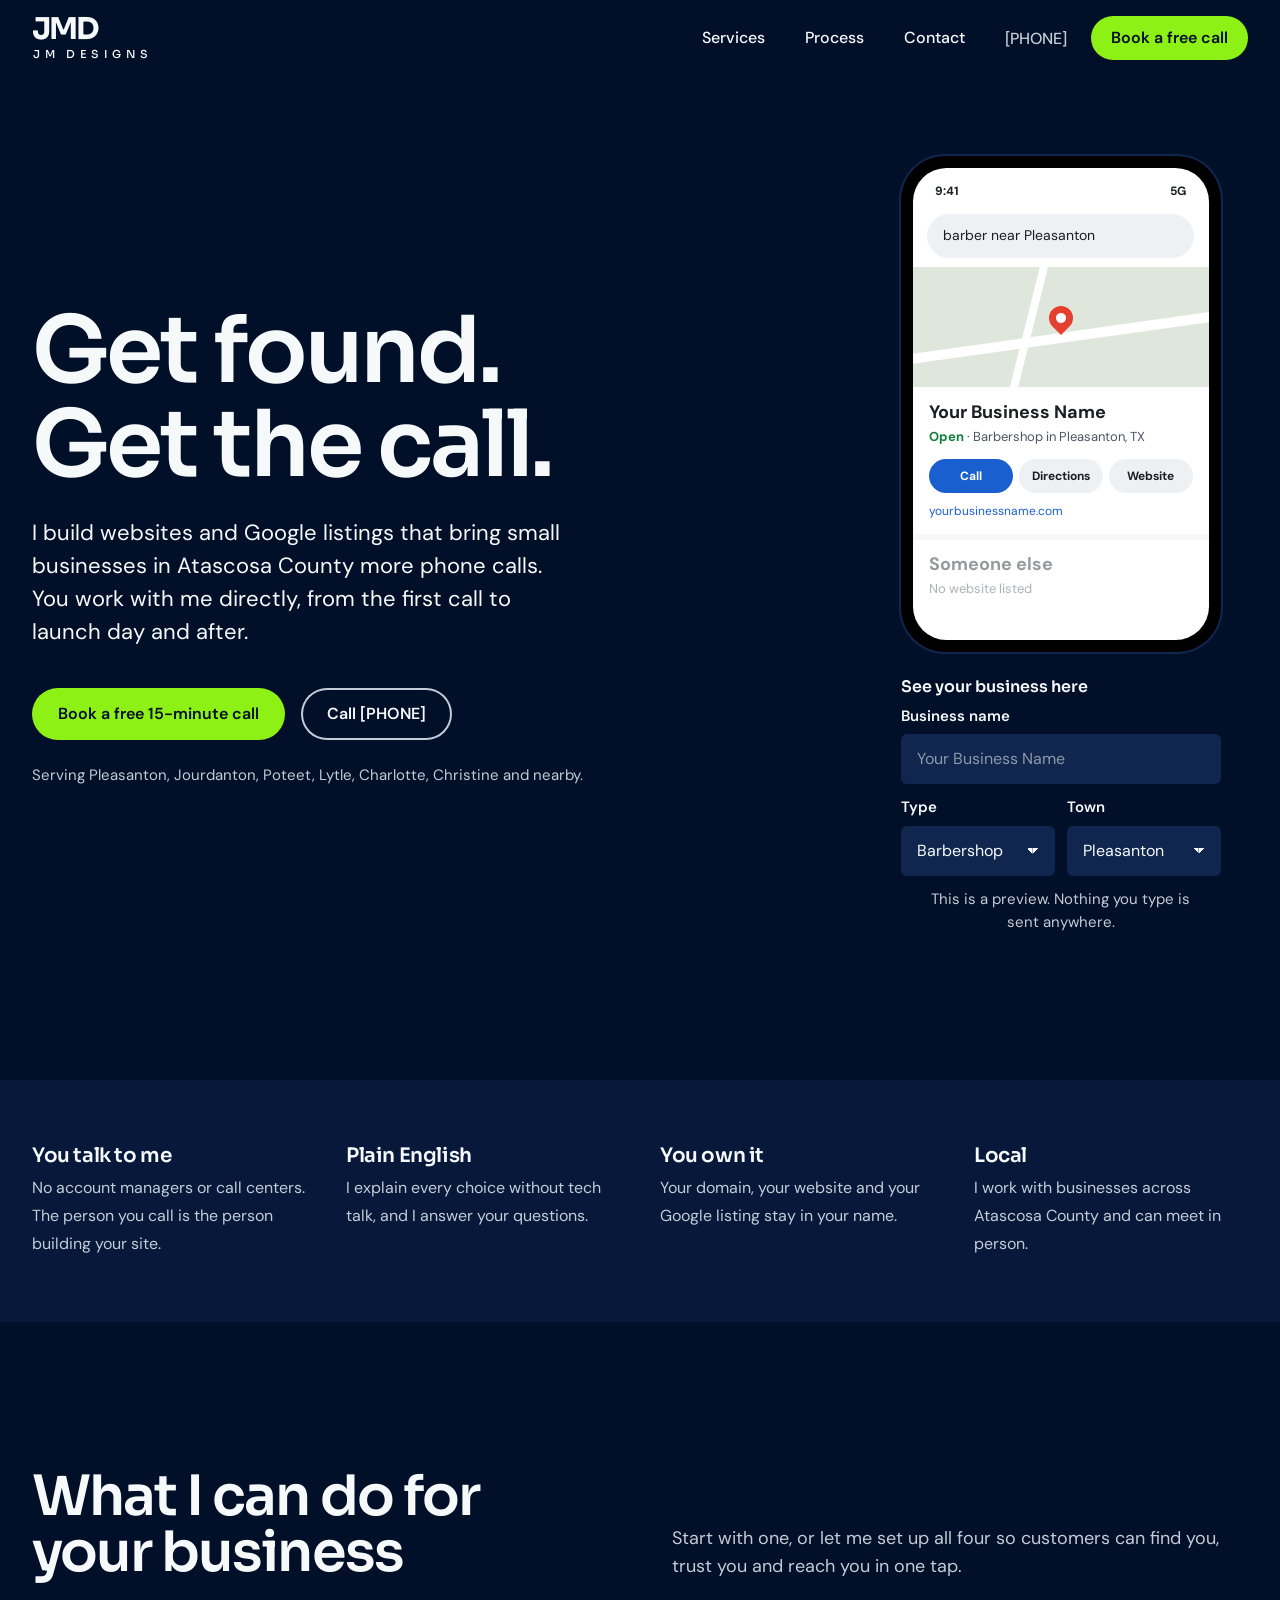
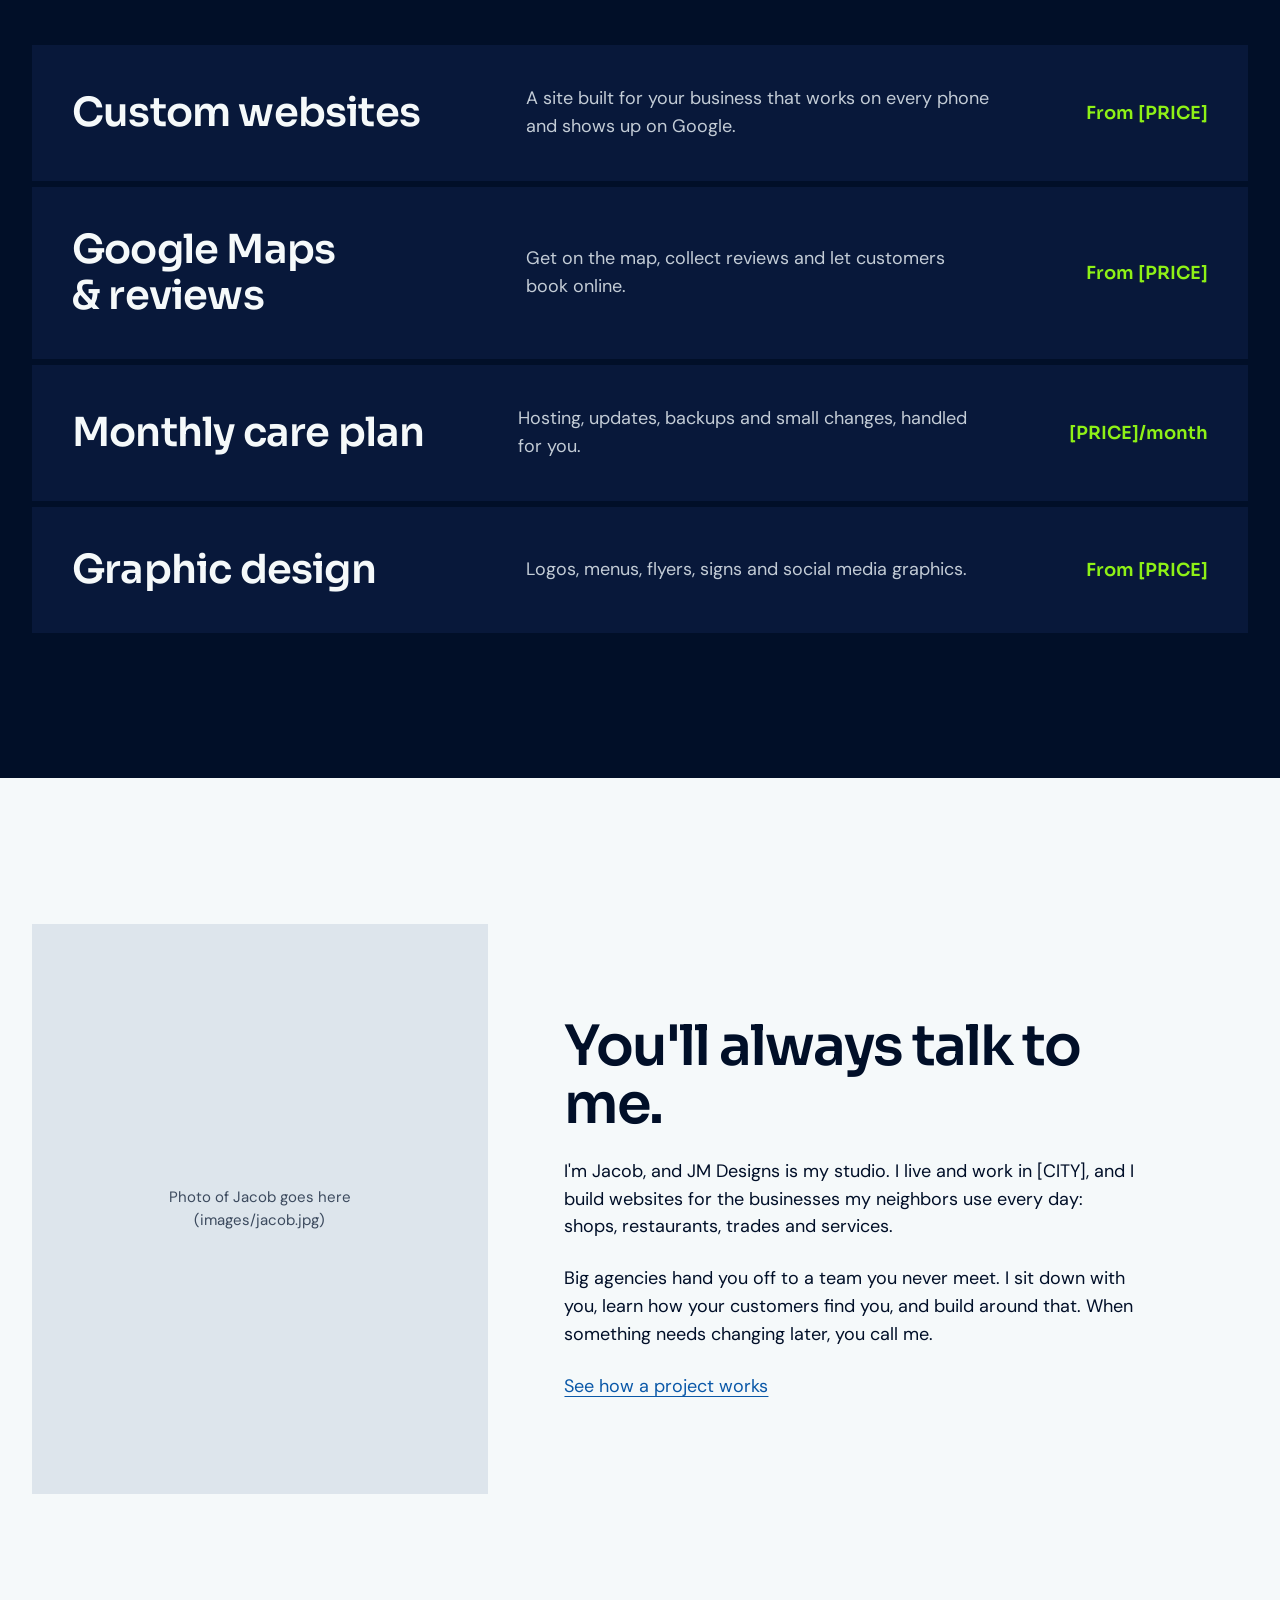
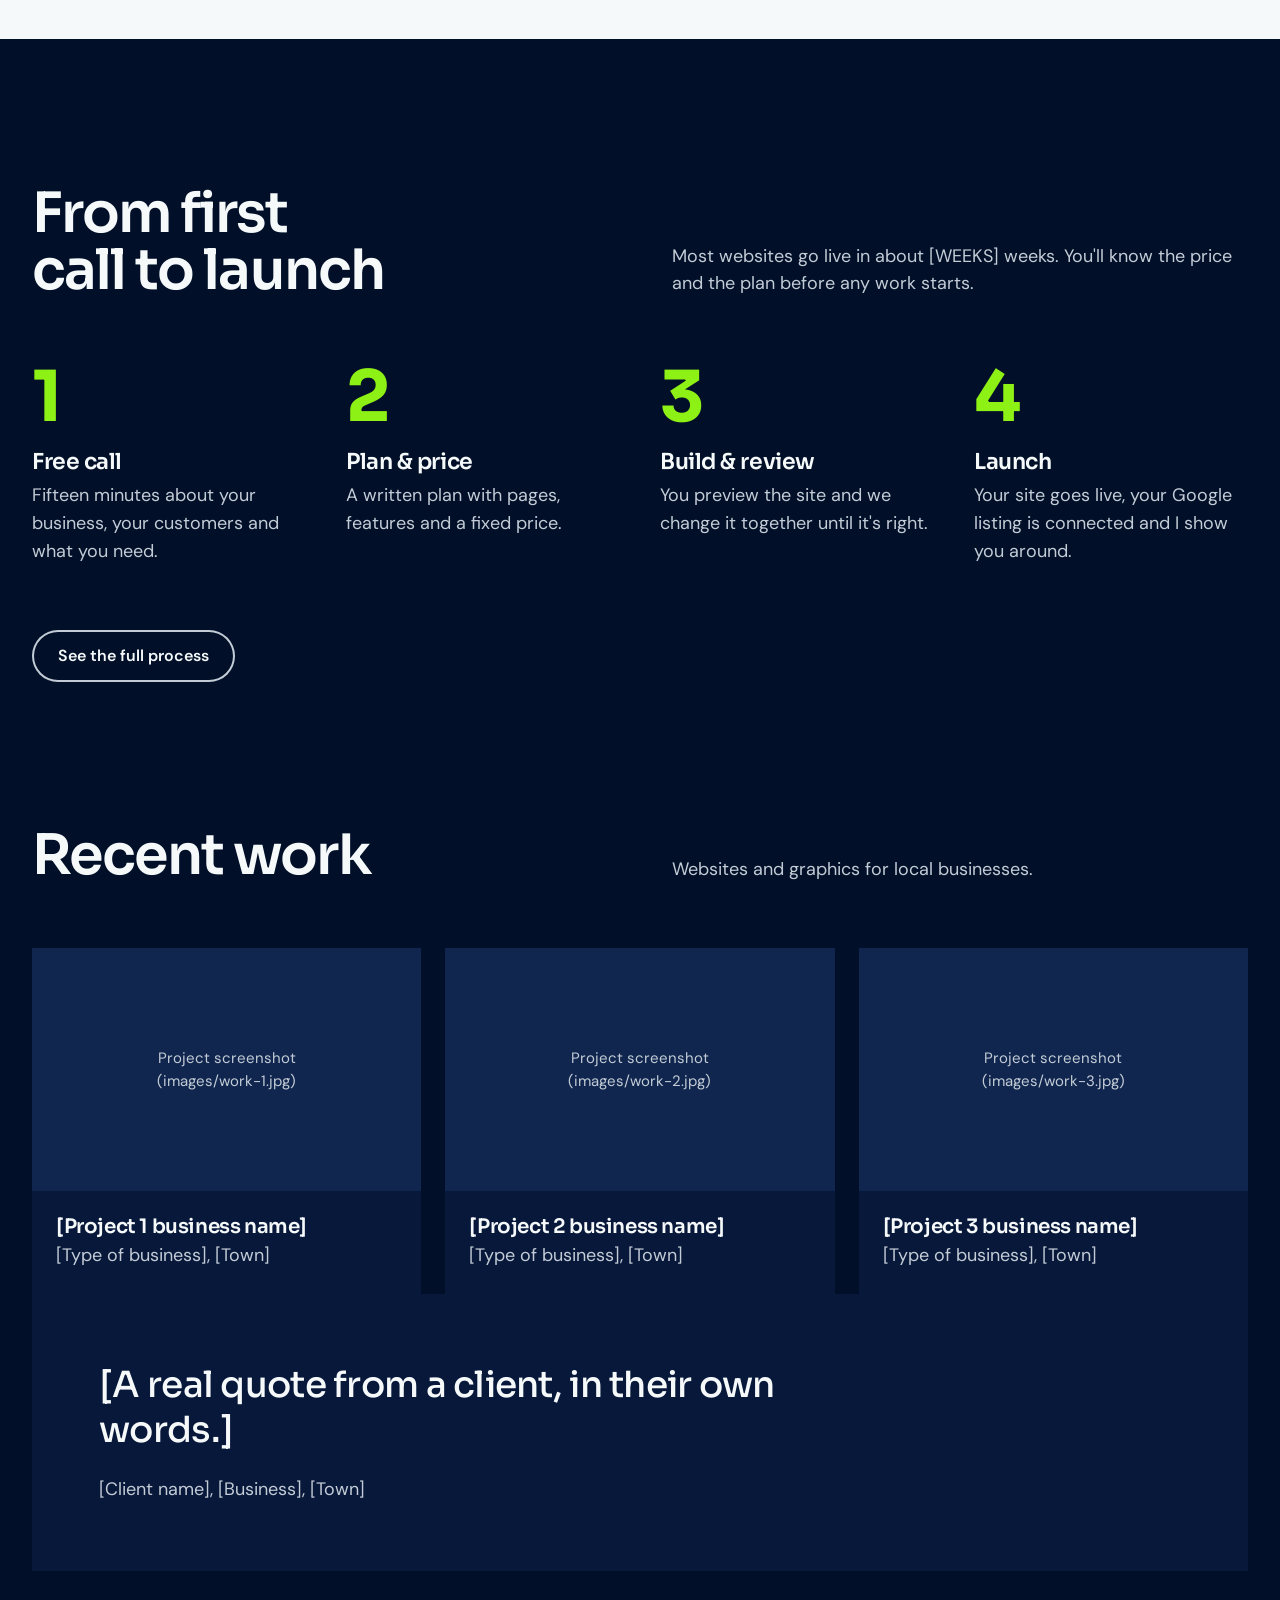
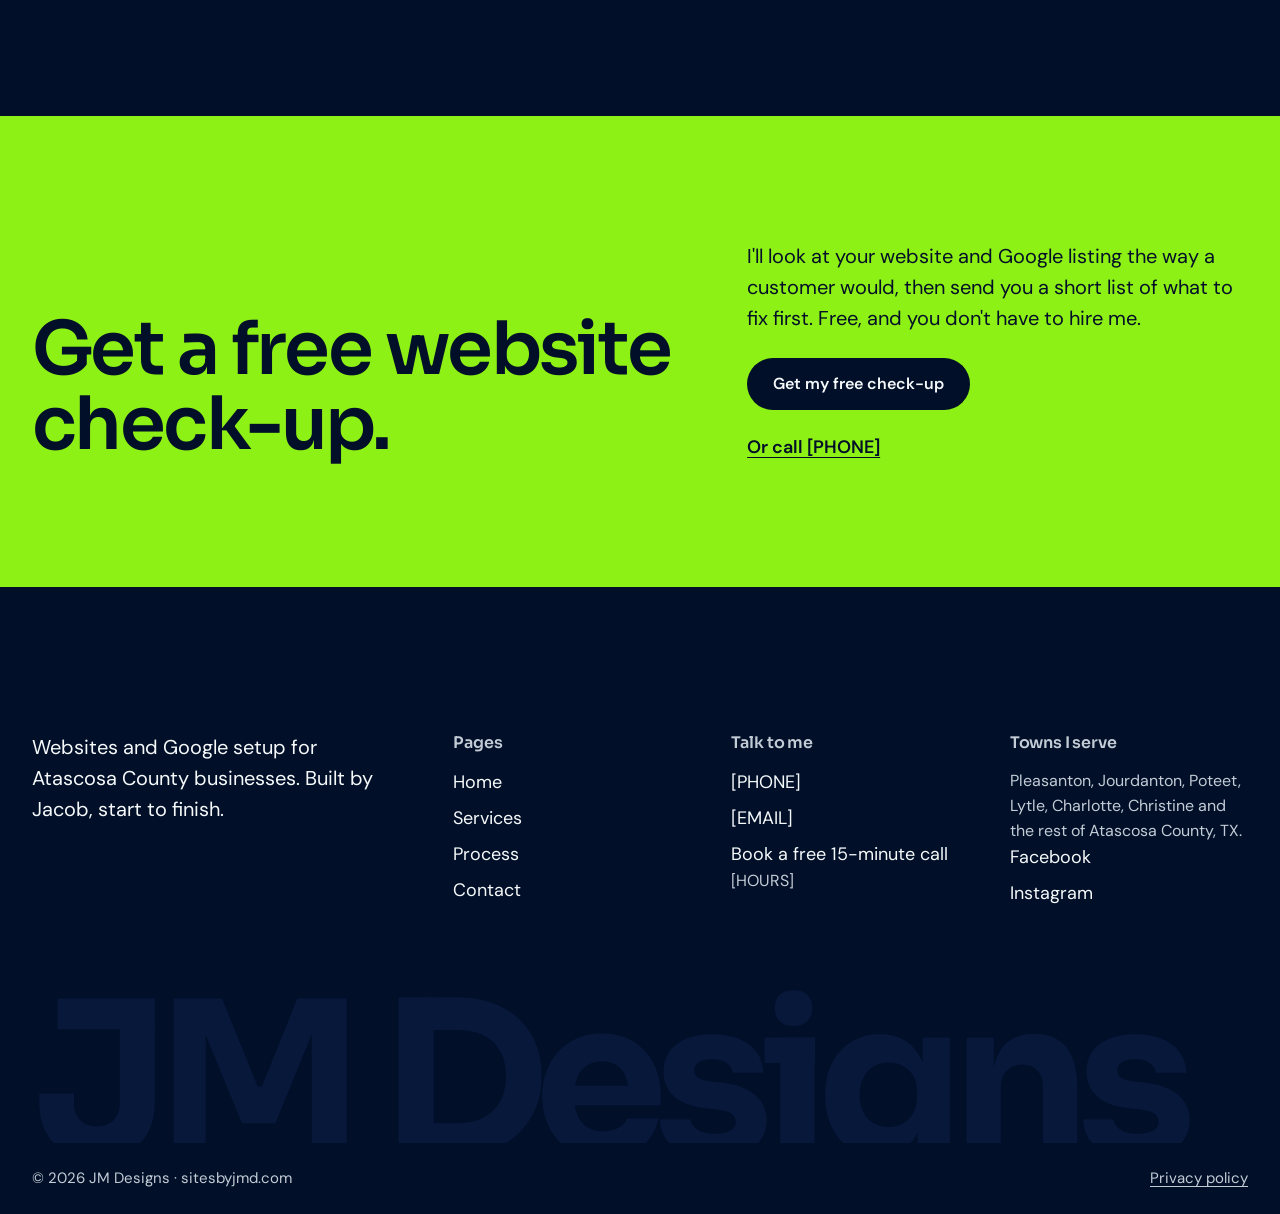
==== index.html @ 2d3099fa "Rebuild sitesbyjmd.com as a static HTML site New Home, Services, Process, Contact, Privacy and 404 p" ====
<!doctype html>
<html lang="en">
<head>
  <meta charset="utf-8">
  <meta name="viewport" content="width=device-width, initial-scale=1">
  <title>Website Design in Atascosa County, TX | JM Designs</title>
  <meta name="description" content="Custom websites and Google listings for small businesses in Pleasanton, Jourdanton, Poteet and all of Atascosa County. Book a free 15-minute call.">
  <link rel="canonical" href="https://sitesbyjmd.com/">
  <meta property="og:type" content="website">
  <meta property="og:site_name" content="JM Designs">
  <meta property="og:title" content="Website Design in Atascosa County, TX | JM Designs">
  <meta property="og:description" content="Custom websites and Google listings for small businesses in Pleasanton, Jourdanton, Poteet and all of Atascosa County. Book a free 15-minute call.">
  <meta property="og:url" content="https://sitesbyjmd.com/">
  <meta property="og:image" content="https://sitesbyjmd.com/images/og-image.png">
  <meta property="og:image:width" content="1200">
  <meta property="og:image:height" content="630">
  <meta property="og:image:alt" content="JM Designs: websites for Atascosa County businesses">
  <meta name="twitter:card" content="summary_large_image">
  <meta name="theme-color" content="#010f28">
  <link rel="icon" href="favicon.ico" sizes="32x32">
  <link rel="icon" href="favicon.svg" type="image/svg+xml">
  <link rel="apple-touch-icon" href="apple-touch-icon.png">
  <link rel="preconnect" href="https://fonts.googleapis.com">
  <link rel="preconnect" href="https://fonts.gstatic.com" crossorigin>
  <link rel="stylesheet" href="https://fonts.googleapis.com/css2?family=DM+Sans:opsz,wght@9..40,400;9..40,500;9..40,600;9..40,700&amp;family=Sora:wght@500;600;700&amp;display=swap">
  <link rel="stylesheet" href="css/styles.css">
  <script type="application/ld+json">
{
  "@context": "https://schema.org",
  "@type": "ProfessionalService",
  "name": "JM Designs",
  "url": "https://sitesbyjmd.com/",
  "image": "https://sitesbyjmd.com/images/og-image.png",
  "description": "Custom websites, graphic design and Google Business Profile setup for small businesses in Atascosa County, Texas.",
  "telephone": "+1PHONE_DIGITS",
  "email": "EMAIL_ADDRESS",
  "founder": {
    "@type": "Person",
    "name": "Jacob"
  },
  "address": {
    "@type": "PostalAddress",
    "addressLocality": "[CITY]",
    "addressRegion": "TX",
    "addressCountry": "US"
  },
  "areaServed": [
    {
      "@type": "City",
      "name": "Pleasanton, TX"
    },
    {
      "@type": "City",
      "name": "Jourdanton, TX"
    },
    {
      "@type": "City",
      "name": "Poteet, TX"
    },
    {
      "@type": "City",
      "name": "Lytle, TX"
    },
    {
      "@type": "City",
      "name": "Charlotte, TX"
    },
    {
      "@type": "City",
      "name": "Christine, TX"
    },
    {
      "@type": "AdministrativeArea",
      "name": "Atascosa County, TX"
    }
  ]
}
  </script>
</head>
<body>
  <a class="skip-link" href="#main">Skip to content</a>
  <header class="site-header">
    <div class="wrap">
      <a class="brand" href="index.html" aria-label="JM Designs, home">
        <span class="brand-mark" aria-hidden="true">JMD</span>
        <span class="brand-name" aria-hidden="true">JM DESIGNS</span>
      </a>
      <button class="nav-toggle" type="button" aria-expanded="false" aria-controls="site-nav">
        <span class="nav-toggle-bars" aria-hidden="true"></span> Menu
      </button>
      <nav id="site-nav" class="site-nav" aria-label="Main">
        <ul>
          <li><a href="services.html">Services</a></li>
          <li><a href="process.html">Process</a></li>
          <li><a href="contact.html">Contact</a></li>
        </ul>
        <div class="nav-cta">
          <a class="nav-phone" href="tel:+1PHONE_DIGITS">[PHONE]</a>
          <a class="btn btn-primary" href="contact.html#book">Book a free call</a>
        </div>
      </nav>
    </div>
  </header>

  <main id="main">
    <section class="hero" aria-labelledby="hero-title">
      <div class="wrap hero-grid">
        <div data-reveal>
          <h1 id="hero-title">Get found. Get the call.</h1>
          <p class="lede">I build websites and Google listings that bring small businesses in Atascosa County more phone calls. You work with me directly, from the first call to launch day and after.</p>
          <div class="btn-row">
            <a class="btn btn-primary" href="contact.html#book">Book a free 15-minute call</a>
            <a class="btn btn-ghost" href="tel:+1PHONE_DIGITS">Call [PHONE]</a>
          </div>
          <p class="hero-towns">Serving Pleasanton, Jourdanton, Poteet, Lytle, Charlotte, Christine and nearby.</p>
        </div>

        <div class="preview">
          <div class="phone" role="img" aria-label="A phone showing a local search result for your business, with Call, Directions and Website buttons">
            <div class="phone-screen" aria-hidden="true">
              <div class="phone-bar"><span>9:41</span><span>5G</span></div>
              <div class="phone-search" id="pv-out-search">barber near Pleasanton</div>
              <div class="phone-map"><span class="phone-pin"></span></div>
              <div class="listing" id="pv-listing">
                <p class="listing-name" id="pv-out-name">Your Business Name</p>
                <p class="listing-meta" id="pv-out-meta"><span class="open">Open</span> &middot; Barbershop in Pleasanton, TX</p>
                <div class="listing-actions"><span class="call">Call</span><span>Directions</span><span>Website</span></div>
                <p class="listing-site" id="pv-out-site">yourbusinessname.com</p>
              </div>
              <div class="listing">
                <p class="listing-name">Someone else</p>
                <p class="listing-meta">No website listed</p>
              </div>
            </div>
          </div>
          <form class="preview-form" id="preview-form" aria-describedby="pv-note">
            <fieldset>
              <legend>See your business here</legend>
              <div class="field">
                <label for="pv-name">Business name</label>
                <input class="input" id="pv-name" name="name" type="text" placeholder="Your Business Name" autocomplete="organization" maxlength="40">
              </div>
              <div class="row">
                <div class="field">
                  <label for="pv-trade">Type</label>
                  <select class="select" id="pv-trade" name="trade">
                  <option value="barber">Barbershop</option>
                  <option value="mechanic">Auto repair</option>
                  <option value="restaurant">Restaurant</option>
                  <option value="plumber">Plumbing</option>
                  <option value="hair salon">Hair salon</option>
                  <option value="feed store">Feed store</option>
                  <option value="landscaper">Landscaping</option>
                  </select>
                </div>
                <div class="field">
                  <label for="pv-town">Town</label>
                  <select class="select" id="pv-town" name="town">
                  <option selected>Pleasanton</option>
                  <option>Jourdanton</option>
                  <option>Poteet</option>
                  <option>Lytle</option>
                  <option>Charlotte</option>
                  <option>Christine</option>
                  </select>
                </div>
              </div>
            </fieldset>
            <p class="preview-note" id="pv-note">This is a preview. Nothing you type is sent anywhere.</p>
          </form>
        </div>
      </div>
    </section>

    <section class="promises" aria-labelledby="promises-title">
      <h2 id="promises-title" class="visually-hidden">What working with me is like</h2>
      <div class="wrap">
        <ul data-reveal>
          <li><strong>You talk to me</strong><span>No account managers or call centers. The person you call is the person building your site.</span></li>
          <li><strong>Plain English</strong><span>I explain every choice without tech talk, and I answer your questions.</span></li>
          <li><strong>You own it</strong><span>Your domain, your website and your Google listing stay in your name.</span></li>
          <li><strong>Local</strong><span>I work with businesses across Atascosa County and can meet in person.</span></li>
        </ul>
      </div>
    </section>

    <section class="section" aria-labelledby="services-title">
      <div class="wrap">
        <div class="section-head split" data-reveal>
          <h2 id="services-title">What I can do for your business</h2>
          <p>Start with one, or let me set up all four so customers can find you, trust you and reach you in one tap.</p>
        </div>
        <ul class="service-index" data-reveal>
          <li><a href="services.html#websites"><h3>Custom websites</h3><p>A site built for your business that works on every phone and shows up on Google.</p><span class="price">From [PRICE]</span></a></li>
          <li><a href="services.html#google"><h3>Google Maps &amp; reviews</h3><p>Get on the map, collect reviews and let customers book online.</p><span class="price">From [PRICE]</span></a></li>
          <li><a href="services.html#care"><h3>Monthly care plan</h3><p>Hosting, updates, backups and small changes, handled for you.</p><span class="price">[PRICE]/month</span></a></li>
          <li><a href="services.html#graphics"><h3>Graphic design</h3><p>Logos, menus, flyers, signs and social media graphics.</p><span class="price">From [PRICE]</span></a></li>
        </ul>
      </div>
    </section>

    <section class="section field-paper" aria-labelledby="jacob-title">
      <div class="wrap jacob">
        <div class="photo-slot">
          <!-- PLACEHOLDER: replace with <img src="images/jacob.jpg" alt="Jacob, owner of JM Designs" width="800" height="1000" loading="lazy"> -->
          <p>Photo of Jacob goes here<br>(images/jacob.jpg)</p>
        </div>
        <div class="stack" data-reveal>
          <h2 id="jacob-title" class="visually-hidden">Meet Jacob</h2>
          <blockquote>You'll always talk to me.</blockquote>
          <p>I'm Jacob, and JM Designs is my studio. I live and work in [CITY], and I build websites for the businesses my neighbors use every day: shops, restaurants, trades and services.</p>
          <p>Big agencies hand you off to a team you never meet. I sit down with you, learn how your customers find you, and build around that. When something needs changing later, you call me.</p>
          <p><a href="process.html">See how a project works</a></p>
        </div>
      </div>
    </section>

    <section class="section" aria-labelledby="how-title">
      <div class="wrap">
        <div class="section-head split" data-reveal>
          <h2 id="how-title">From first call to launch</h2>
          <p>Most websites go live in about [WEEKS] weeks. You'll know the price and the plan before any work starts.</p>
        </div>
        <ol class="steps four" data-reveal>
          <li><h3>Free call</h3><p>Fifteen minutes about your business, your customers and what you need.</p></li>
          <li><h3>Plan &amp; price</h3><p>A written plan with pages, features and a fixed price.</p></li>
          <li><h3>Build &amp; review</h3><p>You preview the site and we change it together until it's right.</p></li>
          <li><h3>Launch</h3><p>Your site goes live, your Google listing is connected and I show you around.</p></li>
        </ol>
        <p class="section-foot"><a class="btn btn-ghost" href="process.html">See the full process</a></p>
      </div>
    </section>

    <section class="section" aria-labelledby="work-title">
      <div class="wrap">
        <div class="section-head split" data-reveal>
          <h2 id="work-title">Recent work</h2>
          <p>Websites and graphics for local businesses.</p>
        </div>
        <!-- PLACEHOLDER: add real projects. Remove this section before launch if you have none yet. -->
        <div class="work-grid" data-reveal>
          <article class="work-slot"><div class="shot">Project screenshot<br>(images/work-1.jpg)</div><div class="meta"><h3>[Project 1 business name]</h3><p class="muted">[Type of business], [Town]</p></div></article>
          <article class="work-slot"><div class="shot">Project screenshot<br>(images/work-2.jpg)</div><div class="meta"><h3>[Project 2 business name]</h3><p class="muted">[Type of business], [Town]</p></div></article>
          <article class="work-slot"><div class="shot">Project screenshot<br>(images/work-3.jpg)</div><div class="meta"><h3>[Project 3 business name]</h3><p class="muted">[Type of business], [Town]</p></div></article>
        </div>
        <!-- PLACEHOLDER: real testimonial only -->
        <figure class="quote-slot section-foot" data-reveal>
          <blockquote>[A real quote from a client, in their own words.]</blockquote>
          <figcaption><cite>[Client name], [Business], [Town]</cite></figcaption>
        </figure>
      </div>
    </section>

    <section class="cta-band" aria-labelledby="cta-title">
      <div class="wrap" data-reveal>
        <h2 id="cta-title">Get a free website check-up.</h2>
        <div class="cta-side">
          <p>I'll look at your website and Google listing the way a customer would, then send you a short list of what to fix first. Free, and you don't have to hire me.</p>
          <a class="btn btn-navy" href="contact.html#book">Get my free check-up</a>
          <a href="tel:+1PHONE_DIGITS">Or call [PHONE]</a>
        </div>
      </div>
    </section>
  </main>

  <footer class="site-footer">
    <div class="wrap">
      <div class="footer-grid">
        <div class="footer-lead">
          <p>Websites and Google setup for Atascosa County businesses. Built by Jacob, start to finish.</p>
        </div>
        <div>
          <h2>Pages</h2>
          <ul>
            <li><a href="index.html">Home</a></li>
            <li><a href="services.html">Services</a></li>
            <li><a href="process.html">Process</a></li>
            <li><a href="contact.html">Contact</a></li>
          </ul>
        </div>
        <div>
          <h2>Talk to me</h2>
          <ul>
            <li><a href="tel:+1PHONE_DIGITS">[PHONE]</a></li>
            <li><a href="mailto:EMAIL_ADDRESS">[EMAIL]</a></li>
            <li><a href="contact.html#book">Book a free 15-minute call</a></li>
          </ul>
          <p>[HOURS]</p>
        </div>
        <div>
          <h2>Towns I serve</h2>
          <p>Pleasanton, Jourdanton, Poteet, Lytle, Charlotte, Christine and the rest of Atascosa County, TX.</p>
          <ul>
            <li><a href="FACEBOOK_URL">Facebook</a></li>
            <li><a href="INSTAGRAM_URL">Instagram</a></li>
          </ul>
        </div>
      </div>
      <p class="footer-word" aria-hidden="true">JM Designs</p>
    </div>
    <div class="footer-base-band">
      <div class="wrap footer-base">
        <span>&copy; 2026 JM Designs &middot; sitesbyjmd.com</span>
        <a href="privacy.html">Privacy policy</a>
      </div>
    </div>
  </footer>
  <script src="js/main.js" defer></script>
</body>
</html>
---- css/styles.css ----
/* =========================================================
   JM Designs — sitesbyjmd.com
   Mobile-first. Tokens on :root; no inline styles.
   Vocabulary: type scale (display / title / body / small),
   vertical rhythm (--space-*), measure (--measure),
   tonal steps (--navy → --navy-2 → --navy-3).
   ========================================================= */

:root {
  /* Brand colour (taken from the existing JM Designs site) */
  --navy: #010f28;        /* ground */
  --navy-2: #08183a;      /* tone step 1: bands, surfaces */
  --navy-3: #10264f;      /* tone step 2: inputs, hover */
  --ink: #f5f9fa;         /* text on navy */
  --ink-soft: #c3ccd6;    /* secondary text on navy (AA on all navy steps) */
  --lime: #8ef116;        /* action colour */
  --lime-press: #7ad60f;
  --cyan: #07bef6;        /* links, focus */
  --paper: #f5f9fa;       /* light field */
  --paper-ink: #010f28;
  --paper-soft: #3c4a5e;

  /* Type */
  --font-display: "Sora", "Segoe UI", system-ui, sans-serif;
  --font-body: "DM Sans", "Segoe UI", system-ui, sans-serif;
  --step-display: clamp(2.75rem, 1.6rem + 5.2vw, 6rem);
  --step-title: clamp(2rem, 1.4rem + 2.6vw, 3.5rem);
  --step-sub: clamp(1.375rem, 1.15rem + 0.9vw, 1.875rem);
  --step-body: 1.125rem;
  --step-small: 0.9375rem;
  --measure: 62ch;

  /* Space */
  --gutter: clamp(1.25rem, 0.8rem + 2vw, 2rem);
  --max: 82rem;
  --section: clamp(5rem, 3.5rem + 7vw, 10rem);
  --space-1: 0.5rem;
  --space-2: 1rem;
  --space-3: 1.5rem;
  --space-4: 2.5rem;
  --space-5: 4rem;

  /* Motion */
  --ease-out: cubic-bezier(0.23, 1, 0.32, 1);
  --ease-in-out: cubic-bezier(0.77, 0, 0.175, 1);
  --press: 140ms;

  color-scheme: dark;
}

/* ---------- Base ---------- */
*, *::before, *::after { box-sizing: border-box; }
html { -webkit-text-size-adjust: 100%; scroll-padding-top: 6rem; }
body {
  margin: 0;
  background: var(--navy);
  color: var(--ink);
  font-family: var(--font-body);
  font-size: var(--step-body);
  line-height: 1.55;
  -webkit-font-smoothing: antialiased;
  text-rendering: optimizeLegibility;
}
img { display: block; max-width: 100%; height: auto; }
h1, h2, h3 {
  font-family: var(--font-display);
  font-weight: 600;
  line-height: 1.02;
  letter-spacing: -0.035em;
  margin: 0;
  text-wrap: balance;
}
h1 { font-size: var(--step-display); }
h2 { font-size: var(--step-title); }
h3 { font-size: var(--step-sub); letter-spacing: -0.02em; line-height: 1.15; }
p { margin: 0; max-width: var(--measure); text-wrap: pretty; }
ul, ol { margin: 0; padding: 0; }
a { color: var(--cyan); text-underline-offset: 0.2em; text-decoration-thickness: 1px; }
a:hover { text-decoration-thickness: 2px; }
::selection { background: var(--lime); color: var(--navy); }
html { scrollbar-color: var(--navy-3) var(--navy); accent-color: var(--lime); }
.input, .textarea { caret-color: var(--lime); }
.btn:disabled { opacity: 0.6; cursor: progress; transform: none; }
:focus-visible { outline: 3px solid var(--cyan); outline-offset: 3px; border-radius: 2px; }

.wrap { width: min(100% - 2 * var(--gutter), var(--max)); margin-inline: auto; }
.section { padding-block: var(--section); }
/* Page head flows straight into its first section */
.page-head + .section:not(.field-paper) { padding-top: 0; }
/* Two plain navy sections in a row share one gap, not two */
.section:not(.field-paper):not(.promises) + .section:not(.field-paper):not(.promises) { padding-top: 0; }
.lede { font-size: clamp(1.125rem, 1rem + 0.5vw, 1.375rem); line-height: 1.5; color: var(--ink); }
.muted { color: var(--ink-soft); }
.stack > * + * { margin-top: var(--space-3); }
.visually-hidden {
  position: absolute !important; width: 1px; height: 1px; overflow: hidden;
  clip: rect(0 0 0 0); clip-path: inset(50%); white-space: nowrap;
}
.skip-link {
  position: absolute; left: var(--gutter); top: -4rem; z-index: 100;
  background: var(--lime); color: var(--navy); padding: 0.75rem 1rem;
  font-weight: 700; text-decoration: none;
}
.skip-link:focus { top: 1rem; }

/* ---------- Buttons ---------- */
.btn {
  display: inline-flex; align-items: center; justify-content: center; gap: 0.5rem;
  min-height: 3.25rem; padding: 0.875rem 1.625rem;
  border: 0; border-radius: 999px;
  font: 600 1rem/1 var(--font-body);
  text-decoration: none; cursor: pointer;
  transition: transform var(--press) var(--ease-out), background-color 160ms ease;
}
.btn:active { transform: scale(0.97); }
.btn-primary { background: var(--lime); color: var(--navy); }
.btn-primary:hover { background: var(--lime-press); }
.btn-ghost { background: transparent; color: var(--ink); box-shadow: inset 0 0 0 2px var(--ink-soft); }
.btn-ghost:hover { box-shadow: inset 0 0 0 2px var(--ink); }
.btn-navy { background: var(--navy); color: var(--ink); }
.btn-navy:hover { background: var(--navy-3); }
.btn-row { display: flex; flex-wrap: wrap; gap: var(--space-2); }

/* ---------- Header ---------- */
.site-header { position: sticky; top: 0; z-index: 50; background: var(--navy); }
.site-header .wrap { display: flex; align-items: center; justify-content: space-between; gap: var(--space-3); min-height: 4.75rem; }
.brand { display: inline-flex; flex-direction: column; color: var(--ink); text-decoration: none; line-height: 1; }
.brand-mark { font: 700 1.875rem/0.9 var(--font-display); letter-spacing: -0.06em; }
.brand-name { font: 500 0.6875rem/1 var(--font-display); letter-spacing: 0.42em; margin-top: 0.35rem; padding-left: 0.1em; }
.nav-toggle {
  display: inline-flex; align-items: center; gap: 0.5rem;
  background: transparent; color: var(--ink); border: 0; padding: 0.75rem 0.25rem;
  font: 600 1rem var(--font-body); cursor: pointer;
}
.nav-toggle-bars { width: 1.25rem; height: 0.75rem; position: relative; }
.nav-toggle-bars::before, .nav-toggle-bars::after {
  content: ""; position: absolute; left: 0; right: 0; height: 2px; background: currentColor;
  transition: transform 200ms var(--ease-out);
}
.nav-toggle-bars::before { top: 0; }
.nav-toggle-bars::after { bottom: 0; }
.nav-toggle[aria-expanded="true"] .nav-toggle-bars::before { transform: translateY(5px) rotate(45deg); }
.nav-toggle[aria-expanded="true"] .nav-toggle-bars::after { transform: translateY(-5px) rotate(-45deg); }
.site-nav { display: none; }
.site-nav.is-open {
  display: block; position: absolute; left: 0; right: 0; top: 100%;
  background: var(--navy-2); padding: var(--space-3) var(--gutter) var(--space-4);
}
.site-nav ul { list-style: none; display: grid; gap: var(--space-1); }
.site-nav a:not(.btn) {
  display: block; color: var(--ink); text-decoration: none;
  font: 600 1.5rem/1.2 var(--font-display); letter-spacing: -0.02em; padding: 0.5rem 0;
}
.site-nav a[aria-current="page"] { color: var(--lime); }
.nav-cta { margin-top: var(--space-2); display: grid; gap: var(--space-2); }
.nav-phone { color: var(--ink-soft) !important; font: 500 1.125rem var(--font-body) !important; }

@media (min-width: 60em) {
  .nav-toggle { display: none; }
  .site-nav, .site-nav.is-open { display: flex; position: static; background: none; padding: 0; align-items: center; gap: var(--space-4); }
  .site-nav ul { display: flex; gap: var(--space-4); }
  .site-nav a:not(.btn) { font: 500 1rem/1 var(--font-body); letter-spacing: 0; padding: 0.5rem 0; position: relative; }
  .site-nav a[aria-current="page"] { color: var(--ink); }
  .site-nav ul a::after {
    content: ""; position: absolute; left: 0; right: 0; bottom: -2px; height: 2px; background: var(--lime);
    transform: scaleX(0); transform-origin: left; transition: transform 220ms var(--ease-out);
  }
  .site-nav ul a:hover::after, .site-nav ul a[aria-current="page"]::after { transform: scaleX(1); }
  .nav-cta { margin: 0; display: flex; align-items: center; gap: var(--space-3); }
  .nav-phone { font-size: 1rem !important; }
  .site-nav .btn { min-height: 2.75rem; padding: 0.75rem 1.25rem; }
}

/* ---------- Hero (home) ---------- */
.hero { padding-block: clamp(2.5rem, 1rem + 5vw, 5.5rem) var(--section); }
.hero-grid { display: grid; gap: var(--space-5); align-items: center; }
.hero h1 { max-width: 12ch; }
.hero .lede { margin-top: var(--space-3); max-width: 34rem; }
.hero .btn-row { margin-top: var(--space-4); }
.hero-towns { margin-top: var(--space-3); font-size: var(--step-small); color: var(--ink-soft); }
@media (min-width: 60em) {
  .hero-grid { grid-template-columns: 1.35fr 0.65fr; gap: var(--space-5); }
}

/* Live preview: phone + controls */
.preview { display: grid; gap: var(--space-3); justify-items: center; }
.phone {
  width: min(100%, 20rem);
  background: #000; border-radius: 2.75rem; padding: 0.75rem;
  box-shadow: 0 0 0 2px var(--navy-3);
}
.phone-screen {
  border-radius: 2.1rem; overflow: hidden; padding-bottom: 1.75rem;
  background: #fff; color: #1b1f24; font-family: var(--font-body);
  display: flex; flex-direction: column;
}
.phone-bar { display: flex; justify-content: space-between; padding: 0.9rem 1.4rem 0.4rem; font-size: 0.75rem; font-weight: 700; }
.phone-search {
  margin: 0.4rem 0.9rem 0.6rem; padding: 0.7rem 1rem; border-radius: 999px;
  background: #eef1f4; font-size: 0.875rem; color: #1b1f24;
  overflow: hidden; white-space: nowrap; text-overflow: ellipsis;
}
.phone-map { height: 7.5rem; background: #dfe7dc; position: relative; overflow: hidden; }
.phone-map::before, .phone-map::after { content: ""; position: absolute; background: #fff; }
.phone-map::before { left: -10%; right: -10%; top: 55%; height: 10px; transform: rotate(-8deg); }
.phone-map::after { top: -10%; bottom: -10%; left: 38%; width: 8px; transform: rotate(14deg); }
.phone-pin {
  position: absolute; left: 50%; top: 42%; z-index: 1; width: 1.5rem; height: 1.5rem;
  background: #e5402f; border-radius: 50% 50% 50% 0; transform: translate(-50%, -50%) rotate(-45deg);
}
.phone-pin::after { content: ""; position: absolute; inset: 0.45rem; background: #fff; border-radius: 50%; }
.listing { padding: 0.9rem 1rem 0.8rem; }
.listing + .listing { opacity: 0.45; border-top: 6px solid #eef1f4; }
.listing-name { font: 700 1.125rem/1.2 var(--font-body); color: #1b1f24; overflow-wrap: anywhere; }
.listing-meta { font-size: 0.8125rem; color: #4b5563; margin-top: 0.2rem; max-width: none; }
.listing-meta .open { color: #12813c; font-weight: 700; }
.listing-actions { display: flex; gap: 0.4rem; margin-top: 0.75rem; }
.listing-actions span {
  flex: 1; text-align: center; padding: 0.5rem 0; border-radius: 999px;
  font-size: 0.75rem; font-weight: 700; background: #eef1f4; color: #1b1f24;
}
.listing-actions .call { background: #1a5fd0; color: #fff; }
.listing-site { font-size: 0.75rem; color: #1a5fd0; margin-top: 0.55rem; max-width: none; overflow-wrap: anywhere; }
.preview-form {
  width: min(100%, 20rem); display: grid; gap: 0.75rem;
}
.preview-form legend { font: 600 1rem var(--font-display); margin-bottom: 0.5rem; padding: 0; }
.preview-form fieldset { border: 0; padding: 0; margin: 0; display: grid; gap: 0.75rem; }
.preview-form .row { display: grid; grid-template-columns: 1fr 1fr; gap: 0.75rem; }
.preview-note { font-size: var(--step-small); color: var(--ink-soft); text-align: center; }

/* ---------- Form fields (shared) ---------- */
.field { display: grid; gap: 0.375rem; }
.field label { font-size: var(--step-small); font-weight: 600; color: var(--ink); }
.field .hint { font-weight: 400; color: var(--ink-soft); }
.input, .select, .textarea {
  width: 100%; min-height: 3rem; padding: 0.75rem 0.875rem;
  background: var(--navy-3); color: var(--ink);
  border: 2px solid transparent; border-radius: 0.375rem;
  font: 400 1rem/1.4 var(--font-body);
  transition: border-color 160ms ease, background-color 160ms ease;
}
.textarea { min-height: 9rem; resize: vertical; }
.input::placeholder, .textarea::placeholder { color: #8d99a8; }
.input:hover, .select:hover, .textarea:hover { border-color: #2a4372; }
.input:focus, .select:focus, .textarea:focus { outline: none; border-color: var(--cyan); }
.select {
  appearance: none; padding-right: 2.5rem; cursor: pointer;
  background-image: linear-gradient(45deg, transparent 50%, var(--ink) 50%), linear-gradient(135deg, var(--ink) 50%, transparent 50%);
  background-position: calc(100% - 1.25rem) 50%, calc(100% - 0.9rem) 50%;
  background-size: 0.35rem 0.35rem; background-repeat: no-repeat;
}
.input[aria-invalid="true"], .textarea[aria-invalid="true"], .select[aria-invalid="true"] { border-color: #ff8a7a; }
.field-error { font-size: var(--step-small); color: #ffb4a8; }

/* ---------- Promise band ---------- */
.promises { background: var(--navy-2); padding-block: var(--space-5); }
.promises ul { list-style: none; display: grid; gap: var(--space-4); }
.promises li strong { display: block; font: 600 1.25rem/1.2 var(--font-display); letter-spacing: -0.02em; margin-bottom: 0.4rem; }
.promises li span { color: var(--ink-soft); font-size: 1rem; }
@media (min-width: 48em) { .promises ul { grid-template-columns: repeat(2, 1fr); } }
@media (min-width: 70em) { .promises ul { grid-template-columns: repeat(4, 1fr); } }

/* ---------- Section heads ---------- */
.section-head { display: grid; gap: var(--space-3); margin-bottom: var(--space-5); }
.section-head p { color: var(--ink-soft); }
@media (min-width: 60em) {
  .section-head.split { grid-template-columns: 1fr 1fr; align-items: end; gap: var(--space-5); }
}

/* ---------- Service index (home) ---------- */
.service-index { list-style: none; }
.service-index li { background: var(--navy-2); }
.service-index li + li { margin-top: 0.375rem; }
.service-index a {
  display: grid; gap: var(--space-1); padding: var(--space-4) var(--space-3);
  color: var(--ink); text-decoration: none;
  transition: background-color 200ms ease;
}
.service-index a:hover { background: var(--navy-3); }
.service-index h3 { font-size: clamp(1.625rem, 1.2rem + 1.8vw, 2.5rem); }
.service-index p { color: var(--ink-soft); }
.service-index .price { font: 600 1.125rem var(--font-display); color: var(--lime); }
@media (min-width: 60em) {
  .service-index a { grid-template-columns: 1.1fr 1.4fr auto; align-items: center; gap: var(--space-5); padding: var(--space-4); }
}

/* ---------- Light field (Meet Jacob, Check-up) ---------- */
.field-paper { background: var(--paper); color: var(--paper-ink); }
.field-paper .muted, .field-paper .section-head p { color: var(--paper-soft); }
.field-paper a:not(.btn) { color: #0a58a8; }
.field-paper :focus-visible { outline-color: #0a58a8; }
.jacob { display: grid; gap: var(--space-5); align-items: center; }
.photo-slot {
  aspect-ratio: 4 / 5; background: #dde5ec; color: var(--paper-soft);
  display: grid; place-items: center; text-align: center; padding: var(--space-4);
  font-size: var(--step-small);
}
.photo-slot img { width: 100%; height: 100%; object-fit: cover; }
.jacob blockquote { margin: 0; font: 600 var(--step-title)/1.05 var(--font-display); letter-spacing: -0.035em; }
.jacob .stack { max-width: 36rem; }
@media (min-width: 60em) { .jacob { grid-template-columns: 0.8fr 1.2fr; gap: clamp(3rem, 6vw, 7rem); } }

/* ---------- Steps (real sequence) ---------- */
.steps { list-style: none; counter-reset: step; display: grid; gap: var(--space-4); }
.steps li { counter-increment: step; display: grid; gap: var(--space-1); align-content: start; }
.steps li::before {
  content: counter(step); font: 700 clamp(3rem, 2rem + 3vw, 4.5rem)/1 var(--font-display);
  color: var(--lime); letter-spacing: -0.05em; margin-bottom: var(--space-1);
}
.steps h3 { font-size: 1.375rem; }
.steps p { color: var(--ink-soft); }
.steps .when { font-size: var(--step-small); color: var(--cyan); font-weight: 600; }
@media (min-width: 48em) { .steps.four { grid-template-columns: repeat(2, 1fr); } }
@media (min-width: 70em) { .steps.four { grid-template-columns: repeat(4, 1fr); } }
.section-foot { margin-top: var(--space-5); }

/* Process timeline */
.timeline { list-style: none; counter-reset: step; }
.timeline > li {
  counter-increment: step; display: grid; gap: var(--space-2);
  padding-block: var(--space-4); grid-template-columns: 2.75rem 1fr;
}
.timeline > li + li { box-shadow: 0 -6px 0 var(--navy-2); }
.timeline > li::before {
  content: counter(step); font: 700 3rem/0.9 var(--font-display); color: var(--lime); letter-spacing: -0.05em;
}
.timeline .body { display: grid; gap: var(--space-2); }
.timeline h2 { font-size: clamp(1.75rem, 1.3rem + 1.6vw, 2.75rem); }
.timeline .when { font: 600 1rem var(--font-body); color: var(--cyan); }
.timeline ul { padding-left: 1.2rem; color: var(--ink-soft); display: grid; gap: 0.25rem; }
@media (min-width: 60em) {
  .timeline > li { grid-template-columns: 9rem 1fr; padding-block: var(--space-5); }
  .timeline > li::before { font-size: 6rem; }
  .timeline .body { grid-template-columns: 1fr 1fr; column-gap: var(--space-5); align-items: start; }
  .timeline .body > :first-child { grid-column: 1 / -1; }
}

/* ---------- Work / proof slots ---------- */
.work-grid { display: grid; gap: var(--space-3); }
.work-slot { background: var(--navy-2); }
.work-slot .shot {
  aspect-ratio: 16 / 10; background: var(--navy-3); display: grid; place-items: center;
  color: var(--ink-soft); font-size: var(--step-small); text-align: center; padding: var(--space-3);
}
.work-slot .meta { padding: var(--space-3); display: grid; gap: 0.25rem; }
.work-slot h3 { font-size: 1.25rem; }
@media (min-width: 48em) { .work-grid { grid-template-columns: repeat(3, 1fr); } }

.quote-slot {
  margin: 0; background: var(--navy-2); padding: clamp(2rem, 1rem + 4vw, 4.5rem);
  display: grid; gap: var(--space-3);
}
.quote-slot blockquote { margin: 0; font: 500 clamp(1.5rem, 1.1rem + 1.6vw, 2.25rem)/1.25 var(--font-display); letter-spacing: -0.02em; max-width: 30ch; }
.quote-slot cite { font-style: normal; color: var(--ink-soft); }
.placeholder-note { font-size: var(--step-small); color: var(--cyan); }

/* ---------- Lime CTA band ---------- */
.cta-band { background: var(--lime); color: var(--navy); padding-block: clamp(4.5rem, 3rem + 6vw, 8.5rem); }
.cta-band .wrap { display: grid; gap: var(--space-4); }
.cta-band h2 { font-size: clamp(2.5rem, 1.4rem + 4vw, 5rem); max-width: 13ch; }
.cta-band p { font-size: 1.25rem; max-width: 38rem; }
.cta-band a:not(.btn) { color: var(--navy); font-weight: 600; }
.cta-band :focus-visible { outline-color: var(--navy); }
@media (min-width: 60em) {
  .cta-band .wrap { grid-template-columns: 1.3fr 1fr; align-items: end; gap: var(--space-5); }
  .cta-band .cta-side { display: grid; gap: var(--space-3); justify-items: start; }
}

/* ---------- Page header (inner pages) ---------- */
.page-head { padding-block: clamp(3rem, 2rem + 5vw, 6.5rem) clamp(3rem, 2rem + 4vw, 5.5rem); }
.page-head h1 { font-size: clamp(2.5rem, 1.6rem + 4vw, 5rem); max-width: 16ch; }
.page-head .lede { margin-top: var(--space-3); max-width: 40rem; }
.page-head .btn-row { margin-top: var(--space-4); }

/* ---------- Services detail ---------- */
.svc { padding-block: var(--space-5); display: grid; gap: var(--space-4); }
.svc + .svc { box-shadow: 0 -6px 0 var(--navy-2); }
.svc-head { display: grid; gap: var(--space-2); align-content: start; }
.svc-head .for { color: var(--ink-soft); }
.svc-price { font: 600 1.375rem var(--font-display); color: var(--lime); letter-spacing: -0.01em; }
.svc-price small { display: block; font: 400 var(--step-small) var(--font-body); color: var(--ink-soft); margin-top: 0.25rem; letter-spacing: 0; }
.svc-list { list-style: none; display: grid; gap: 0.75rem; }
.svc-list li { padding-left: 1.75rem; position: relative; }
.svc-list li::before {
  content: ""; position: absolute; left: 0; top: 0.5em; width: 0.9rem; height: 0.5rem;
  border-left: 3px solid var(--lime); border-bottom: 3px solid var(--lime); transform: rotate(-45deg);
}
.svc-body { display: grid; gap: var(--space-3); align-content: start; }
@media (min-width: 60em) {
  .svc { grid-template-columns: 1fr 1fr; gap: var(--space-5); padding-block: clamp(4rem, 3rem + 3vw, 6rem); }
}

.checkup { display: grid; gap: var(--space-5); }
.checkup-list { list-style: none; display: grid; gap: var(--space-3); }
.checkup-list li { background: #e6ecf1; padding: var(--space-3); }
.checkup-list strong { display: block; font: 600 1.25rem/1.2 var(--font-display); letter-spacing: -0.02em; margin-bottom: 0.25rem; }
.checkup-list span { color: var(--paper-soft); }
@media (min-width: 48em) { .checkup-list { grid-template-columns: 1fr 1fr; } }
@media (min-width: 70em) { .checkup { grid-template-columns: 0.9fr 1.1fr; align-items: start; } }

/* ---------- FAQ ---------- */
.faq { display: grid; gap: var(--space-5); }
.faq-list { display: grid; gap: 0.375rem; }
.faq-list details { background: var(--navy-2); }
.faq-list summary {
  list-style: none; cursor: pointer; padding: var(--space-3) 3.5rem var(--space-3) var(--space-3);
  font: 600 1.1875rem/1.3 var(--font-display); letter-spacing: -0.015em; position: relative;
  transition: background-color 160ms ease;
}
.faq-list summary::-webkit-details-marker { display: none; }
.faq-list summary:hover { background: var(--navy-3); }
.faq-list summary::after {
  content: ""; position: absolute; right: 1.5rem; top: 50%; width: 0.7rem; height: 0.7rem;
  border-right: 2px solid var(--lime); border-bottom: 2px solid var(--lime);
  transform: translateY(-70%) rotate(45deg); transition: transform 220ms var(--ease-out);
}
.faq-list details[open] summary::after { transform: translateY(-30%) rotate(-135deg); }
.faq-list .answer { padding: 0 var(--space-3) var(--space-3); color: var(--ink-soft); display: grid; gap: var(--space-2); }
@media (min-width: 60em) { .faq { grid-template-columns: 0.8fr 1.2fr; } .faq .section-head { margin: 0; align-content: start; } }

/* ---------- Contact ---------- */
.contact-grid { display: grid; gap: var(--space-5); }
.contact-card { background: var(--navy-2); padding: clamp(1.5rem, 1rem + 2vw, 2.5rem); display: grid; gap: var(--space-4); align-content: start; }
.contact-card dl { margin: 0; display: grid; gap: var(--space-3); }
.contact-card dt { font-size: var(--step-small); color: var(--ink-soft); }
.contact-card dd { margin: 0.2rem 0 0; font: 600 1.25rem/1.3 var(--font-display); letter-spacing: -0.015em; }
.contact-card dd a { color: var(--ink); }
.contact-card dd .small { font: 400 1rem var(--font-body); color: var(--ink-soft); letter-spacing: 0; }
.contact-form { display: grid; gap: var(--space-3); }
.contact-form .two { display: grid; gap: var(--space-3); }
.form-note { font-size: var(--step-small); color: var(--ink-soft); }
.form-status { padding: var(--space-2) var(--space-3); background: var(--navy-3); font-weight: 600; }
.form-status[hidden] { display: none; }
.form-status.ok { background: var(--lime); color: var(--navy); }
.hp { position: absolute; left: -9999px; }
@media (min-width: 48em) { .contact-form .two { grid-template-columns: 1fr 1fr; } }
@media (min-width: 60em) { .contact-grid { grid-template-columns: 1.35fr 0.85fr; gap: clamp(3rem, 5vw, 6rem); } }
.next-steps { list-style: none; counter-reset: step; display: grid; gap: var(--space-3); }
.next-steps li { counter-increment: step; display: grid; grid-template-columns: 2.5rem 1fr; gap: var(--space-2); }
.next-steps li::before { content: counter(step); font: 700 1.75rem/1 var(--font-display); color: var(--lime); }

/* ---------- Prose (privacy) ---------- */
.prose { max-width: 44rem; }
.prose h2 { font-size: 1.75rem; margin-top: var(--space-5); margin-bottom: var(--space-2); }
.prose p + p, .prose ul { margin-top: var(--space-2); }
.prose ul { padding-left: 1.25rem; display: grid; gap: 0.35rem; }

/* ---------- Footer ---------- */
.site-footer { background: var(--navy); padding-top: var(--section); overflow: hidden; }
.footer-grid { display: grid; gap: var(--space-4); }
.footer-grid h2 { font: 600 1rem var(--font-display); letter-spacing: -0.01em; color: var(--ink-soft); margin-bottom: var(--space-2); }
.footer-grid ul { list-style: none; display: grid; gap: 0.5rem; }
.footer-grid a { color: var(--ink); text-decoration: none; }
.footer-grid a:hover { text-decoration: underline; }
.footer-grid p { color: var(--ink-soft); font-size: 1rem; }
.footer-lead p { color: var(--ink); font-size: 1.25rem; max-width: 22rem; }
@media (min-width: 48em) { .footer-grid { grid-template-columns: repeat(2, 1fr); } }
@media (min-width: 70em) { .footer-grid { grid-template-columns: 1.6fr 1fr 1fr 1fr; } }
.footer-word {
  font: 700 clamp(4rem, 1rem + 15.5vw, 16.5rem)/0.8 var(--font-display);
  letter-spacing: -0.065em; color: var(--navy-2); margin-top: var(--space-5);
  white-space: nowrap; user-select: none; transform: translateY(0.12em);
}
.footer-base {
  display: flex; flex-wrap: wrap; justify-content: space-between; gap: var(--space-2);
  padding-block: var(--space-3); font-size: var(--step-small); color: var(--ink-soft);
}
.footer-base-band { position: relative; background: var(--navy); }
.footer-base a { color: var(--ink-soft); }

/* ---------- 404 ---------- */
.notfound { min-height: 60vh; display: grid; align-content: center; gap: var(--space-3); }

/* ---------- Motion (entrances; content stays visible without JS) ---------- */
@media (prefers-reduced-motion: no-preference) {
  .js .reveal { opacity: 0; transform: translateY(24px); }
  .js .reveal.is-in {
    opacity: 1; transform: none;
    transition: opacity 600ms var(--ease-out), transform 700ms var(--ease-out);
    transition-delay: var(--d, 0ms);
  }
  .listing.is-updating { animation: listing-in 420ms var(--ease-out); }
  @keyframes listing-in { from { opacity: 0.2; transform: translateY(10px); } to { opacity: 1; transform: none; } }
}
/* Reduced motion: keep colour/opacity feedback, drop movement */
@media (prefers-reduced-motion: reduce) {
  .btn:active { transform: none; }
  .site-nav ul a::after, .faq-list summary::after, .nav-toggle-bars::before, .nav-toggle-bars::after { transition: none; }
}

/* Touch screens: no sticky hover states */
@media (hover: none) {
  .btn-primary:hover { background: var(--lime); }
  .btn-navy:hover { background: var(--navy); }
  .btn-ghost:hover { box-shadow: inset 0 0 0 2px var(--ink-soft); }
  .service-index a:hover { background: var(--navy-2); }
  .faq-list summary:hover { background: transparent; }
  .input:hover, .select:hover, .textarea:hover { border-color: transparent; }
}
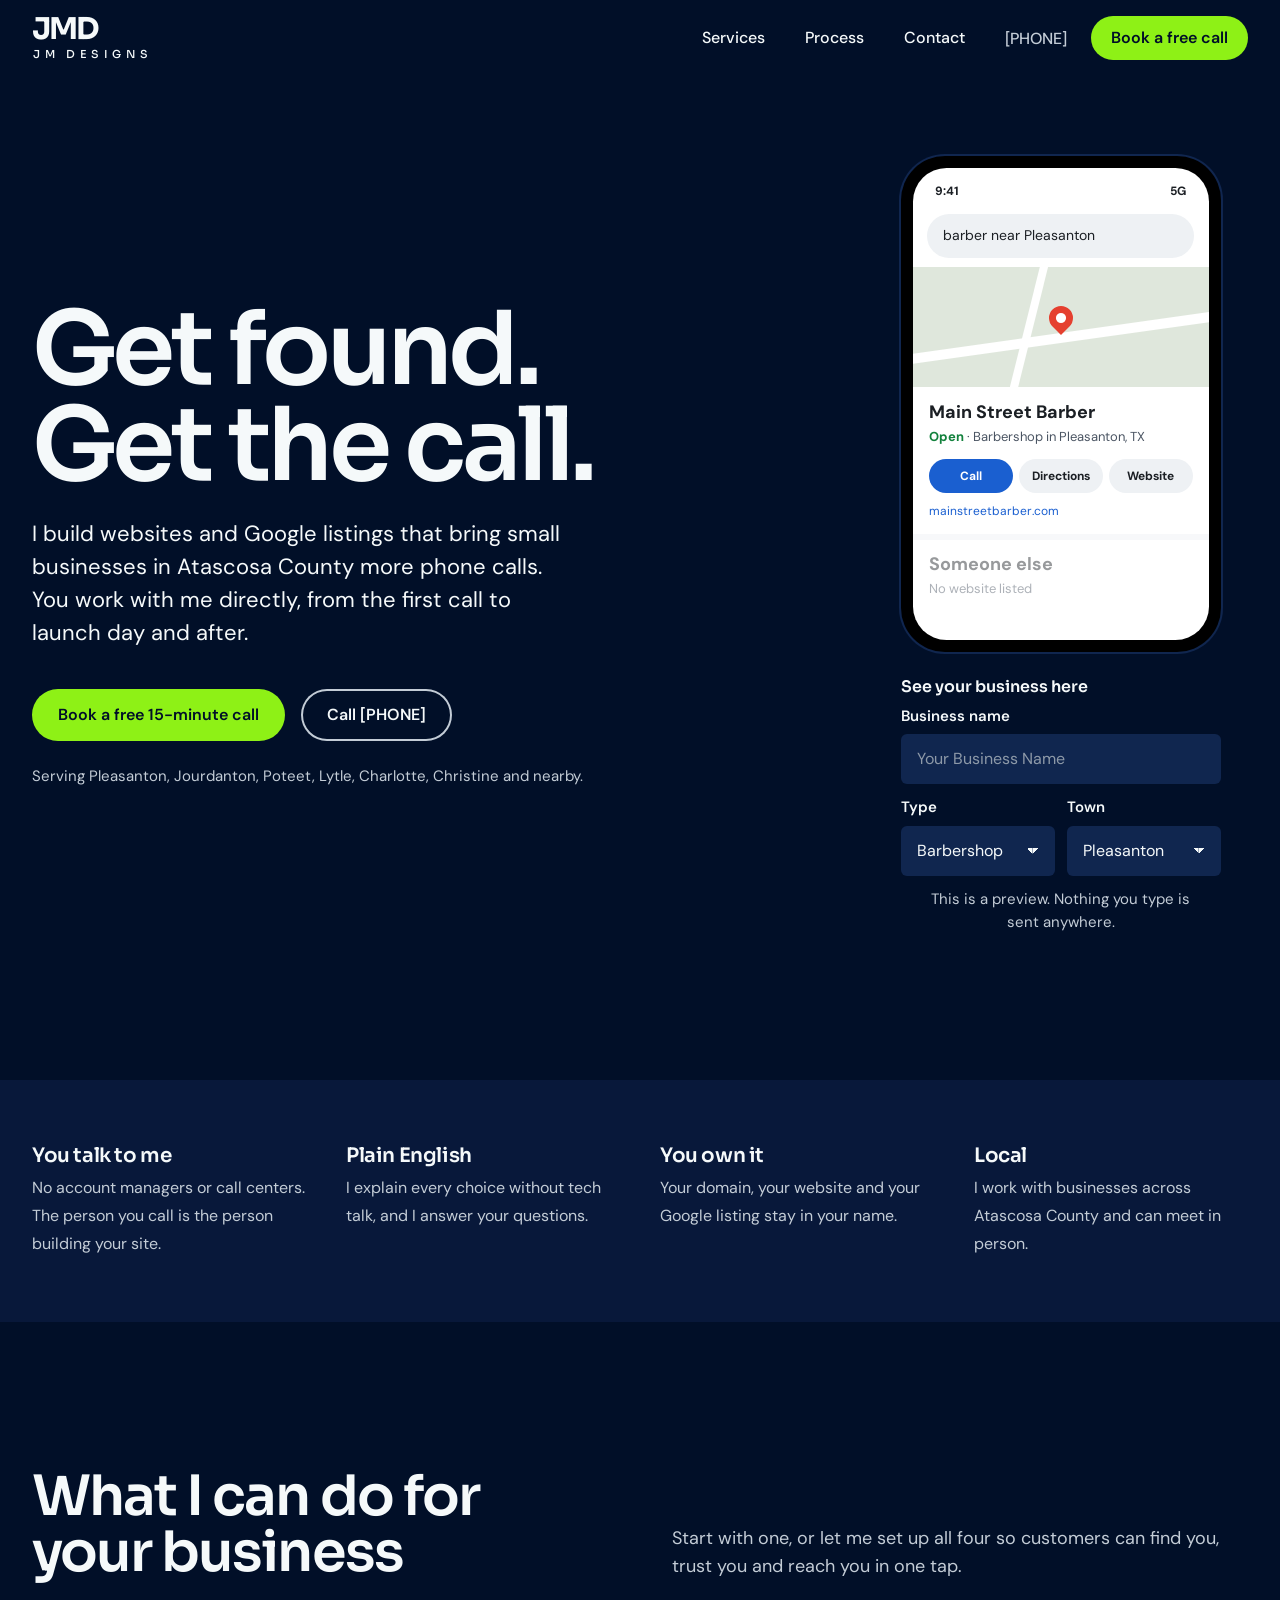
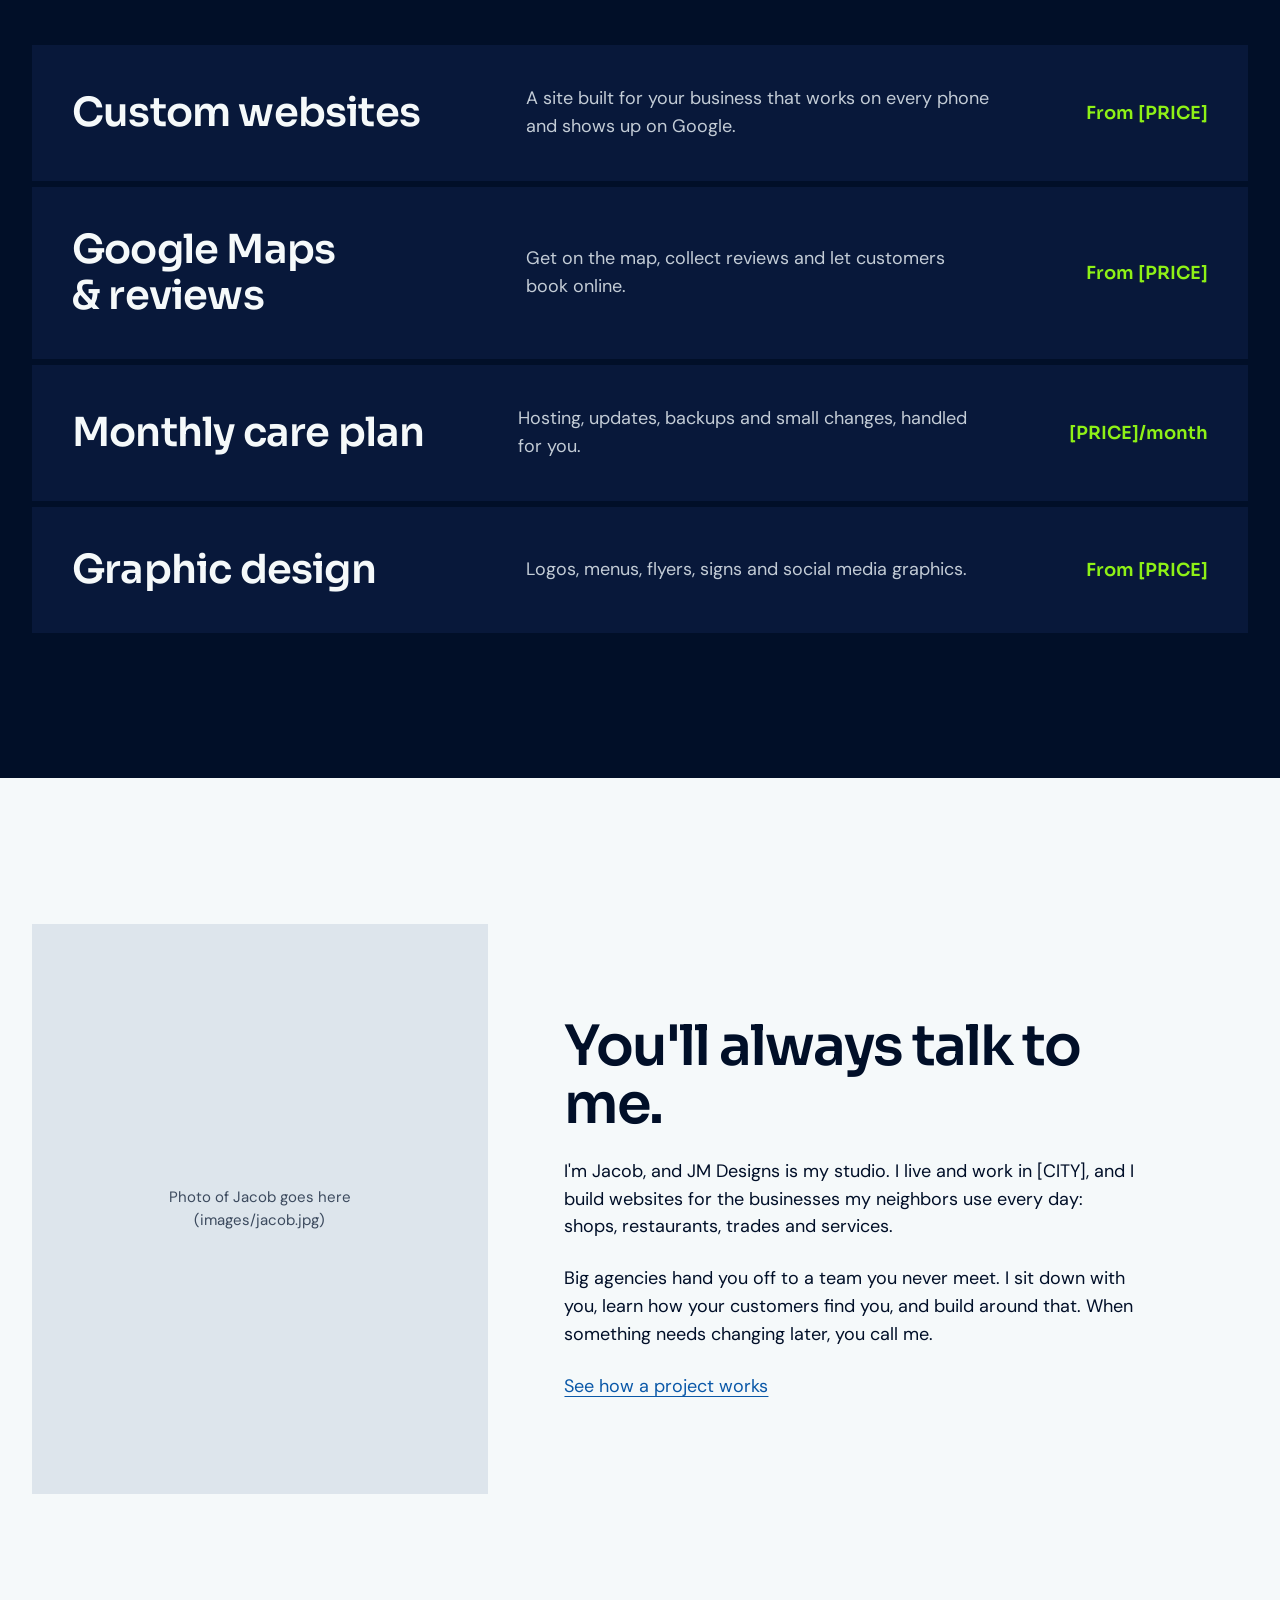
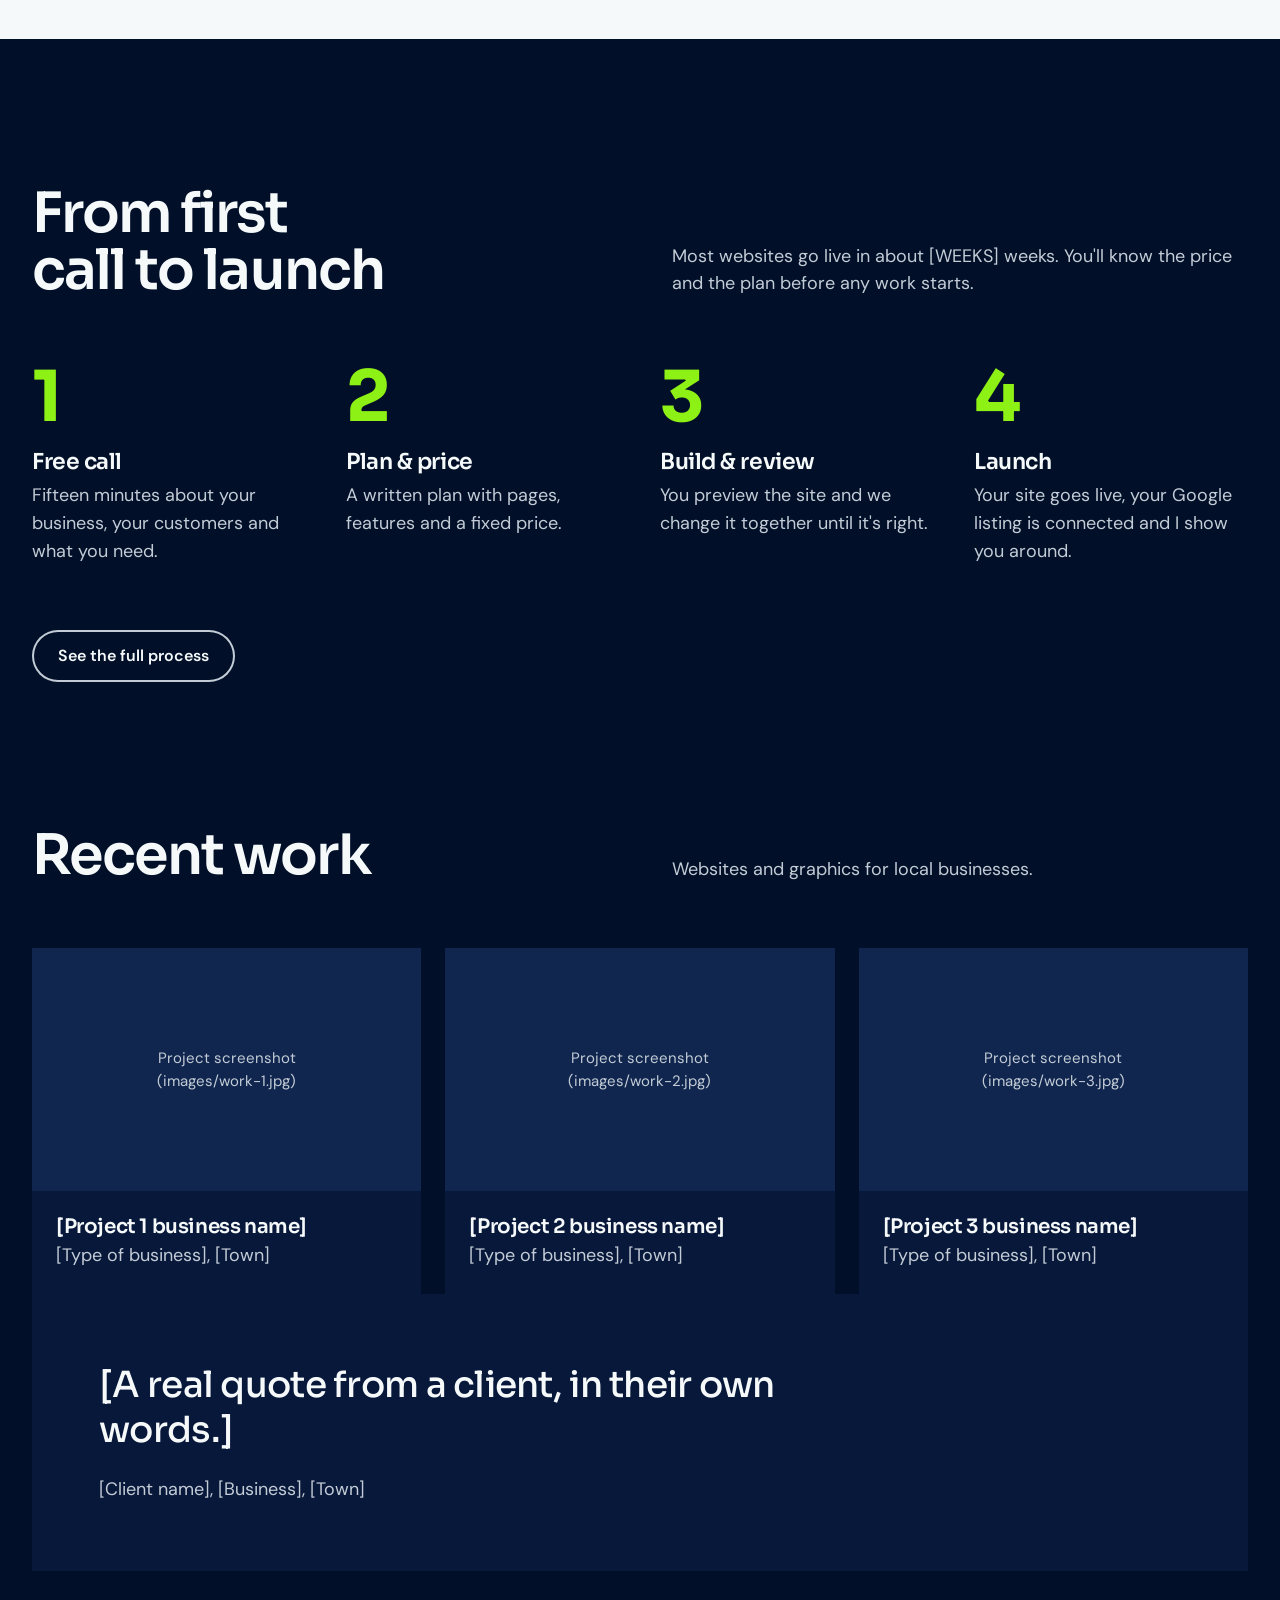
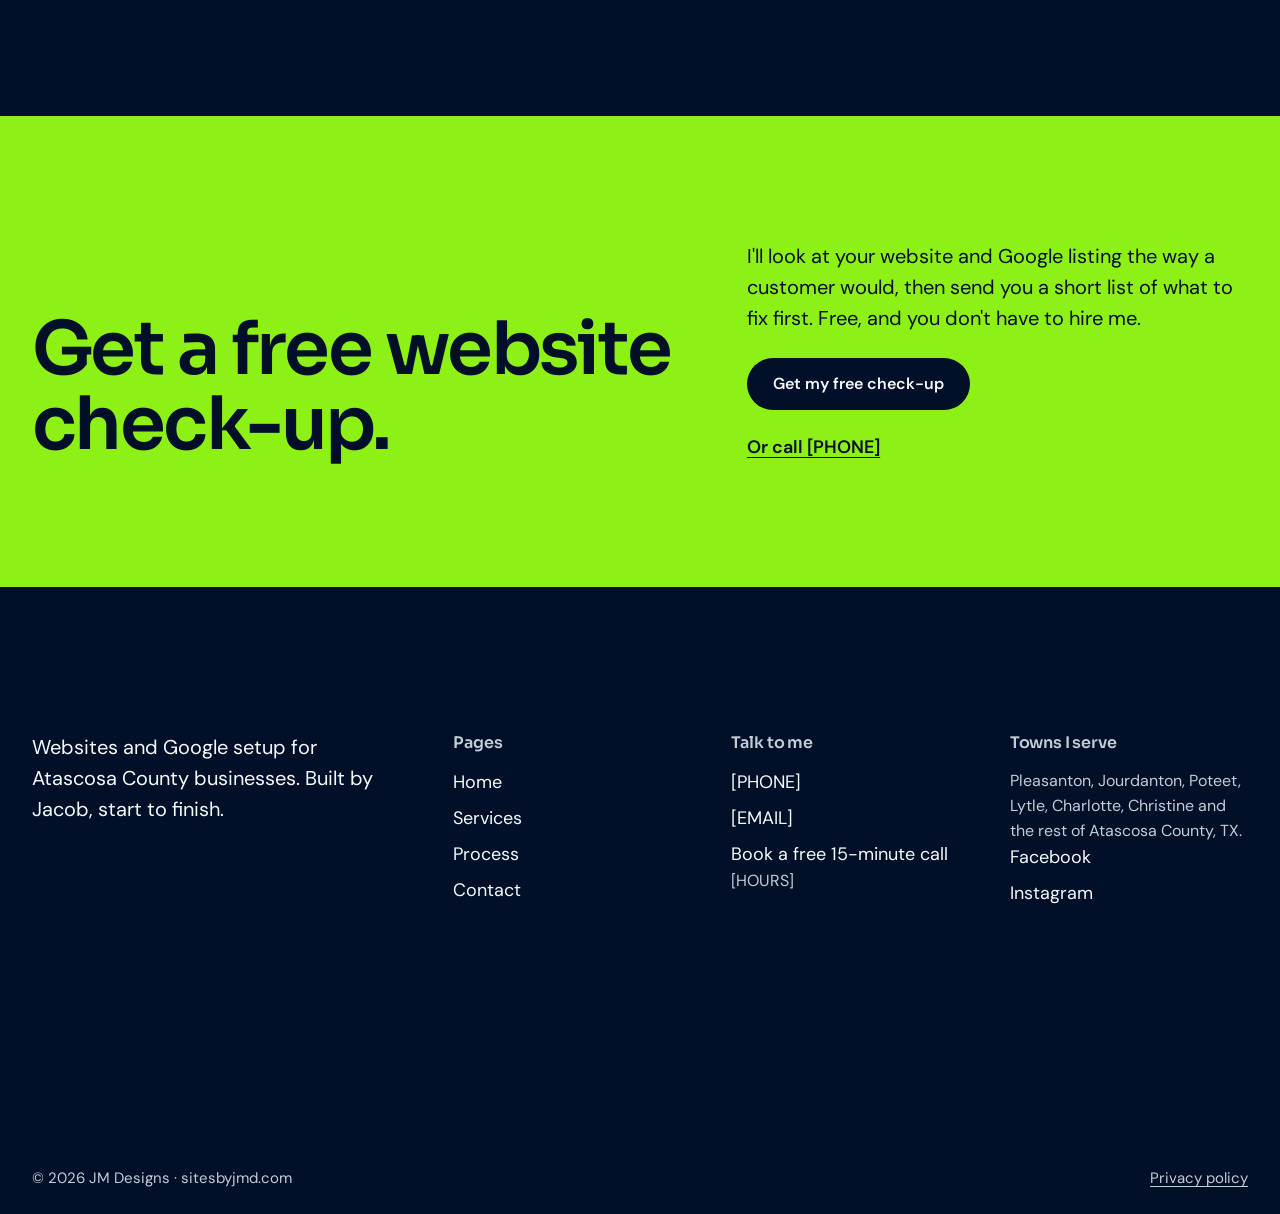
==== commit e72e501b: "Bolder pass: hero search demo, drawn service examples, motion - Hero phone types local searches on i" ====
--- a/index.html
+++ b/index.html
@@ -115,7 +115,7 @@
           <p class="hero-towns">Serving Pleasanton, Jourdanton, Poteet, Lytle, Charlotte, Christine and nearby.</p>
         </div>
 
-        <div class="preview">
+        <div class="preview" data-demo>
           <div class="phone" role="img" aria-label="A phone showing a local search result for your business, with Call, Directions and Website buttons">
             <div class="phone-screen" aria-hidden="true">
               <div class="phone-bar"><span>9:41</span><span>5G</span></div>
--- a/css/styles.css
+++ b/css/styles.css
@@ -122,7 +122,8 @@
 .btn-row { display: flex; flex-wrap: wrap; gap: var(--space-2); }
 
 /* ---------- Header ---------- */
-.site-header { position: sticky; top: 0; z-index: 50; background: var(--navy); }
+.site-header { position: sticky; top: 0; z-index: 50; background: var(--navy); transition: background-color 240ms ease; }
+.site-header.is-scrolled { background: var(--navy-2); }
 .site-header .wrap { display: flex; align-items: center; justify-content: space-between; gap: var(--space-3); min-height: 4.75rem; }
 .brand { display: inline-flex; flex-direction: column; color: var(--ink); text-decoration: none; line-height: 1; }
 .brand-mark { font: 700 1.875rem/0.9 var(--font-display); letter-spacing: -0.06em; }
@@ -174,7 +175,7 @@
 /* ---------- Hero (home) ---------- */
 .hero { padding-block: clamp(2.5rem, 1rem + 5vw, 5.5rem) var(--section); }
 .hero-grid { display: grid; gap: var(--space-5); align-items: center; }
-.hero h1 { max-width: 12ch; }
+.hero h1 { max-width: 12ch; font-size: clamp(3.25rem, 1.4rem + 6.2vw, 6.75rem); line-height: 0.94; letter-spacing: -0.045em; }
 .hero .lede { margin-top: var(--space-3); max-width: 34rem; }
 .hero .btn-row { margin-top: var(--space-4); }
 .hero-towns { margin-top: var(--space-3); font-size: var(--step-small); color: var(--ink-soft); }
@@ -277,9 +278,13 @@
   color: var(--ink); text-decoration: none;
   transition: background-color 200ms ease;
 }
-.service-index a:hover { background: var(--navy-3); }
+@media (hover: hover) and (pointer: fine) {
+  .service-index a { transition: background-color 220ms var(--ease-out), color 220ms var(--ease-out); }
+  .service-index a:hover { background: var(--lime); color: var(--navy); }
+  .service-index a:hover p, .service-index a:hover .price { color: var(--navy); }
+}
 .service-index h3 { font-size: clamp(1.625rem, 1.2rem + 1.8vw, 2.5rem); }
-.service-index p { color: var(--ink-soft); }
+.service-index p { color: var(--ink-soft); transition: color 220ms var(--ease-out); }
 .service-index .price { font: 600 1.125rem var(--font-display); color: var(--lime); }
 @media (min-width: 60em) {
   .service-index a { grid-template-columns: 1.1fr 1.4fr auto; align-items: center; gap: var(--space-5); padding: var(--space-4); }
@@ -331,7 +336,7 @@
 .timeline ul { padding-left: 1.2rem; color: var(--ink-soft); display: grid; gap: 0.25rem; }
 @media (min-width: 60em) {
   .timeline > li { grid-template-columns: 9rem 1fr; padding-block: var(--space-5); }
-  .timeline > li::before { font-size: 6rem; }
+  .timeline > li::before { font-size: 6rem; position: sticky; top: 7rem; align-self: start; }
   .timeline .body { grid-template-columns: 1fr 1fr; column-gap: var(--space-5); align-items: start; }
   .timeline .body > :first-child { grid-column: 1 / -1; }
 }
@@ -376,8 +381,9 @@
 /* ---------- Services detail ---------- */
 .svc { padding-block: var(--space-5); display: grid; gap: var(--space-4); }
 .svc + .svc { box-shadow: 0 -6px 0 var(--navy-2); }
-.svc-head { display: grid; gap: var(--space-2); align-content: start; }
-.svc-head .for { color: var(--ink-soft); }
+.svc-text { display: grid; gap: var(--space-3); align-content: start; }
+.svc-text .for { color: var(--ink-soft); }
+.svc-text .svc-list { margin-top: var(--space-1); }
 .svc-price { font: 600 1.375rem var(--font-display); color: var(--lime); letter-spacing: -0.01em; }
 .svc-price small { display: block; font: 400 var(--step-small) var(--font-body); color: var(--ink-soft); margin-top: 0.25rem; letter-spacing: 0; }
 .svc-list { list-style: none; display: grid; gap: 0.75rem; }
@@ -386,10 +392,75 @@
   content: ""; position: absolute; left: 0; top: 0.5em; width: 0.9rem; height: 0.5rem;
   border-left: 3px solid var(--lime); border-bottom: 3px solid var(--lime); transform: rotate(-45deg);
 }
-.svc-body { display: grid; gap: var(--space-3); align-content: start; }
-@media (min-width: 60em) {
-  .svc { grid-template-columns: 1fr 1fr; gap: var(--space-5); padding-block: clamp(4rem, 3rem + 3vw, 6rem); }
-}
+.svc-visual { margin: 0; display: grid; gap: var(--space-2); align-content: center; }
+.svc-visual figcaption { font-size: var(--step-small); color: var(--ink-soft); }
+@media (min-width: 60em) {
+  .svc { grid-template-columns: 1fr 1.05fr; gap: clamp(3rem, 6vw, 7rem); padding-block: clamp(4.5rem, 3rem + 4vw, 7.5rem); align-items: center; }
+  .svc:nth-of-type(even) .svc-text { order: 2; }
+}
+
+/* ---------- Drawn examples (services) ---------- */
+.svc-visual > div { background: var(--navy-2); padding: clamp(1.25rem, 0.8rem + 2vw, 2.5rem); min-height: 22rem; position: relative; }
+.mock-browser { display: grid; }
+.mock-url {
+  background: var(--navy-3); color: var(--ink-soft); font-size: 0.8125rem;
+  padding: 0.55rem 1rem; border-radius: 0.5rem 0.5rem 0 0; width: 78%;
+}
+.mock-page { background: #fff7ec; color: #2b1a10; width: 78%; padding: 1rem 1.1rem 1.25rem; display: grid; gap: 1rem; }
+.mock-nav { display: flex; gap: 0.8rem; align-items: center; font-size: 0.75rem; }
+.mock-nav b { margin-right: auto; font-family: var(--font-display); font-size: 0.875rem; }
+.mock-pill { background: #d9480f; color: #fff; border-radius: 999px; padding: 0.3rem 0.7rem; font-size: 0.6875rem; font-weight: 700; justify-self: start; }
+.mock-hero { background: #f2c48d; padding: 1.6rem 1rem; display: grid; gap: 0.75rem; }
+.mock-h { font: 700 1.25rem/1.05 var(--font-display); letter-spacing: -0.03em; max-width: 14ch; color: #2b1a10; }
+.mock-cols { display: grid; grid-template-columns: repeat(3, 1fr); gap: 0.5rem; }
+.mock-cols span { height: 3.5rem; background: #f0dcc4; }
+.mock-mini {
+  position: absolute; right: clamp(1rem, 3vw, 2rem); bottom: clamp(1rem, 3vw, 2rem); width: 34%; min-width: 8.5rem;
+  background: #fff7ec; color: #2b1a10; border: 6px solid #000; border-radius: 1.25rem; padding: 0.9rem 0.7rem;
+  display: grid; gap: 0.55rem; font-size: 0.6875rem;
+}
+.mock-mini .mock-h { font-size: 0.95rem; }
+.mock-block { height: 3rem; background: #f2c48d; }
+
+.mock-google { display: grid; gap: var(--space-3); align-content: center; }
+.mock-listing { background: #fff; color: #1b1f24; padding: 1.25rem; border-radius: 0.75rem; max-width: 22rem; }
+.mock-lname { font: 700 1.25rem/1.2 var(--font-body); color: #1b1f24; }
+.mock-lmeta { font-size: 0.8125rem; color: #4b5563; margin-top: 0.25rem; }
+.mock-lmeta .open { color: #12813c; font-weight: 700; }
+.mock-hours { display: grid; grid-template-columns: auto 1fr; gap: 0.35rem 1.25rem; margin: 1rem 0 0; font-size: 0.8125rem; }
+.mock-hours dt { color: #4b5563; } .mock-hours dd { margin: 0; font-weight: 600; }
+.mock-qr {
+  background: var(--paper); color: var(--paper-ink); padding: 1rem 1.25rem; display: flex; gap: 1rem; align-items: center;
+  max-width: 19rem; justify-self: end; transform: rotate(-2deg);
+}
+.mock-qr svg { flex: none; fill: currentColor; }
+.mock-qr p { font-size: 0.875rem; line-height: 1.35; }
+.mock-qr b { display: block; font-family: var(--font-display); font-size: 1rem; margin-bottom: 0.2rem; }
+
+.mock-log { display: grid; align-content: center; }
+.mock-log-title { font: 600 1.125rem var(--font-display); letter-spacing: -0.015em; margin-bottom: var(--space-3); }
+.mock-log ol { list-style: none; display: grid; gap: 0.5rem; }
+.mock-log li { background: var(--navy-3); padding: 0.85rem 1rem 0.85rem 3rem; position: relative; display: flex; gap: 1rem; }
+.mock-log li::before {
+  content: ""; position: absolute; left: 1.15rem; top: 50%; width: 0.8rem; height: 0.45rem;
+  border-left: 3px solid var(--lime); border-bottom: 3px solid var(--lime); transform: translateY(-70%) rotate(-45deg);
+}
+.mock-log li span { color: var(--cyan); font-weight: 600; min-width: 3.5rem; font-variant-numeric: tabular-nums; }
+
+.mock-menu {
+  display: grid !important; align-content: center; justify-items: center;
+  background: var(--paper) !important; color: var(--paper-ink); text-align: center; gap: 0.35rem;
+}
+.mock-menu-mark {
+  width: 3.5rem; height: 3.5rem; border-radius: 50%; background: var(--paper-ink); color: var(--lime);
+  display: grid; place-items: center; font: 700 1.125rem var(--font-display); letter-spacing: -0.05em; margin-bottom: 0.5rem;
+}
+.mock-menu-title { font: 700 clamp(1.75rem, 1.2rem + 1.8vw, 2.5rem)/1 var(--font-display); letter-spacing: -0.04em; }
+.mock-menu-sub { color: var(--paper-soft); font-size: 0.9375rem; margin-bottom: 1rem; }
+.mock-menu ul { list-style: none; width: min(100%, 20rem); display: grid; gap: 0.7rem; text-align: left; }
+.mock-menu li { display: flex; align-items: baseline; gap: 0.5rem; font-weight: 600; }
+.mock-menu li i { flex: 1; border-bottom: 2px dotted #9aa6b4; transform: translateY(-0.25em); }
+.mock-menu li span:last-child { font-variant-numeric: tabular-nums; }
 
 .checkup { display: grid; gap: var(--space-5); }
 .checkup-list { list-style: none; display: grid; gap: var(--space-3); }
@@ -473,7 +544,13 @@
 .notfound { min-height: 60vh; display: grid; align-content: center; gap: var(--space-3); }
 
 /* ---------- Motion (entrances; content stays visible without JS) ---------- */
+.phone-search.is-typing::after { content: ""; display: inline-block; width: 2px; height: 1em; background: #1a5fd0; margin-left: 2px; vertical-align: -0.15em; animation: caret 0.9s steps(1) infinite; }
+@keyframes caret { 50% { opacity: 0; } }
 @media (prefers-reduced-motion: no-preference) {
+  .js .footer-word { clip-path: inset(0 100% 0 0); }
+  .js .footer-word.is-in { clip-path: inset(0 0 0 0); transition: clip-path 1400ms var(--ease-in-out); }
+  .listing-actions .call.is-ping { animation: ping 900ms var(--ease-out); }
+  @keyframes ping { 0% { box-shadow: 0 0 0 0 rgba(26, 95, 208, 0.55); } 100% { box-shadow: 0 0 0 14px rgba(26, 95, 208, 0); } }
   .js .reveal { opacity: 0; transform: translateY(24px); }
   .js .reveal.is-in {
     opacity: 1; transform: none;
@@ -498,3 +575,12 @@
   .faq-list summary:hover { background: transparent; }
   .input:hover, .select:hover, .textarea:hover { border-color: transparent; }
 }
+
+/* Drawn examples on small screens */
+.mock-pill { white-space: nowrap; }
+@media (max-width: 40em) {
+  .mock-nav span:not(.mock-pill) { display: none; }
+  .mock-page, .mock-url { width: 82%; }
+  .mock-mini { width: 40%; min-width: 7.5rem; }
+  .mock-mini .mock-block { display: none; }
+}
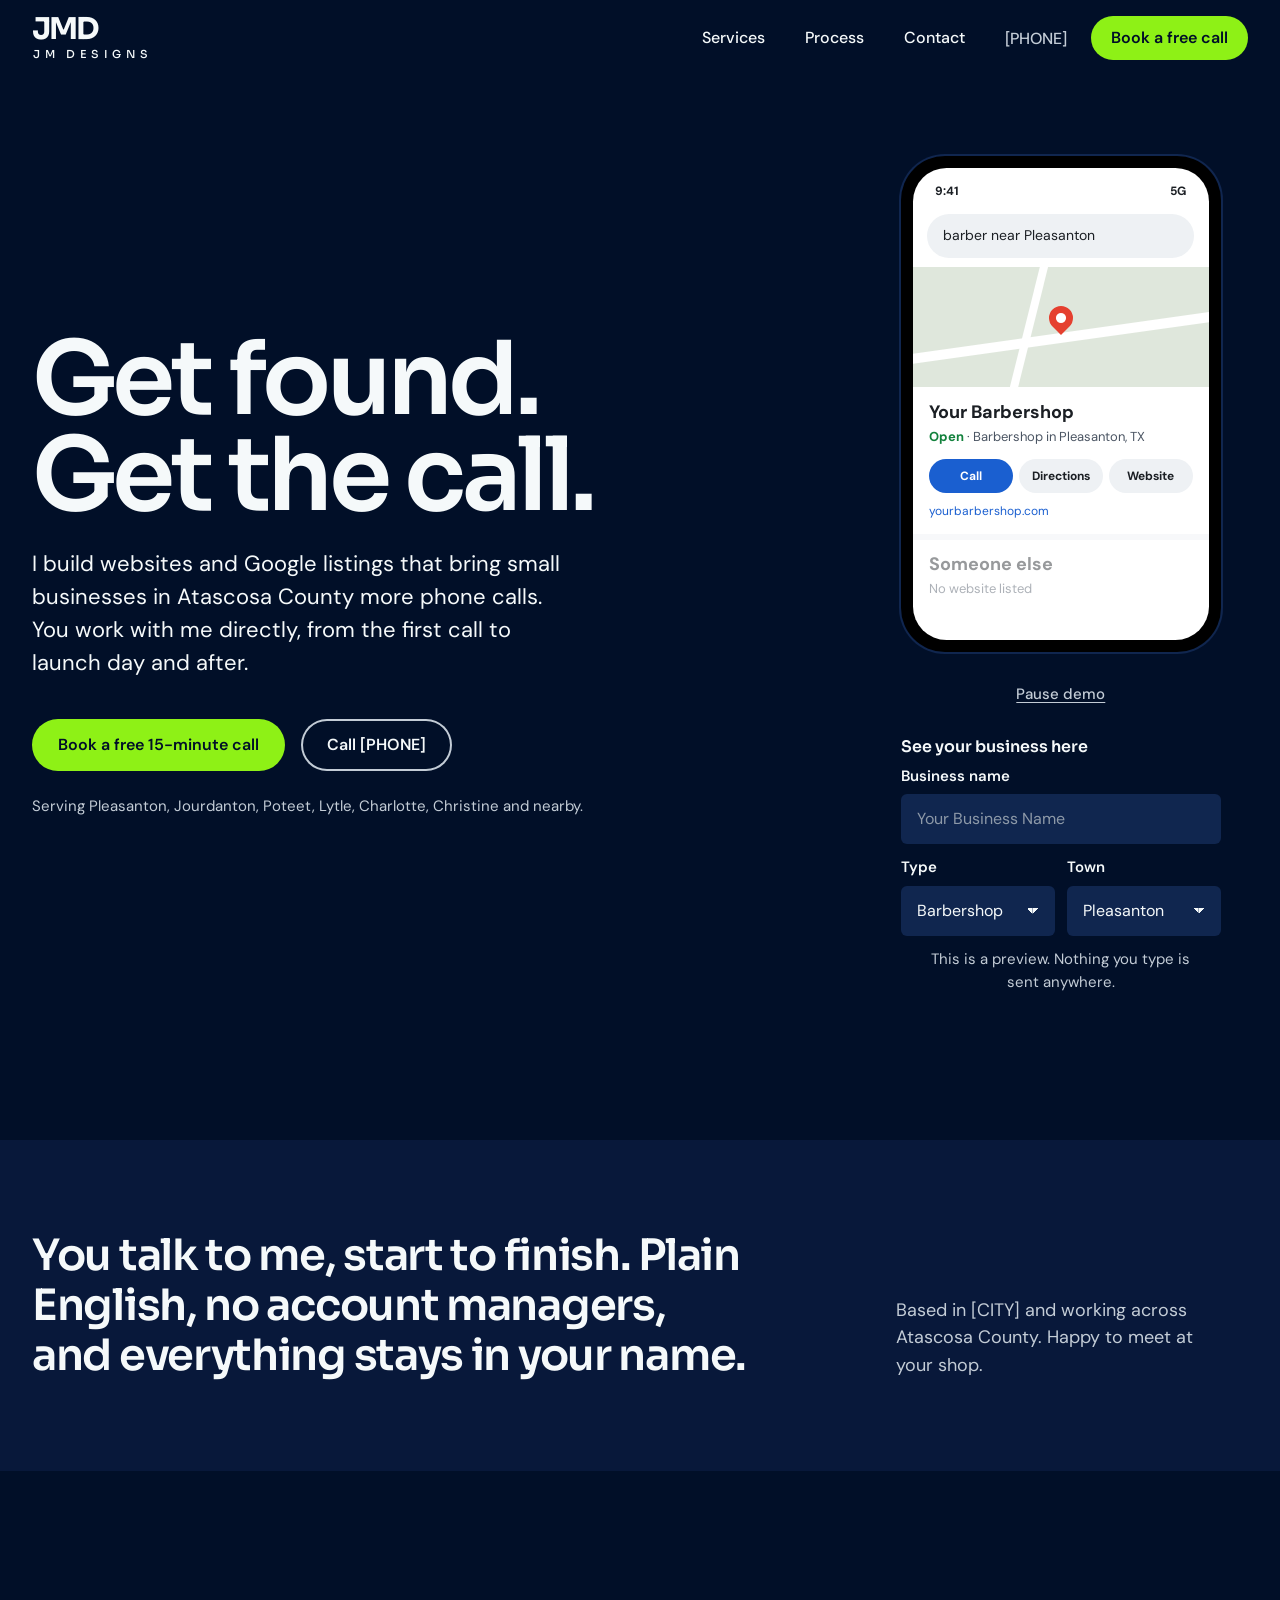
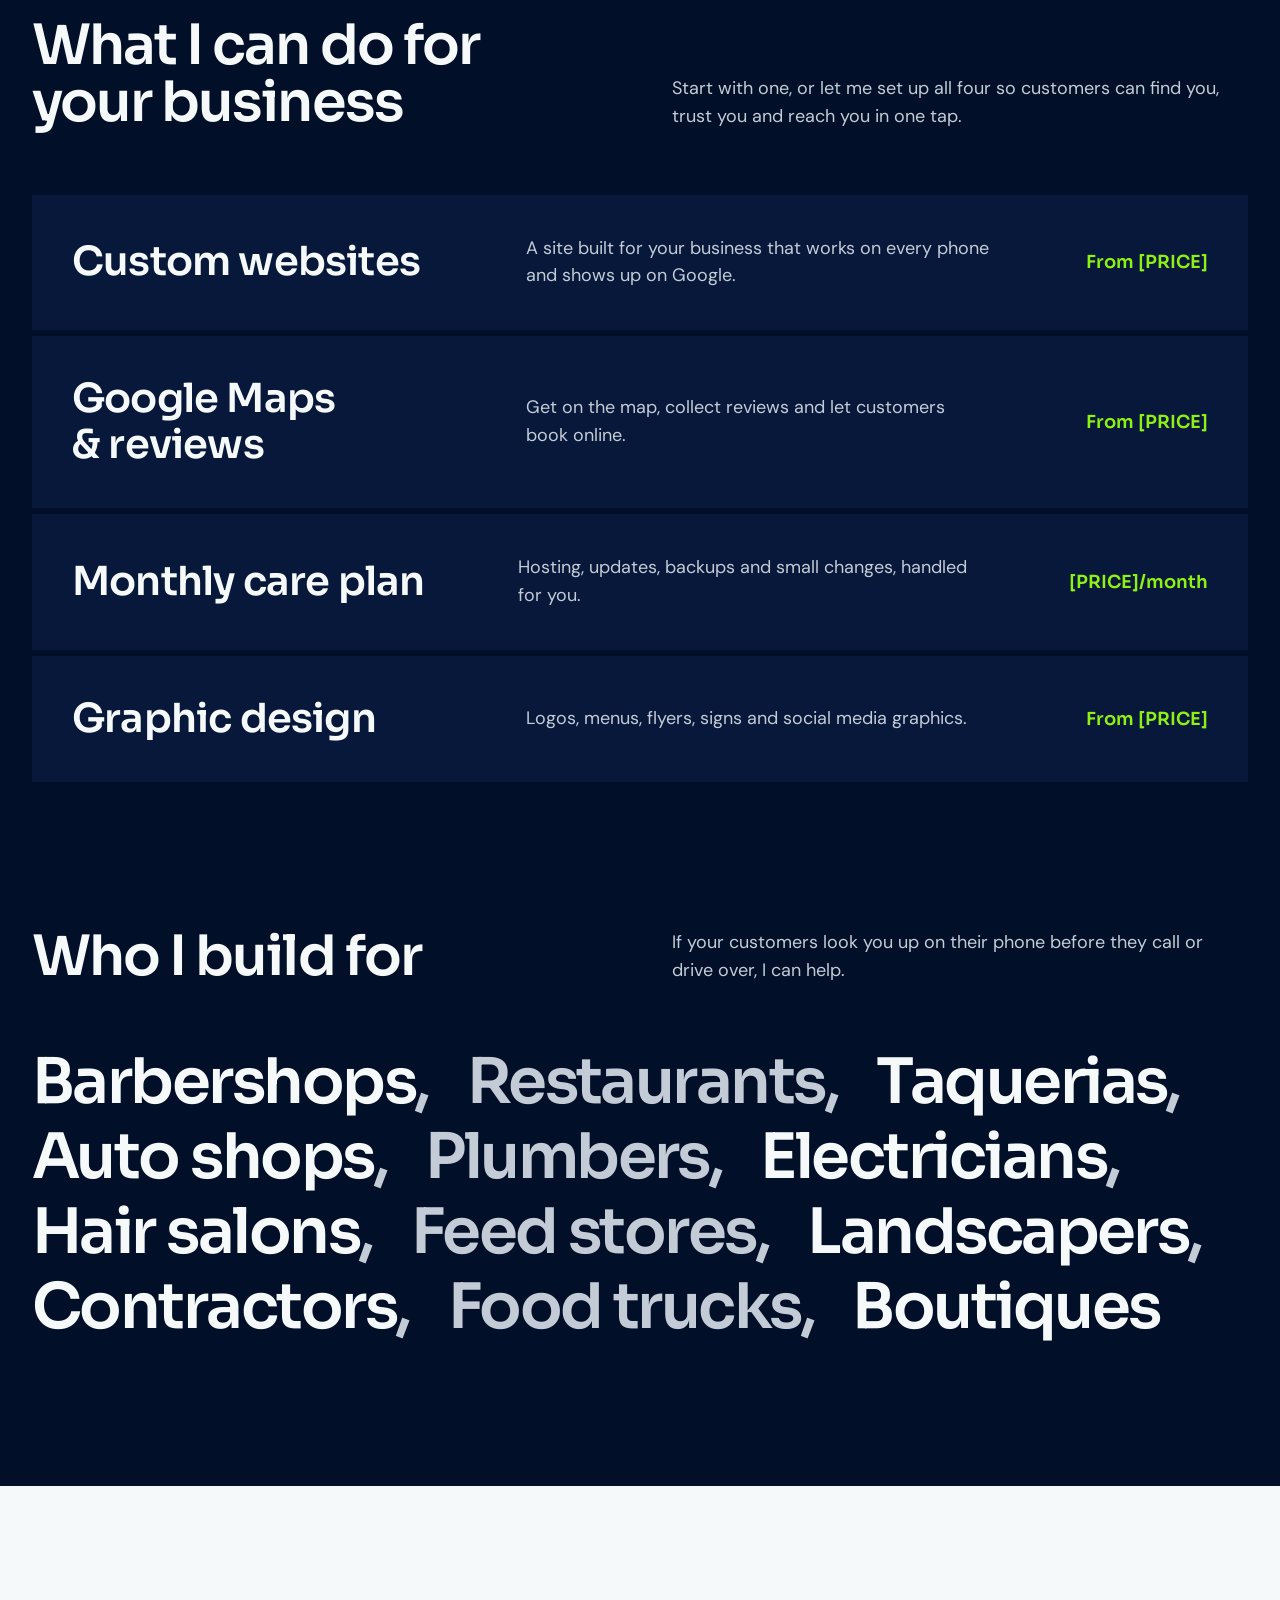
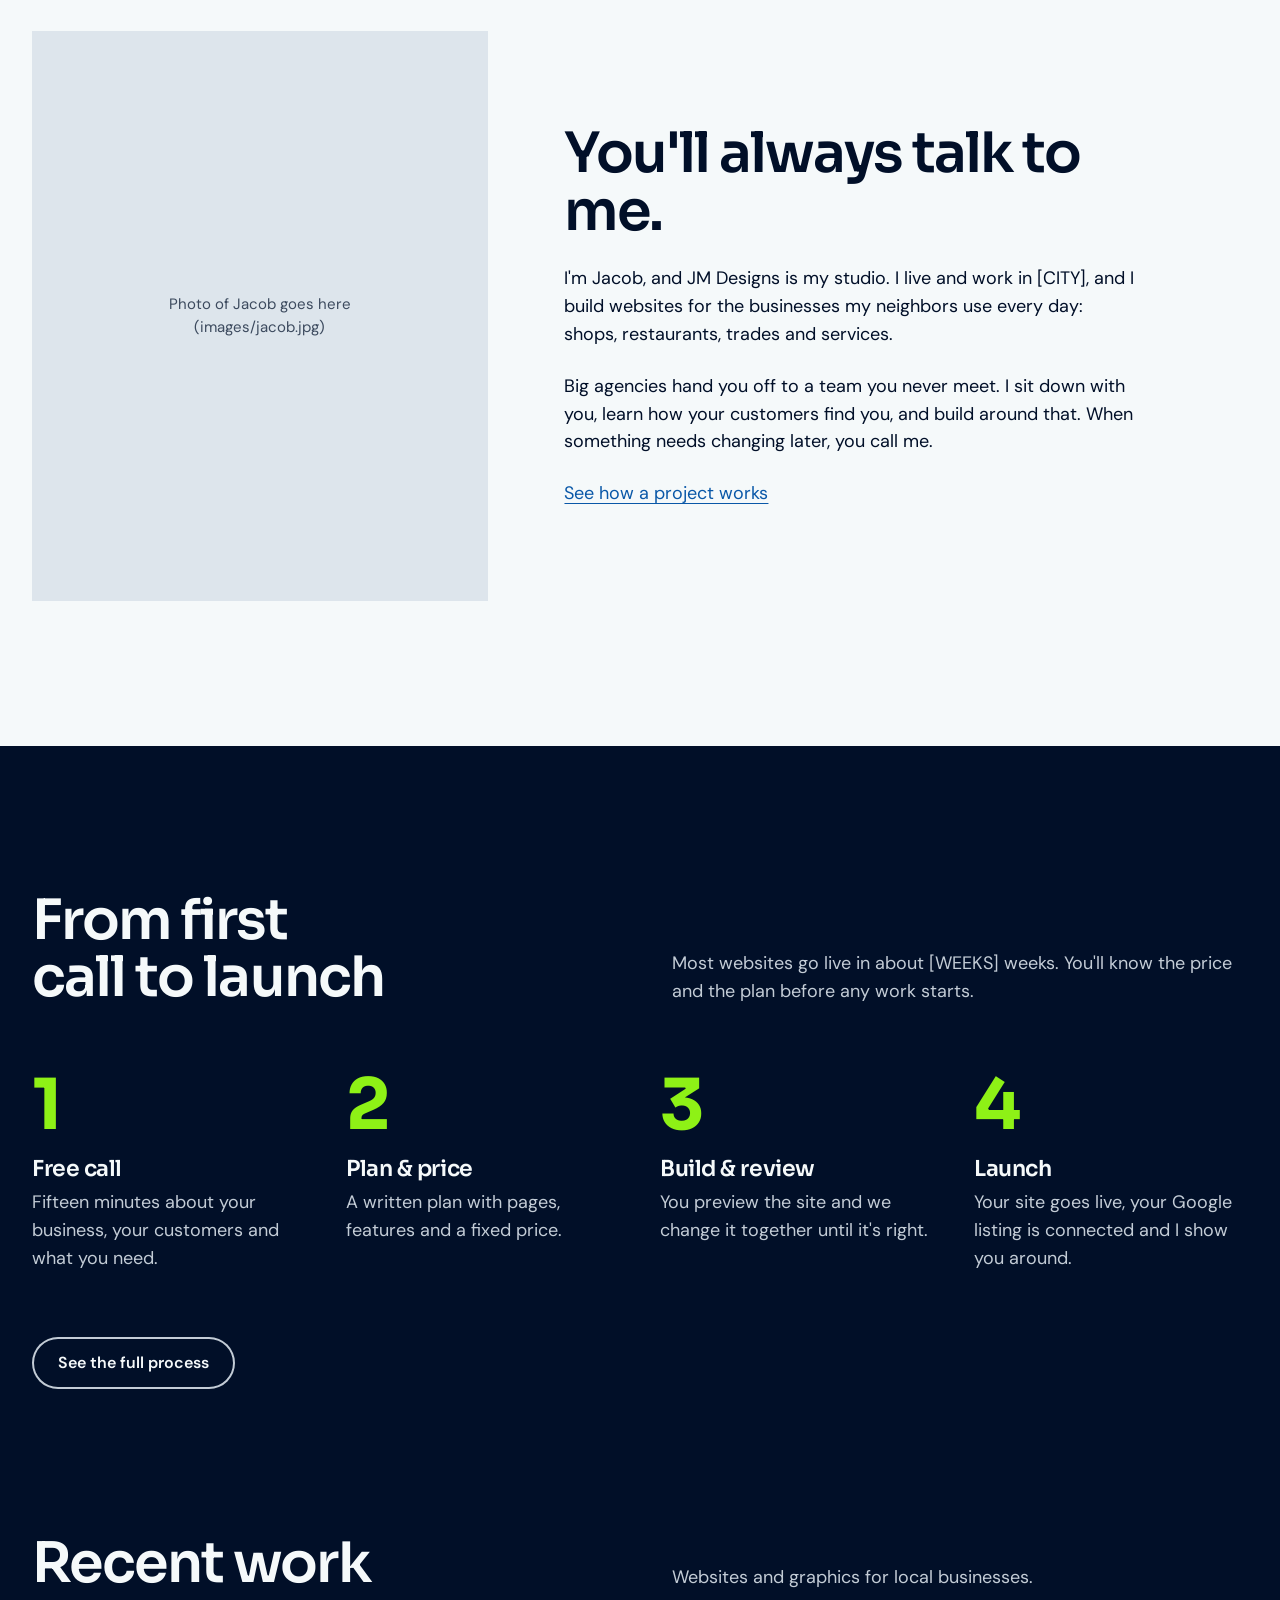
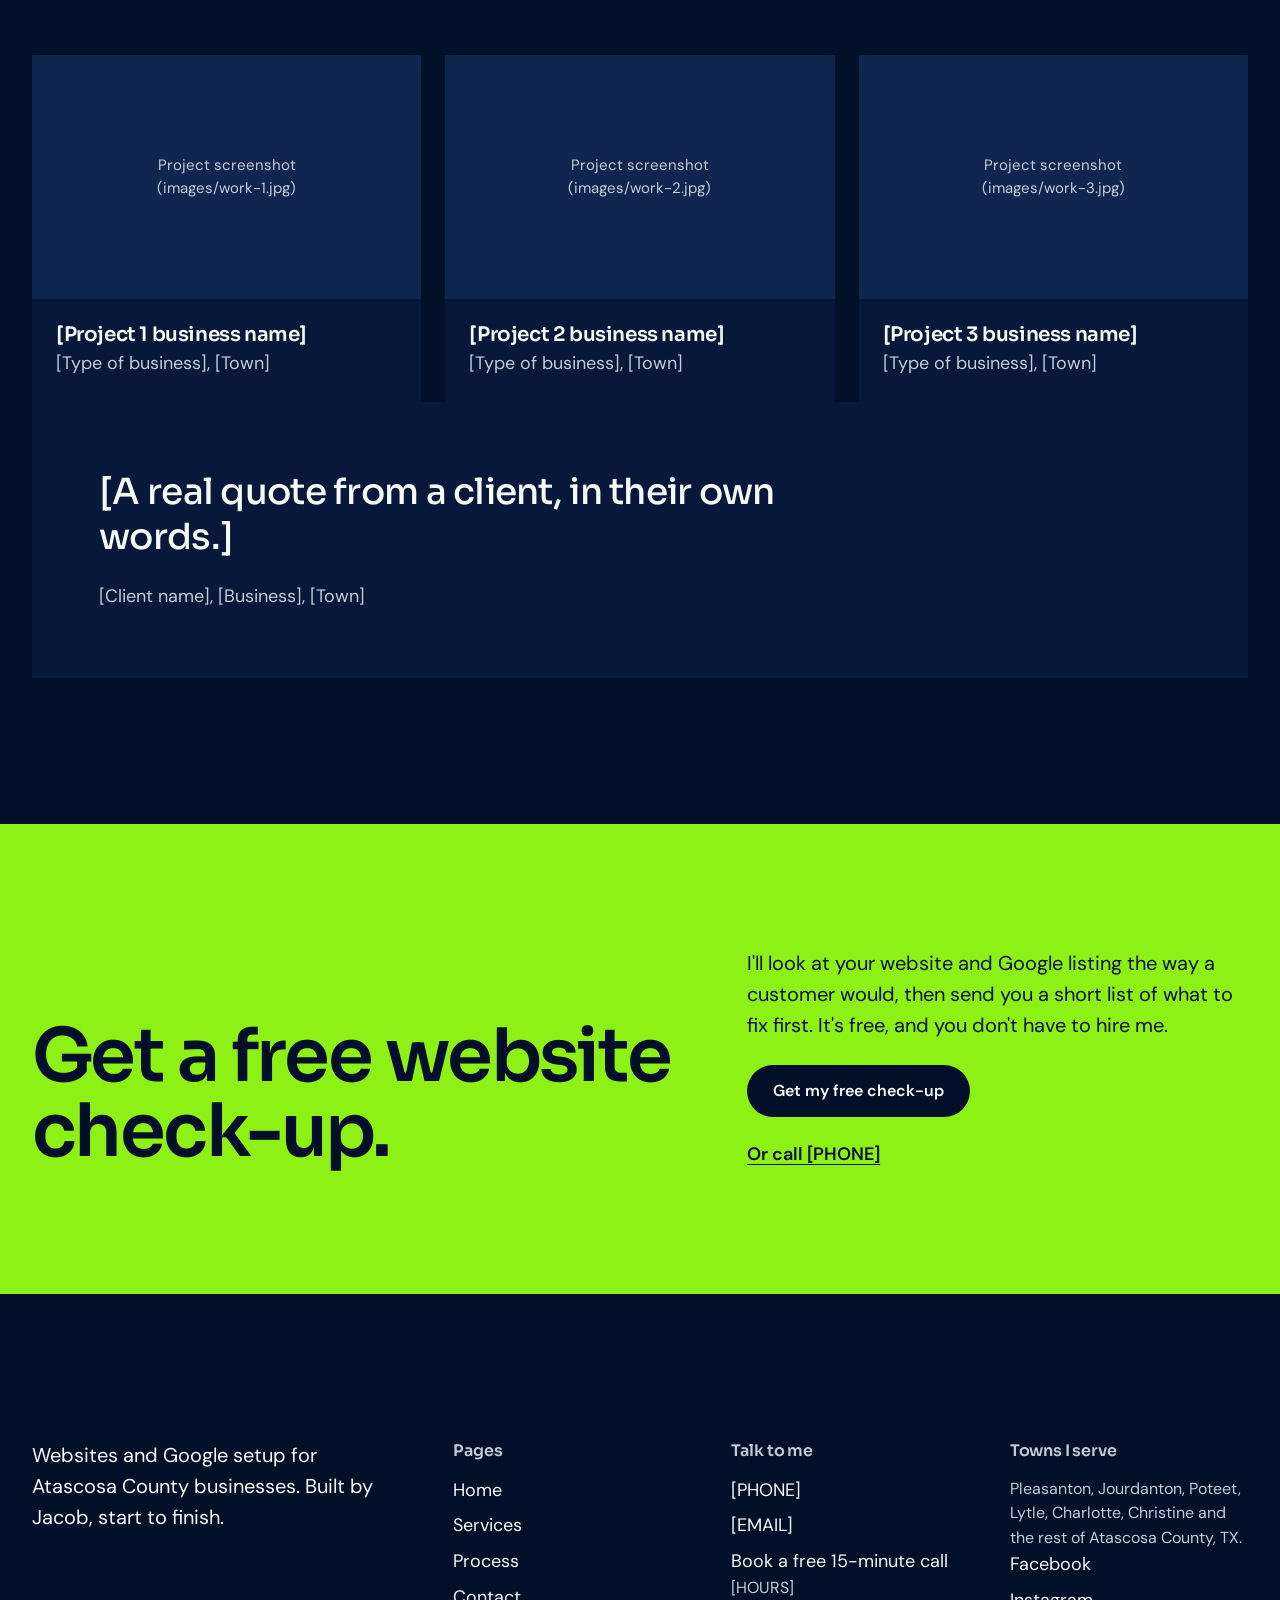
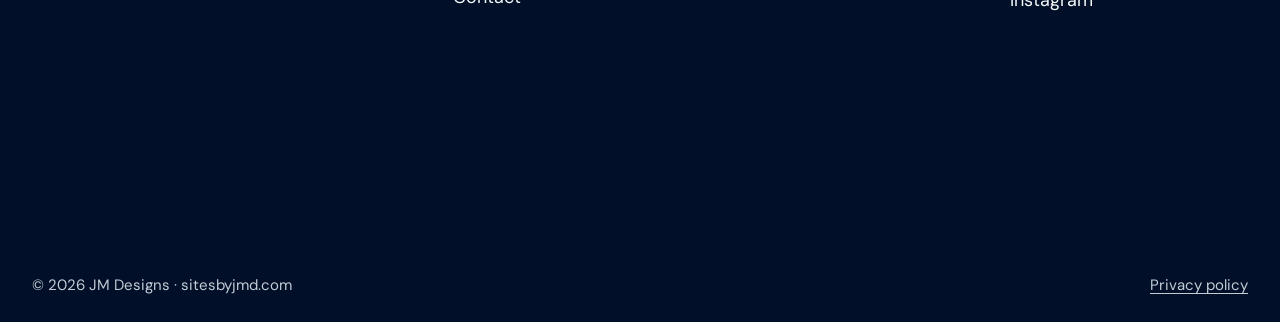
==== commit e6c574f2: "Review fixes: demo pause, per-page CTAs, who-I-build-for, promise line - Hero demo gets a Pause/Play" ====
--- a/index.html
+++ b/index.html
@@ -133,6 +133,7 @@
               </div>
             </div>
           </div>
+          <button class="demo-toggle" type="button" id="demo-toggle" hidden aria-pressed="false">Pause demo</button>
           <form class="preview-form" id="preview-form" aria-describedby="pv-note">
             <fieldset>
               <legend>See your business here</legend>
@@ -172,15 +173,10 @@
       </div>
     </section>
 
-    <section class="promises" aria-labelledby="promises-title">
-      <h2 id="promises-title" class="visually-hidden">What working with me is like</h2>
-      <div class="wrap">
-        <ul data-reveal>
-          <li><strong>You talk to me</strong><span>No account managers or call centers. The person you call is the person building your site.</span></li>
-          <li><strong>Plain English</strong><span>I explain every choice without tech talk, and I answer your questions.</span></li>
-          <li><strong>You own it</strong><span>Your domain, your website and your Google listing stay in your name.</span></li>
-          <li><strong>Local</strong><span>I work with businesses across Atascosa County and can meet in person.</span></li>
-        </ul>
+    <section class="promise" aria-labelledby="promise-title">
+      <div class="wrap promise-grid" data-reveal>
+        <h2 id="promise-title" class="promise-line">You talk to me, start to finish. Plain English, no account managers, and everything stays in your name.</h2>
+        <p class="promise-side">Based in [CITY] and working across Atascosa County. Happy to meet at your shop.</p>
       </div>
     </section>
 
@@ -195,6 +191,18 @@
           <li><a href="services.html#google"><h3>Google Maps &amp; reviews</h3><p>Get on the map, collect reviews and let customers book online.</p><span class="price">From [PRICE]</span></a></li>
           <li><a href="services.html#care"><h3>Monthly care plan</h3><p>Hosting, updates, backups and small changes, handled for you.</p><span class="price">[PRICE]/month</span></a></li>
           <li><a href="services.html#graphics"><h3>Graphic design</h3><p>Logos, menus, flyers, signs and social media graphics.</p><span class="price">From [PRICE]</span></a></li>
+        </ul>
+      </div>
+    </section>
+
+    <section class="section who" aria-labelledby="who-title">
+      <div class="wrap">
+        <div class="section-head split" data-reveal>
+          <h2 id="who-title">Who I build for</h2>
+          <p>If your customers look you up on their phone before they call or drive over, I can help.</p>
+        </div>
+        <ul class="who-list" data-reveal>
+          <li>Barbershops</li><li>Restaurants</li><li>Taquerias</li><li>Auto shops</li><li>Plumbers</li><li>Electricians</li><li>Hair salons</li><li>Feed stores</li><li>Landscapers</li><li>Contractors</li><li>Food trucks</li><li>Boutiques</li>
         </ul>
       </div>
     </section>
@@ -255,8 +263,8 @@
       <div class="wrap" data-reveal>
         <h2 id="cta-title">Get a free website check-up.</h2>
         <div class="cta-side">
-          <p>I'll look at your website and Google listing the way a customer would, then send you a short list of what to fix first. Free, and you don't have to hire me.</p>
-          <a class="btn btn-navy" href="contact.html#book">Get my free check-up</a>
+          <p>I'll look at your website and Google listing the way a customer would, then send you a short list of what to fix first. It's free, and you don't have to hire me.</p>
+          <a class="btn btn-navy" href="contact.html?service=checkup#book">Get my free check-up</a>
           <a href="tel:+1PHONE_DIGITS">Or call [PHONE]</a>
         </div>
       </div>
--- a/css/styles.css
+++ b/css/styles.css
@@ -261,6 +261,28 @@
 .promises li span { color: var(--ink-soft); font-size: 1rem; }
 @media (min-width: 48em) { .promises ul { grid-template-columns: repeat(2, 1fr); } }
 @media (min-width: 70em) { .promises ul { grid-template-columns: repeat(4, 1fr); } }
+
+/* ---------- Promise statement ---------- */
+.promise { background: var(--navy-2); padding-block: clamp(3.5rem, 2.5rem + 4vw, 6rem); }
+.promise-grid { display: grid; gap: var(--space-3); }
+.promise-line { font: 600 clamp(1.625rem, 1.1rem + 2vw, 2.75rem)/1.15 var(--font-display); letter-spacing: -0.03em; max-width: 28ch; }
+.promise-side { color: var(--ink-soft); max-width: 22rem; }
+@media (min-width: 60em) { .promise-grid { grid-template-columns: 1fr auto; align-items: end; gap: var(--space-5); } }
+
+/* ---------- Who I build for ---------- */
+.who-list { list-style: none; display: flex; flex-wrap: wrap; gap: 0.15em 0.6em; font: 600 clamp(2rem, 1.2rem + 3.4vw, 4.5rem)/1.05 var(--font-display); letter-spacing: -0.04em; }
+.who-list li { color: var(--ink); }
+.who-list li:nth-child(3n+2) { color: var(--ink-soft); }
+.who-list li:not(:last-child)::after { content: ","; color: var(--ink-soft); }
+.who-list li:nth-child(3n+2)::after { color: var(--ink-soft); }
+
+/* ---------- Demo pause ---------- */
+.demo-toggle {
+  background: none; border: 0; color: var(--ink-soft); font: 500 var(--step-small) var(--font-body);
+  text-decoration: underline; text-underline-offset: 0.2em; cursor: pointer; padding: 0.5rem;
+}
+.demo-toggle:hover { color: var(--ink); }
+.demo-toggle[hidden] { display: none; }
 
 /* ---------- Section heads ---------- */
 .section-head { display: grid; gap: var(--space-3); margin-bottom: var(--space-5); }
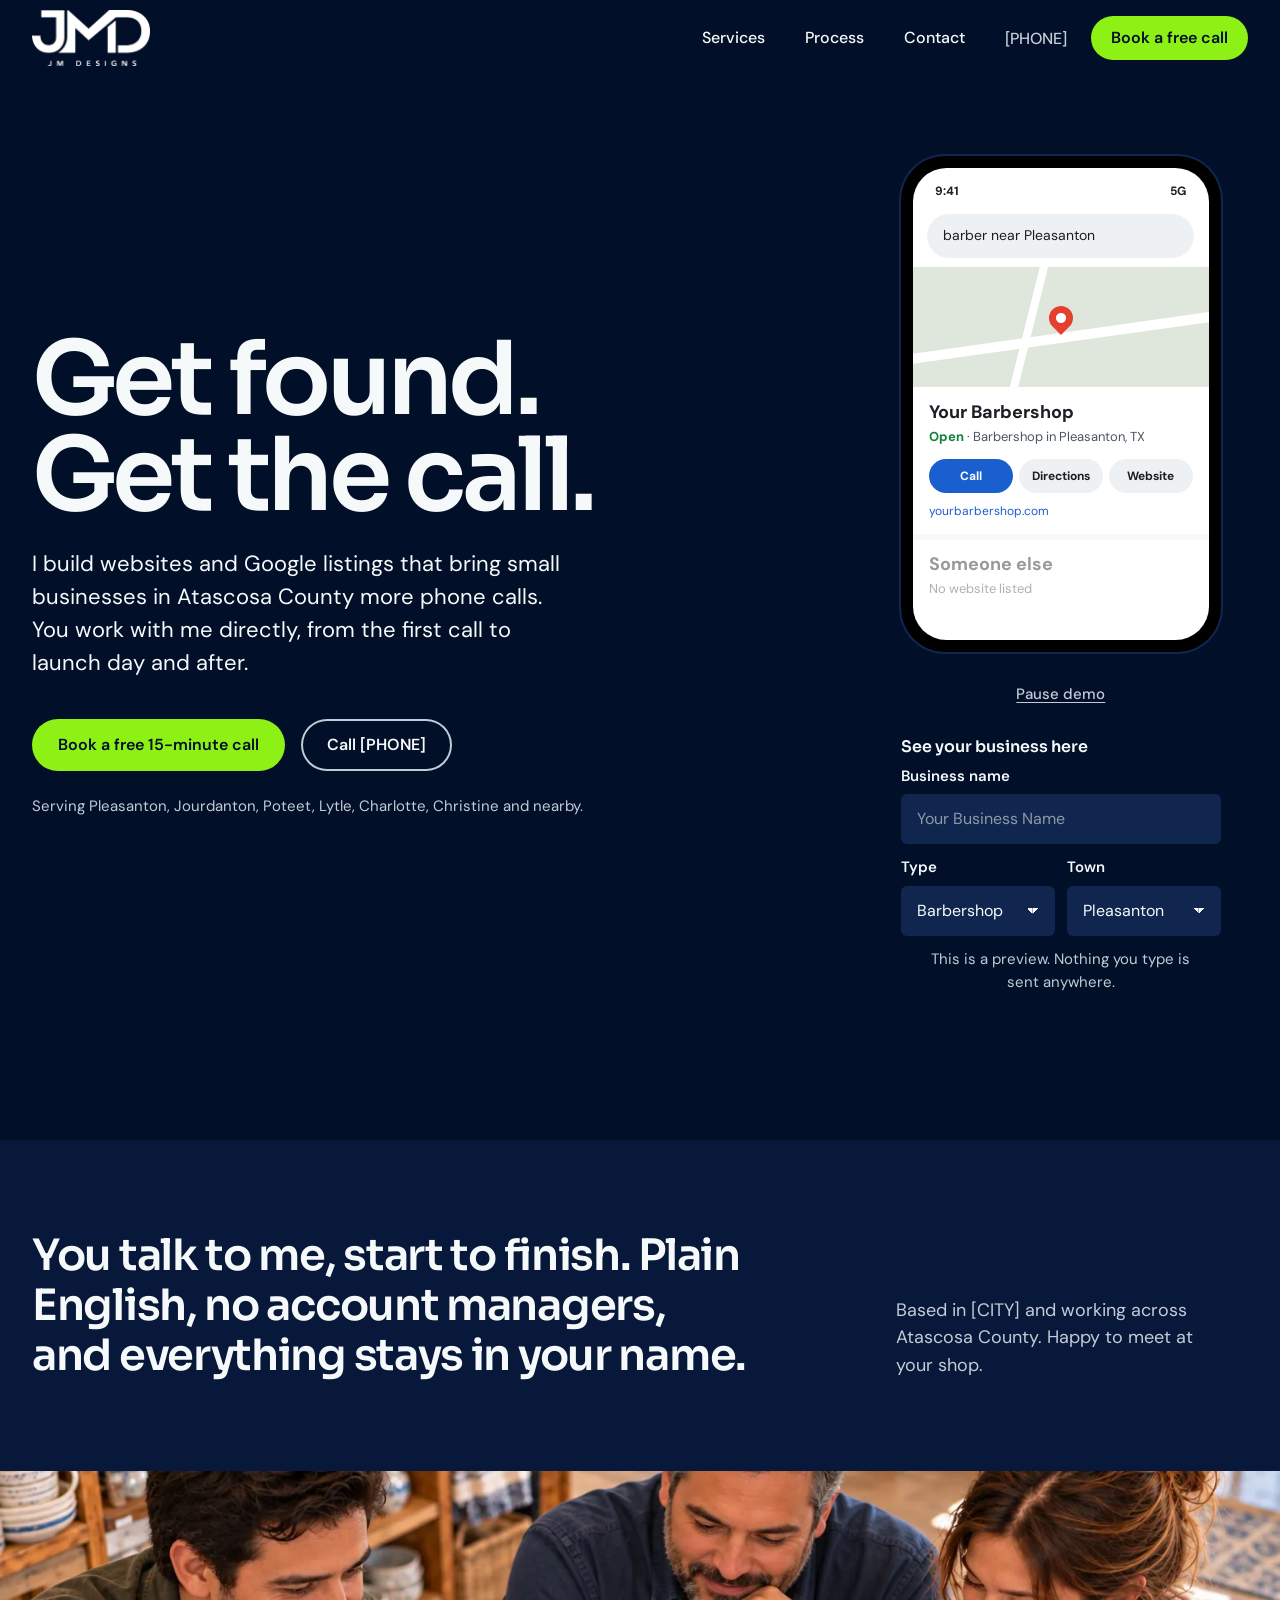
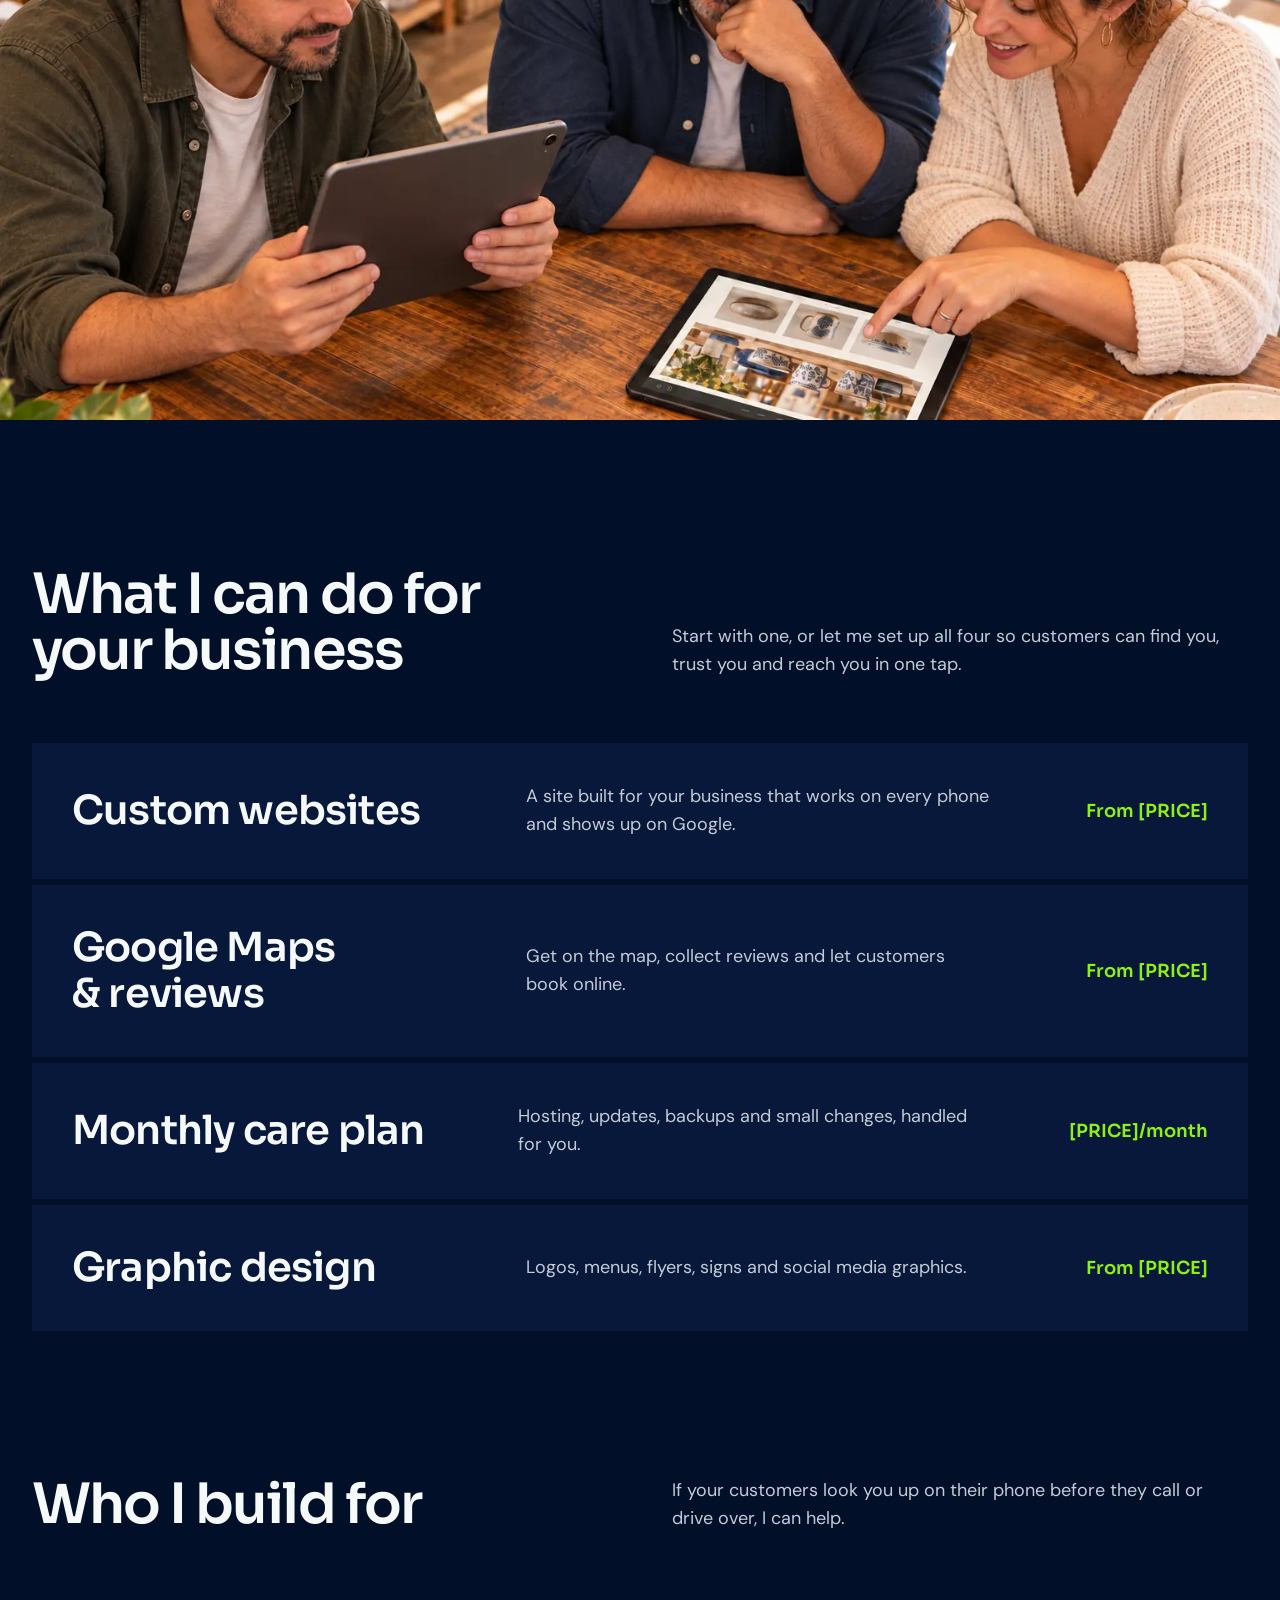
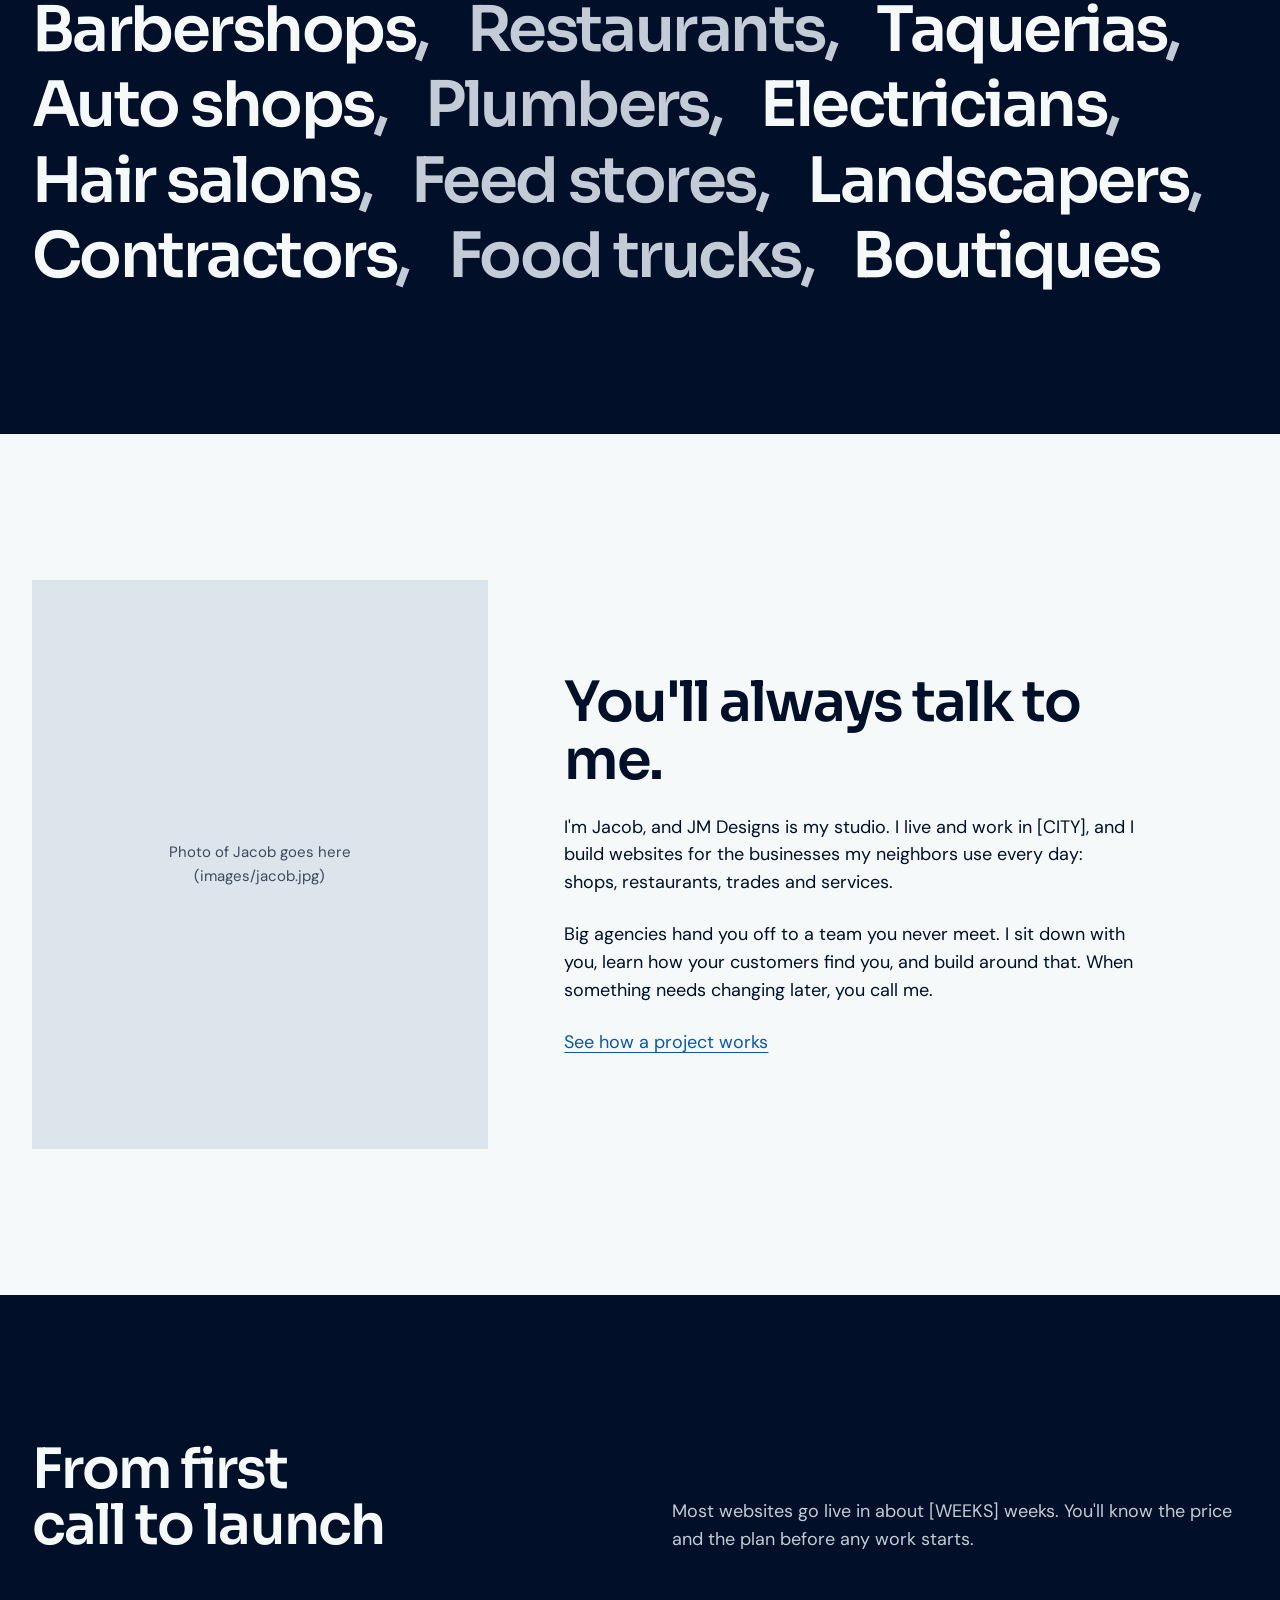
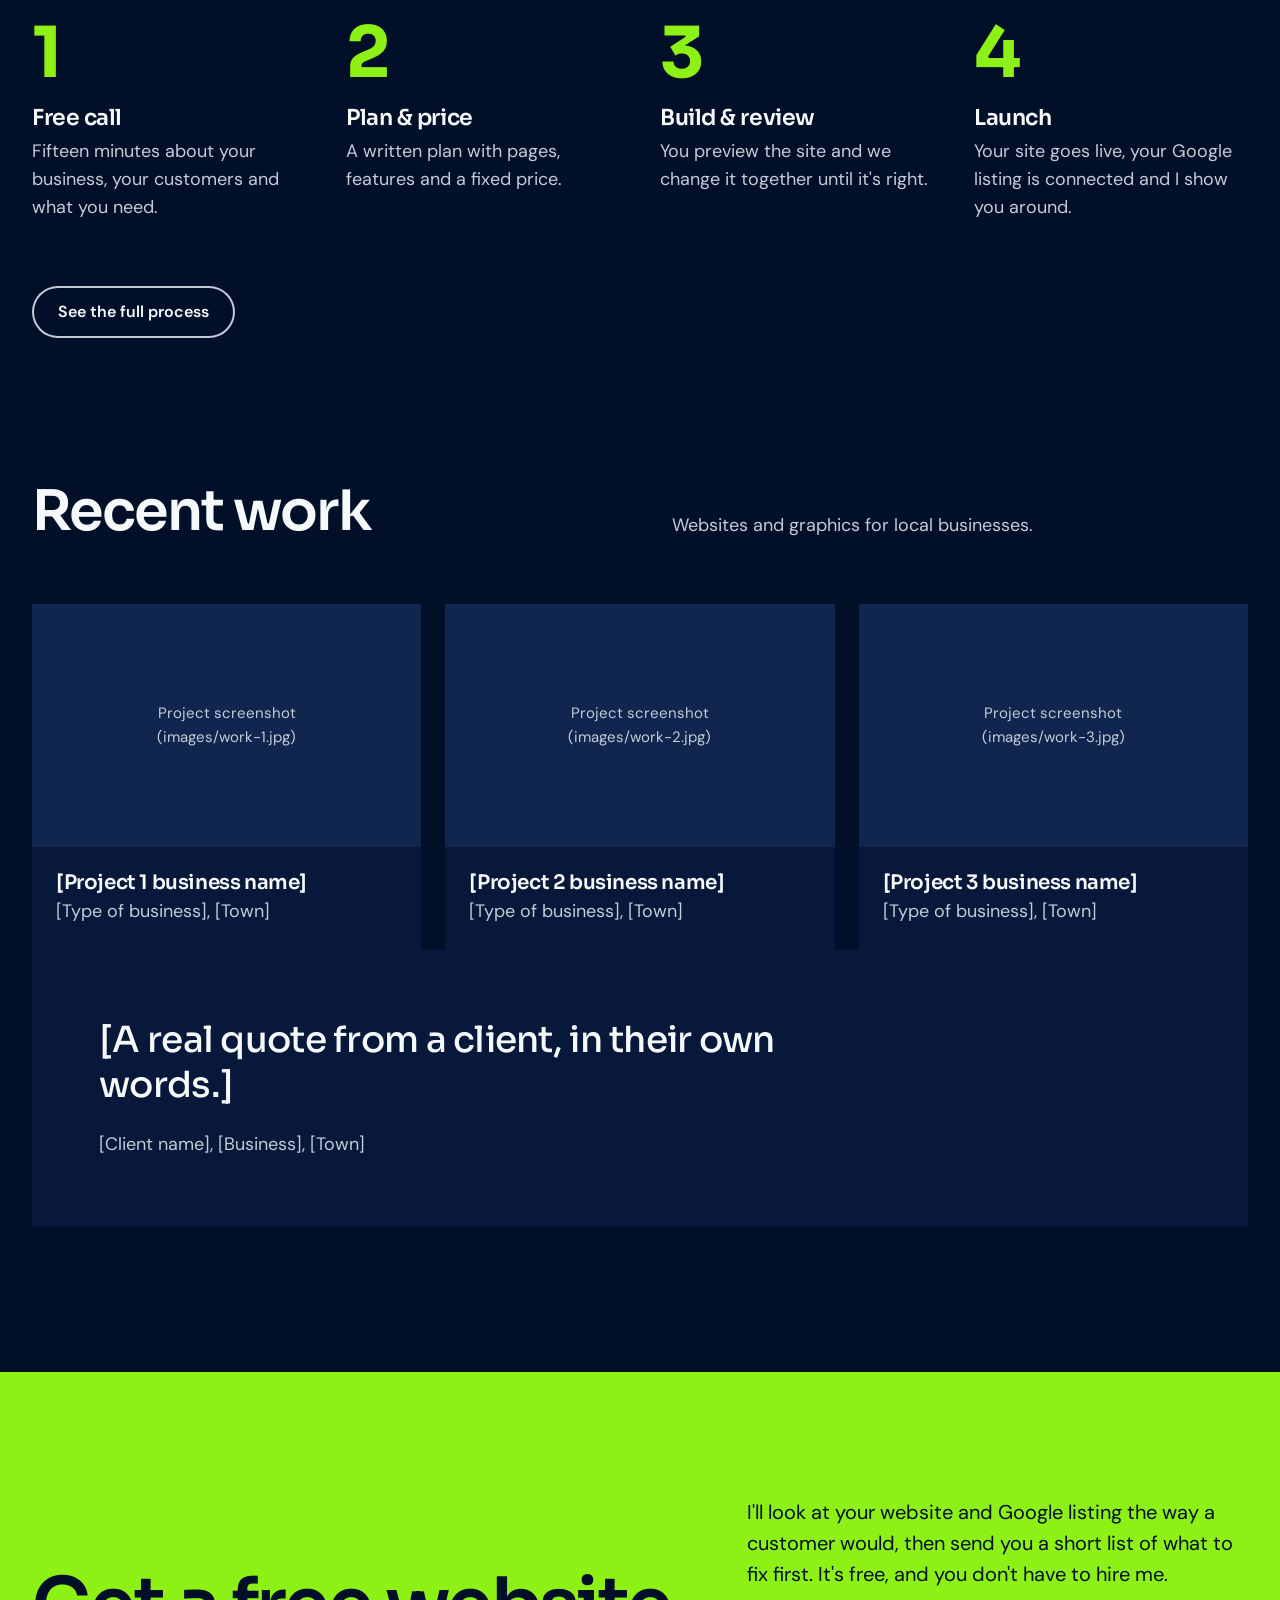
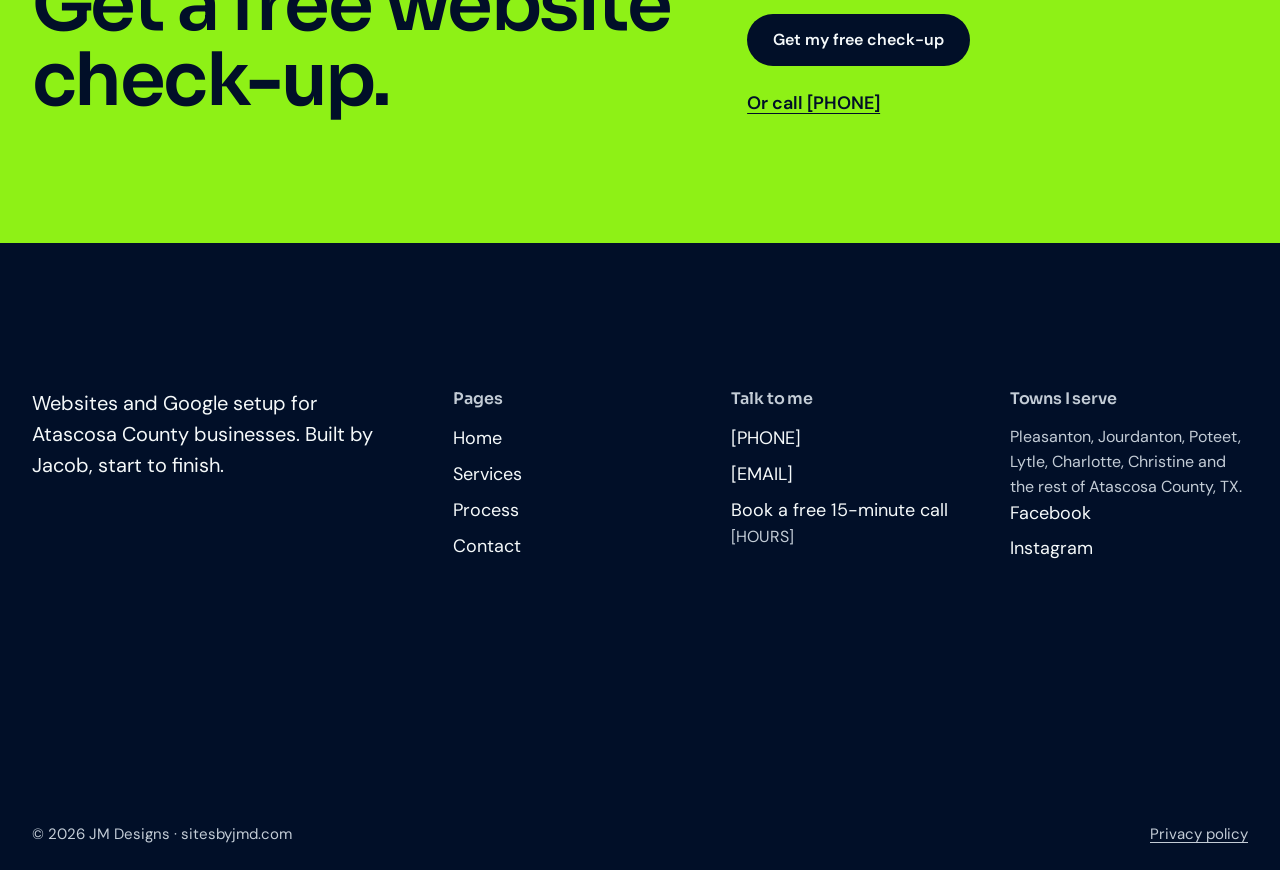
==== commit 337438e2: "Add JM Designs logo and photography - Header uses the real white logo - Full-width photo on home; ph" ====
--- a/index.html
+++ b/index.html
@@ -82,8 +82,7 @@
   <header class="site-header">
     <div class="wrap">
       <a class="brand" href="index.html" aria-label="JM Designs, home">
-        <span class="brand-mark" aria-hidden="true">JMD</span>
-        <span class="brand-name" aria-hidden="true">JM DESIGNS</span>
+        <img class="brand-logo" src="images/logo-white.png" alt="" width="480" height="227">
       </a>
       <button class="nav-toggle" type="button" aria-expanded="false" aria-controls="site-nav">
         <span class="nav-toggle-bars" aria-hidden="true"></span> Menu
@@ -180,6 +179,10 @@
       </div>
     </section>
 
+    <figure class="bleed">
+      <img src="images/shop-owners.webp" alt="Shop owners looking over a new website on a tablet in their pottery store" width="1536" height="1024" loading="lazy" decoding="async">
+    </figure>
+
     <section class="section" aria-labelledby="services-title">
       <div class="wrap">
         <div class="section-head split" data-reveal>
--- a/css/styles.css
+++ b/css/styles.css
@@ -606,3 +606,17 @@
   .mock-mini { width: 40%; min-width: 7.5rem; }
   .mock-mini .mock-block { display: none; }
 }
+
+/* ---------- Logo and photography ---------- */
+.brand-logo { width: auto; height: 2.75rem; }
+@media (min-width: 60em) { .brand-logo { height: 3.5rem; } }
+.bleed { margin: 0; }
+.bleed img { width: 100%; aspect-ratio: 21 / 9; object-fit: cover; object-position: 50% 45%; }
+@media (max-width: 40em) { .bleed img { aspect-ratio: 4 / 3; } }
+.page-head-grid { display: grid; gap: var(--space-4); align-items: center; }
+.page-head-media { margin: 0; }
+.page-head-media img { width: 100%; aspect-ratio: 4 / 3; object-fit: cover; }
+@media (min-width: 60em) {
+  .page-head-grid { grid-template-columns: 1.05fr 0.95fr; gap: clamp(3rem, 5vw, 6rem); }
+}
+.svc-visual .svc-photo { width: 100%; height: auto; background: var(--navy-2); padding: clamp(1rem, 0.5rem + 2vw, 2.5rem); }
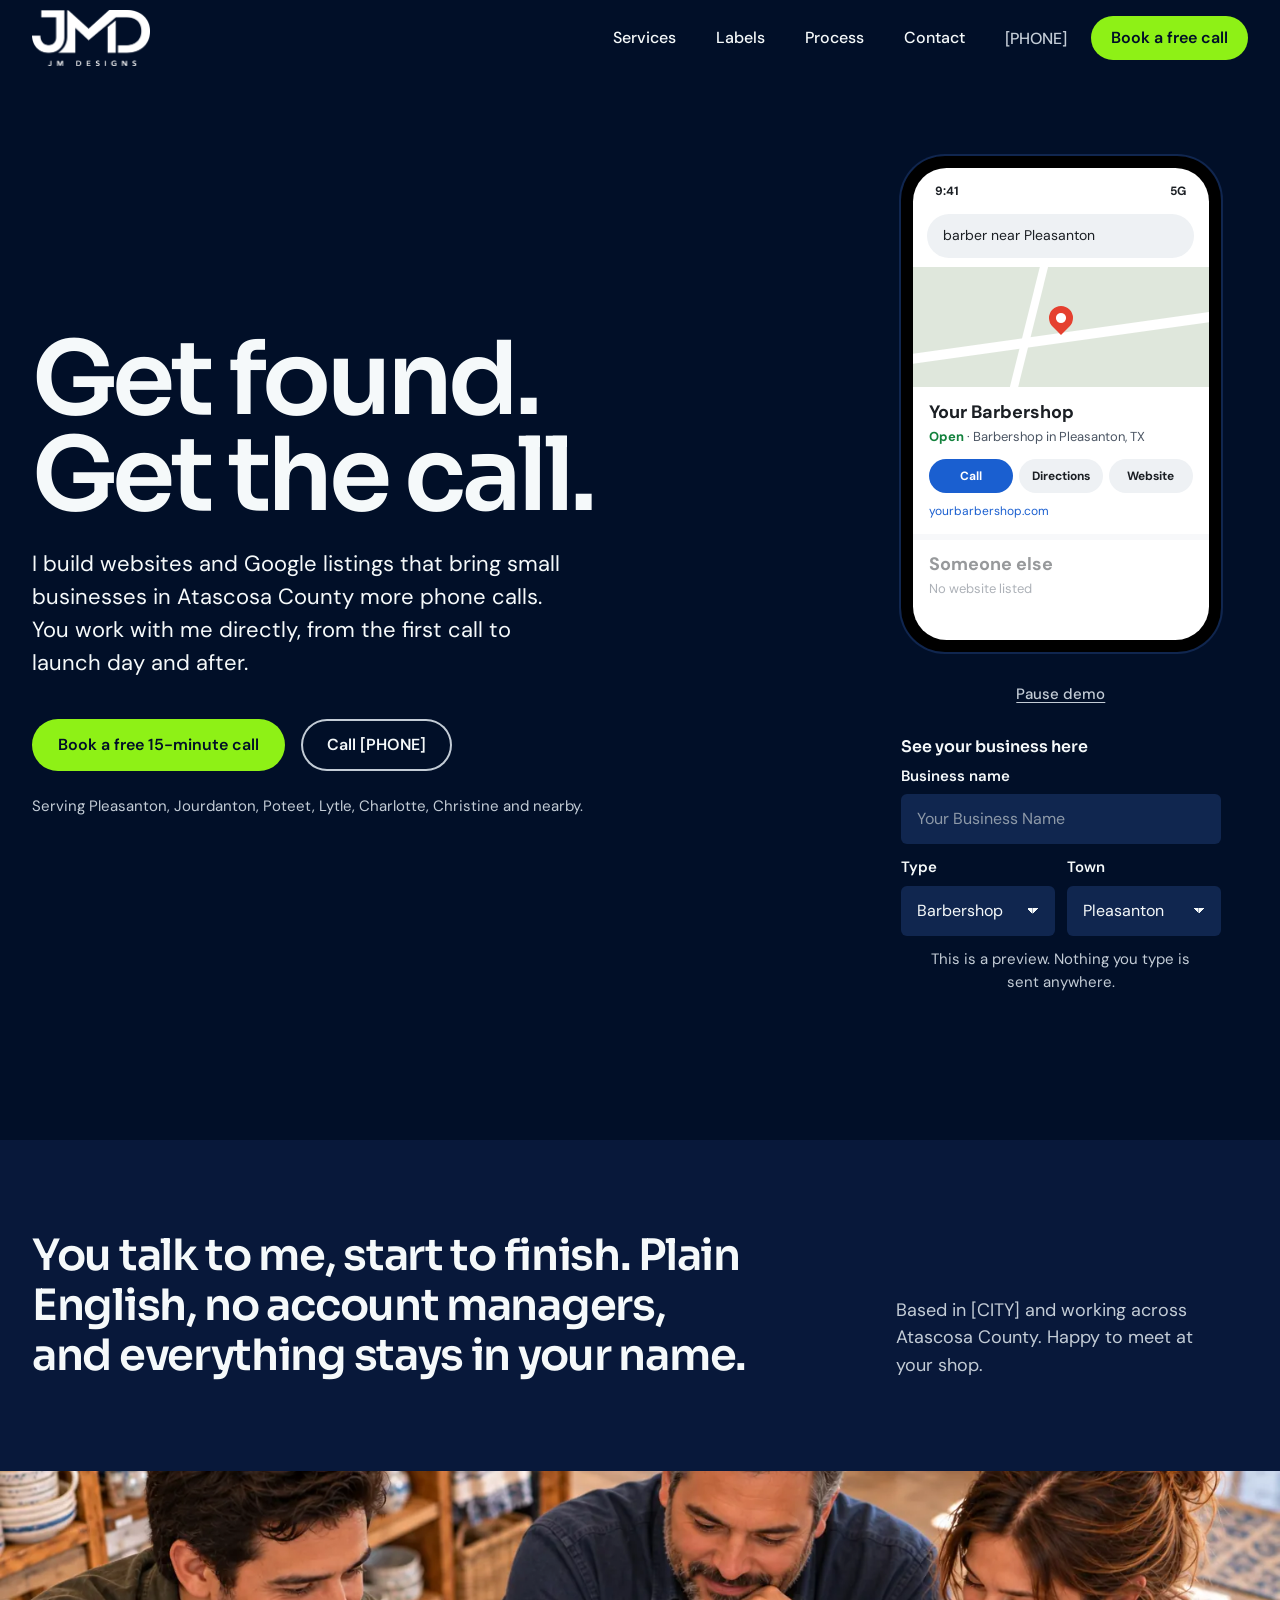
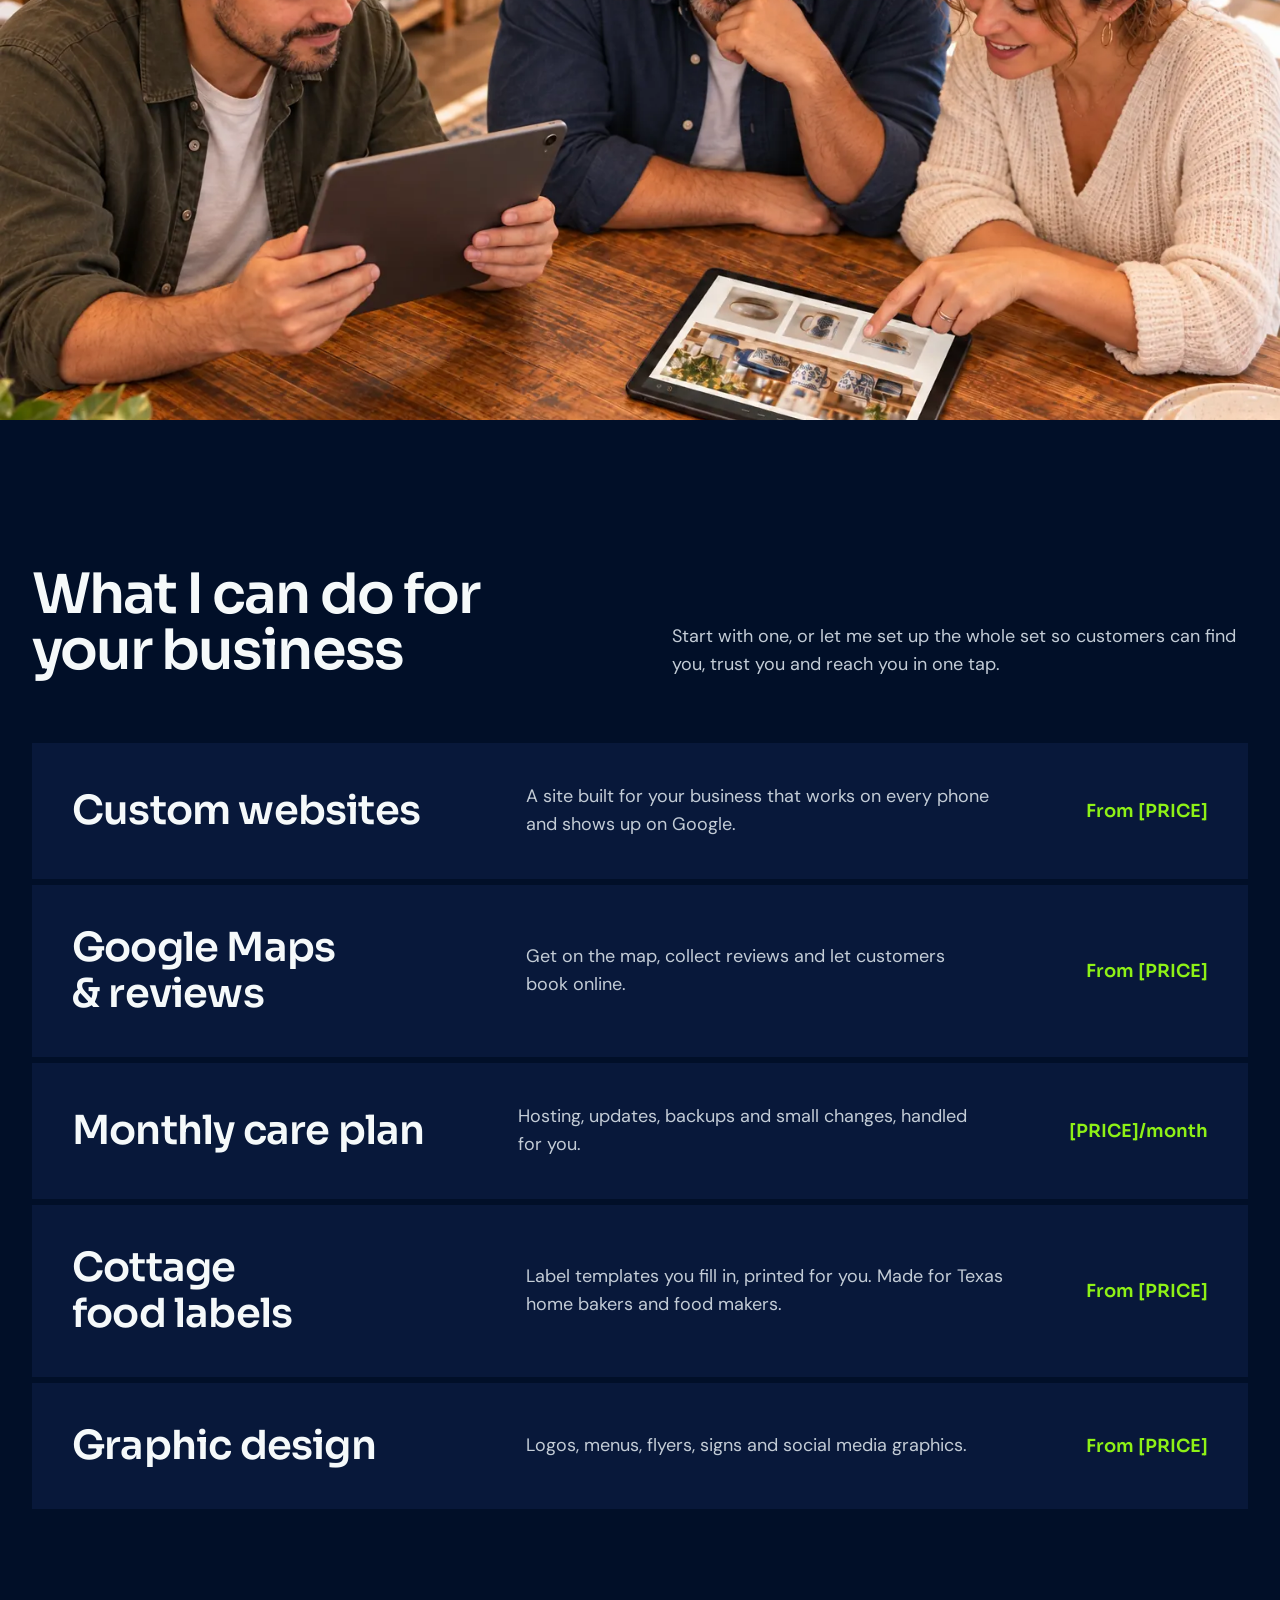
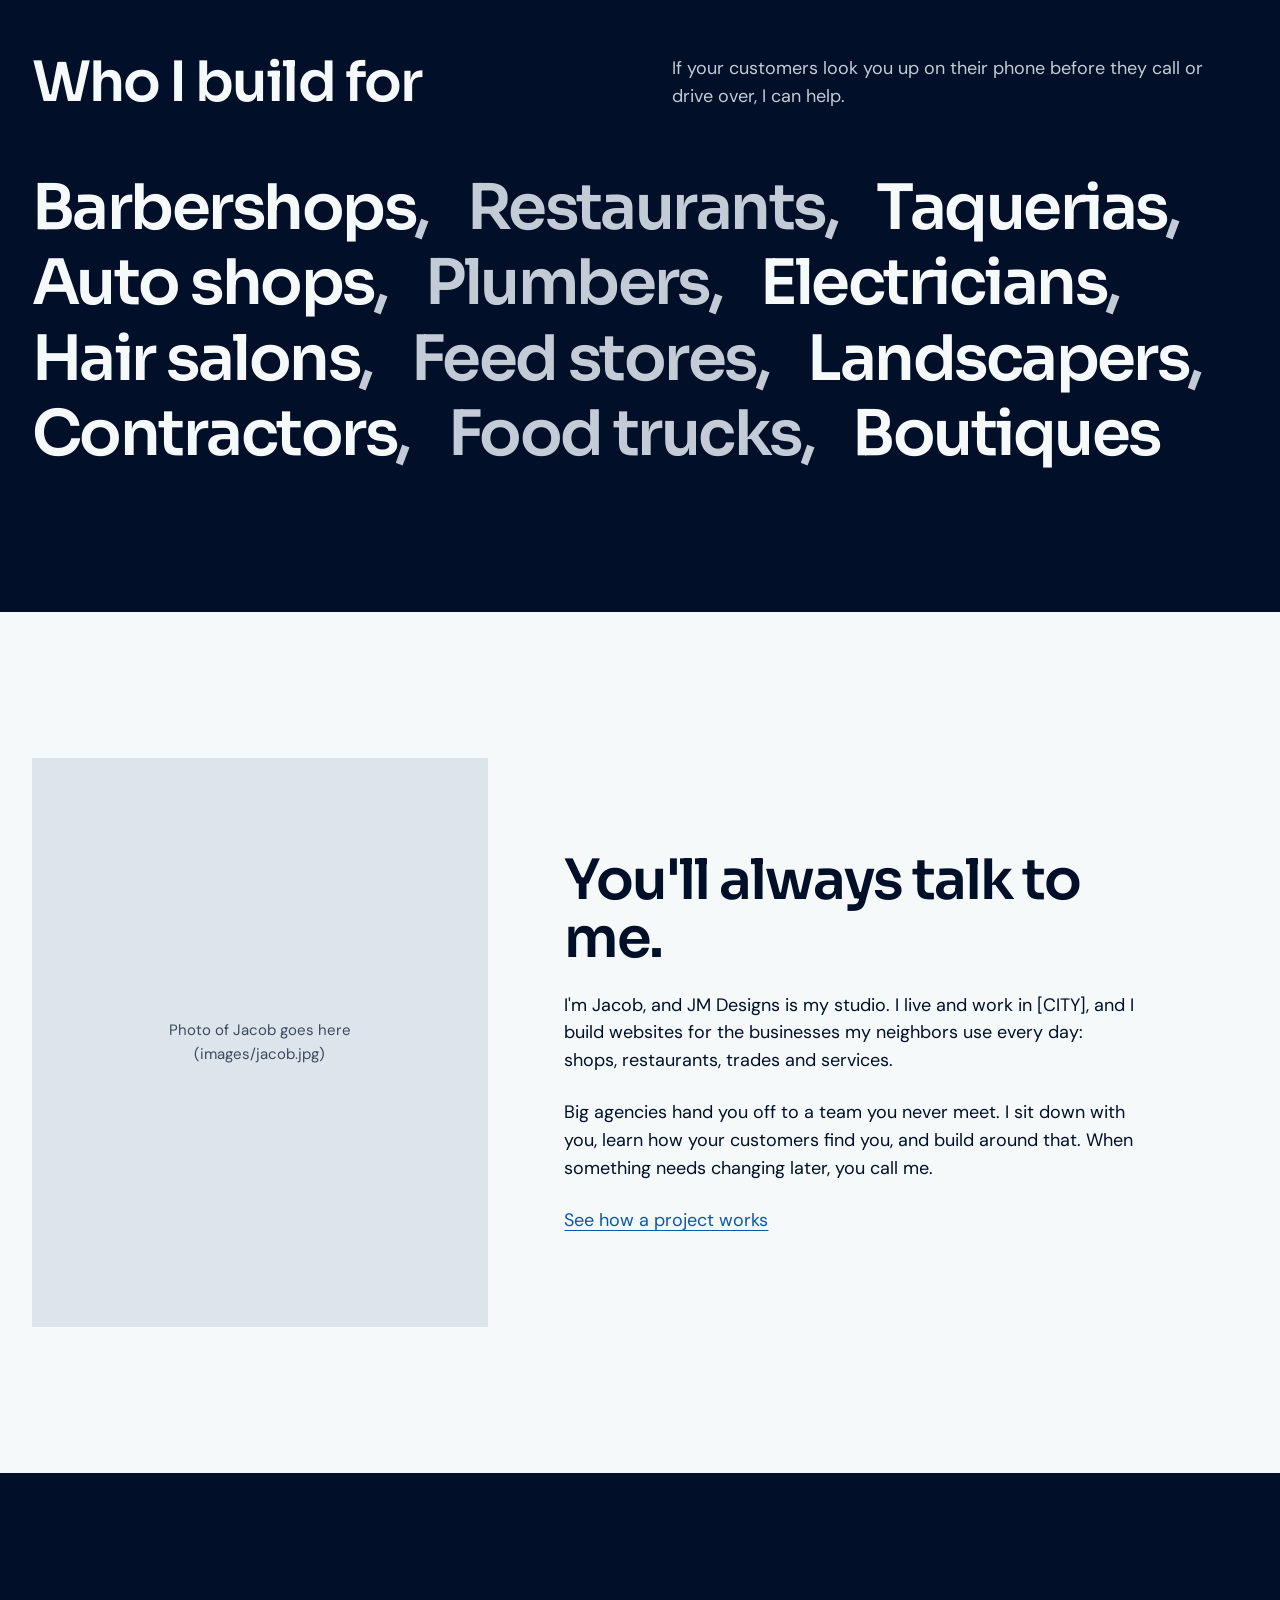
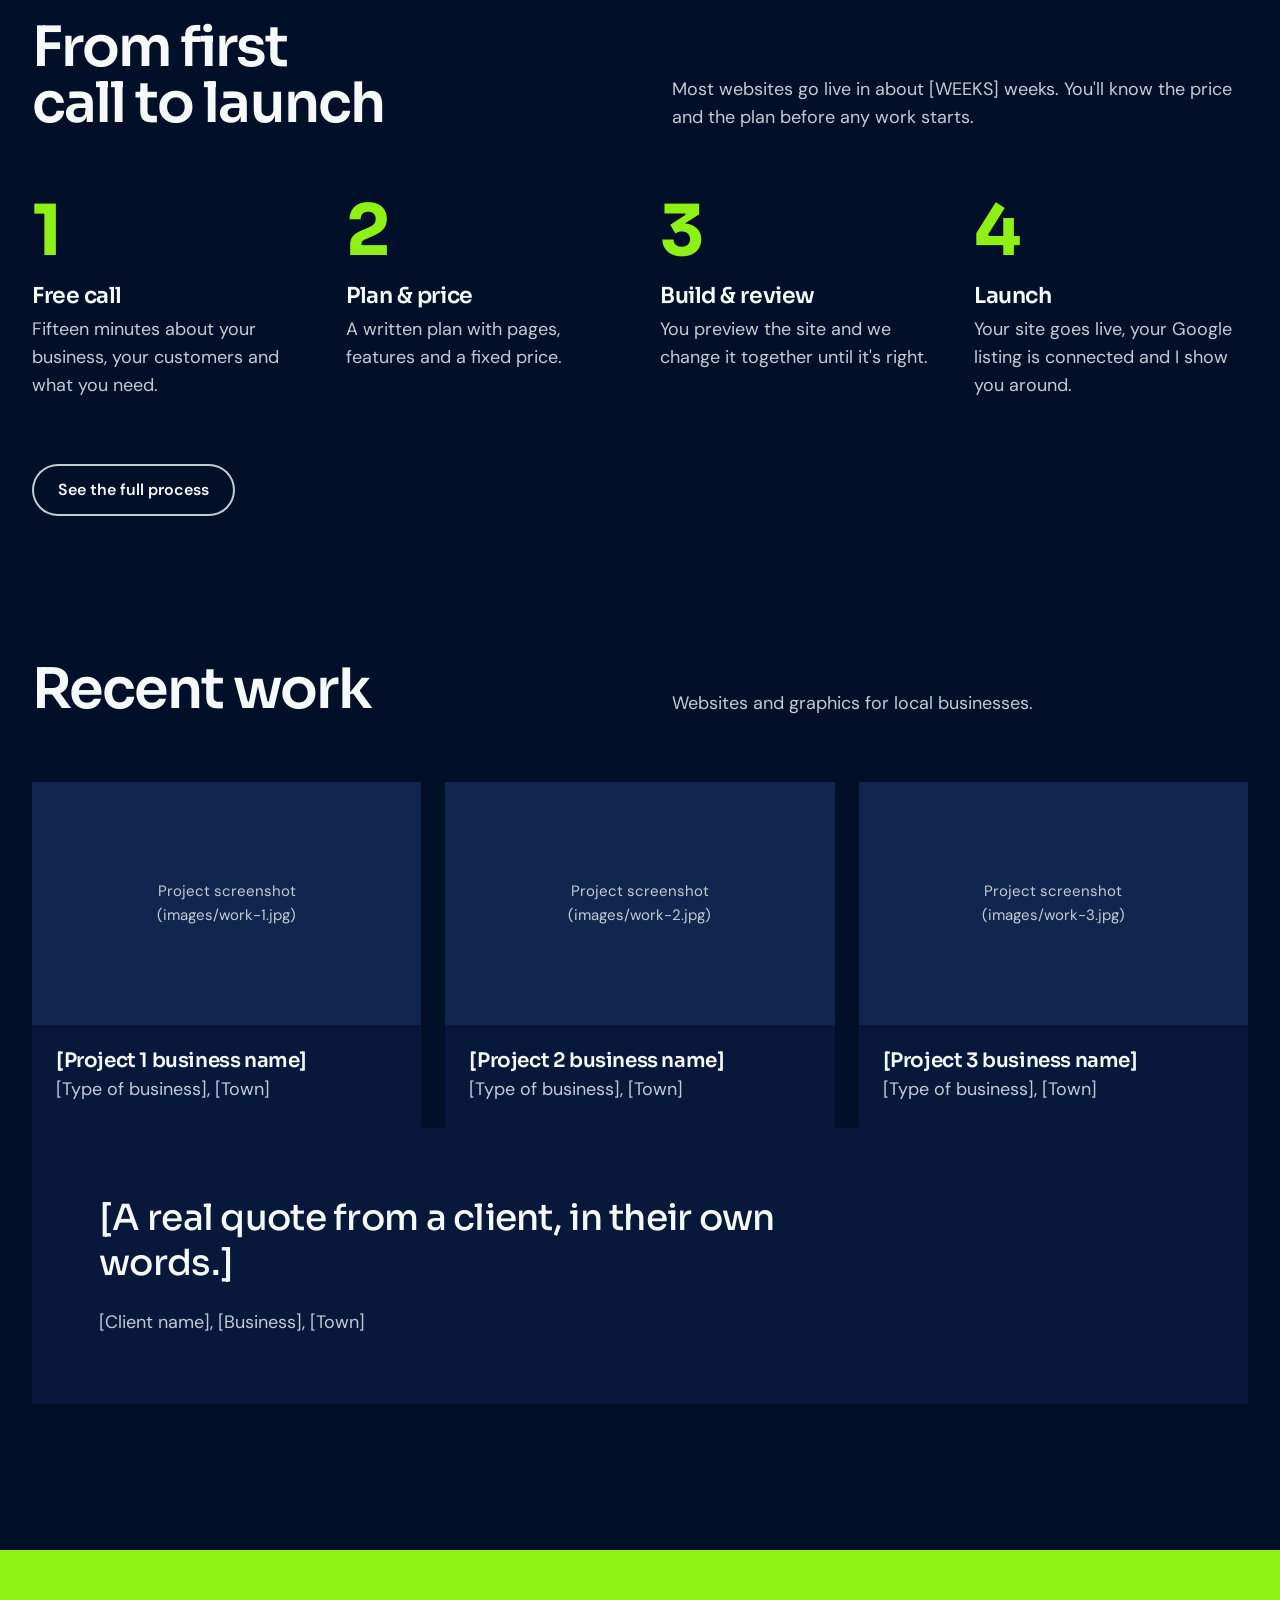
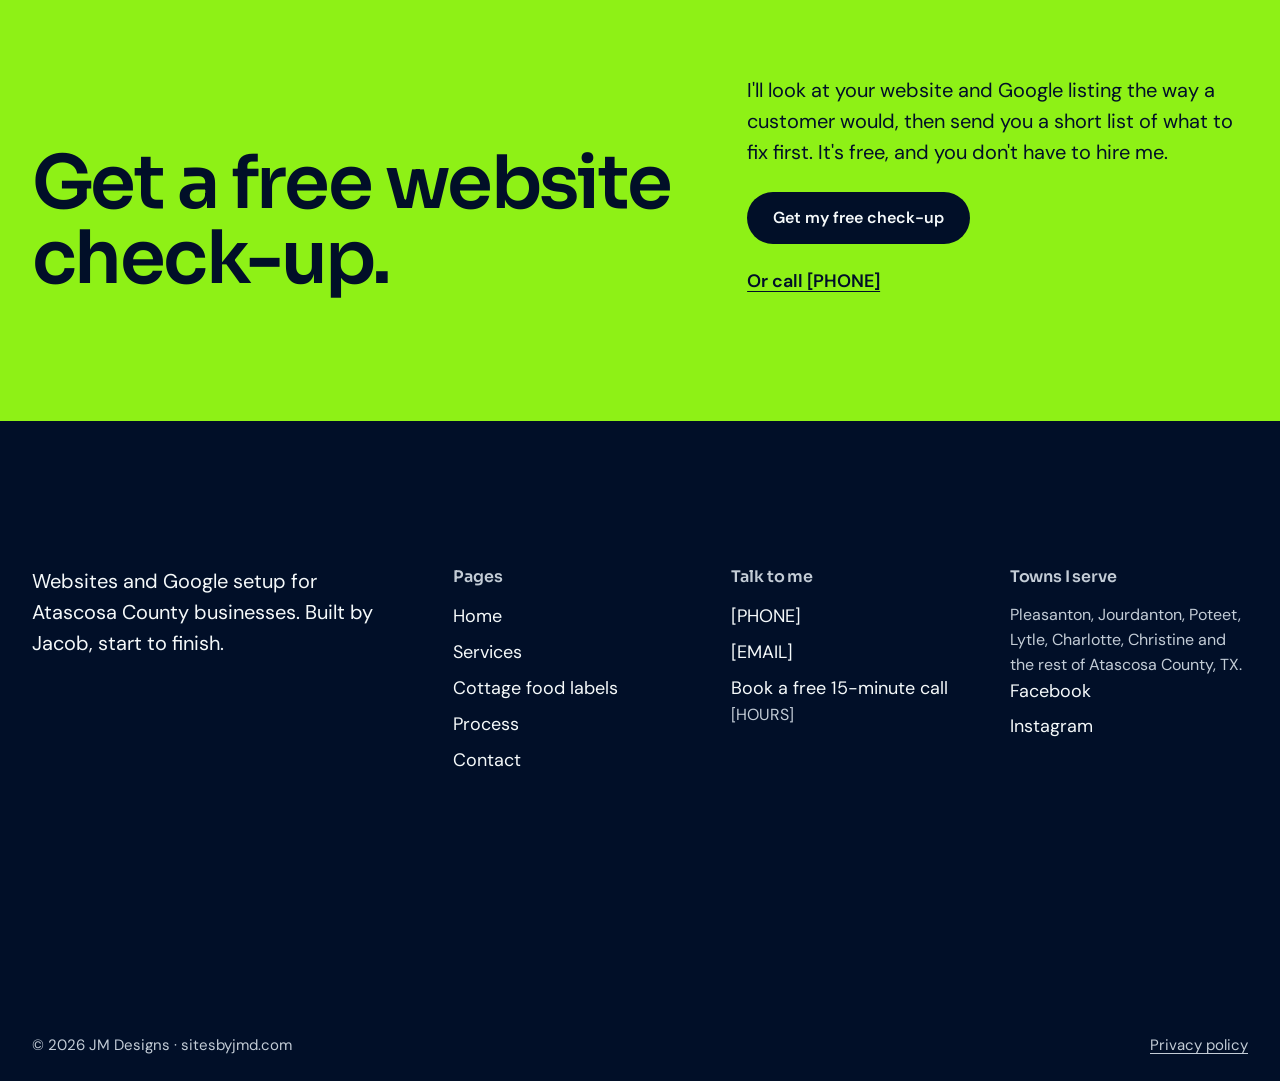
==== commit f1f2dff2: "Add Cottage Food Labels page - New labels.html: how it works, live label template preview (style,   " ====
--- a/index.html
+++ b/index.html
@@ -90,6 +90,7 @@
       <nav id="site-nav" class="site-nav" aria-label="Main">
         <ul>
           <li><a href="services.html">Services</a></li>
+          <li><a href="labels.html">Labels</a></li>
           <li><a href="process.html">Process</a></li>
           <li><a href="contact.html">Contact</a></li>
         </ul>
@@ -187,12 +188,13 @@
       <div class="wrap">
         <div class="section-head split" data-reveal>
           <h2 id="services-title">What I can do for your business</h2>
-          <p>Start with one, or let me set up all four so customers can find you, trust you and reach you in one tap.</p>
+          <p>Start with one, or let me set up the whole set so customers can find you, trust you and reach you in one tap.</p>
         </div>
         <ul class="service-index" data-reveal>
           <li><a href="services.html#websites"><h3>Custom websites</h3><p>A site built for your business that works on every phone and shows up on Google.</p><span class="price">From [PRICE]</span></a></li>
           <li><a href="services.html#google"><h3>Google Maps &amp; reviews</h3><p>Get on the map, collect reviews and let customers book online.</p><span class="price">From [PRICE]</span></a></li>
           <li><a href="services.html#care"><h3>Monthly care plan</h3><p>Hosting, updates, backups and small changes, handled for you.</p><span class="price">[PRICE]/month</span></a></li>
+          <li><a href="labels.html"><h3>Cottage food labels</h3><p>Label templates you fill in, printed for you. Made for Texas home bakers and food makers.</p><span class="price">From [PRICE]</span></a></li>
           <li><a href="services.html#graphics"><h3>Graphic design</h3><p>Logos, menus, flyers, signs and social media graphics.</p><span class="price">From [PRICE]</span></a></li>
         </ul>
       </div>
@@ -285,6 +287,7 @@
           <ul>
             <li><a href="index.html">Home</a></li>
             <li><a href="services.html">Services</a></li>
+            <li><a href="labels.html">Cottage food labels</a></li>
             <li><a href="process.html">Process</a></li>
             <li><a href="contact.html">Contact</a></li>
           </ul>
--- a/css/styles.css
+++ b/css/styles.css
@@ -295,21 +295,21 @@
 .service-index { list-style: none; }
 .service-index li { background: var(--navy-2); }
 .service-index li + li { margin-top: 0.375rem; }
-.service-index a {
+.service-index > li > a {
   display: grid; gap: var(--space-1); padding: var(--space-4) var(--space-3);
   color: var(--ink); text-decoration: none;
   transition: background-color 200ms ease;
 }
 @media (hover: hover) and (pointer: fine) {
-  .service-index a { transition: background-color 220ms var(--ease-out), color 220ms var(--ease-out); }
-  .service-index a:hover { background: var(--lime); color: var(--navy); }
-  .service-index a:hover p, .service-index a:hover .price { color: var(--navy); }
+  .service-index > li > a { transition: background-color 220ms var(--ease-out), color 220ms var(--ease-out); }
+  .service-index > li > a:hover { background: var(--lime); color: var(--navy); }
+  .service-index > li > a:hover p, .service-index > li > a:hover .price { color: var(--navy); }
 }
 .service-index h3 { font-size: clamp(1.625rem, 1.2rem + 1.8vw, 2.5rem); }
 .service-index p { color: var(--ink-soft); transition: color 220ms var(--ease-out); }
 .service-index .price { font: 600 1.125rem var(--font-display); color: var(--lime); }
 @media (min-width: 60em) {
-  .service-index a { grid-template-columns: 1.1fr 1.4fr auto; align-items: center; gap: var(--space-5); padding: var(--space-4); }
+  .service-index > li > a { grid-template-columns: 1.1fr 1.4fr auto; align-items: center; gap: var(--space-5); padding: var(--space-4); }
 }
 
 /* ---------- Light field (Meet Jacob, Check-up) ---------- */
@@ -593,7 +593,7 @@
   .btn-primary:hover { background: var(--lime); }
   .btn-navy:hover { background: var(--navy); }
   .btn-ghost:hover { box-shadow: inset 0 0 0 2px var(--ink-soft); }
-  .service-index a:hover { background: var(--navy-2); }
+  .service-index > li > a:hover { background: var(--navy-2); }
   .faq-list summary:hover { background: transparent; }
   .input:hover, .select:hover, .textarea:hover { border-color: transparent; }
 }
@@ -620,3 +620,87 @@
   .page-head-grid { grid-template-columns: 1.05fr 0.95fr; gap: clamp(3rem, 5vw, 6rem); }
 }
 .svc-visual .svc-photo { width: 100%; height: auto; background: var(--navy-2); padding: clamp(1rem, 0.5rem + 2vw, 2.5rem); }
+
+/* ---------- Labels page ---------- */
+.label {
+  --l-bg: #fbf7ef; --l-ink: #1d2433; --l-accent: #1d2433;
+  background: var(--l-bg); color: var(--l-ink);
+  width: 100%; max-width: 26rem; aspect-ratio: 4 / 3; padding: 1.25rem 1.4rem;
+  border-radius: 0.6rem; display: flex; flex-direction: column; gap: 0.35rem;
+  font-family: var(--font-body); overflow: hidden;
+}
+.label p { max-width: none; }
+.label--kraft { --l-bg: #c9a77c; --l-ink: #2a1d10; --l-accent: #2a1d10; }
+.label--bright { --l-bg: #ffffff; --l-ink: #10203f; --l-accent: #e4572e; box-shadow: inset 0 0.6rem 0 var(--l-accent); padding-top: 1.6rem; }
+.label--classic { box-shadow: inset 0 0 0 0.35rem var(--l-bg), inset 0 0 0 0.45rem var(--l-accent); padding: 1.5rem 1.6rem; }
+.lb-biz { font: 600 0.75rem/1.2 var(--font-body); letter-spacing: 0.02em; color: var(--l-accent); }
+.lb-product { font: 700 clamp(1.5rem, 1.2rem + 1vw, 2rem)/1 var(--font-display); letter-spacing: -0.035em; margin-bottom: 0.25rem; overflow-wrap: anywhere; }
+.lb-ing, .lb-contains, .lb-made, .lb-batch { font-size: 0.75rem; line-height: 1.35; }
+.lb-contains { font-weight: 700; }
+.lb-disclosure { font-size: 0.5625rem; line-height: 1.3; font-weight: 600; margin-top: auto; }
+.lb-safe { font-size: 0.5625rem; line-height: 1.3; font-weight: 700; }
+.lb-addr { font-size: 0.6875rem; font-weight: 600; }
+.label [hidden] { display: none; }
+
+.label-stage { display: grid; place-items: center; min-height: 20rem; position: relative; }
+.label-stage .label { position: absolute; width: min(80%, 22rem); }
+.label-stage .label:first-child { transform: translate(-12%, -10%) rotate(-6deg); }
+.label-stage .label:last-child { transform: translate(10%, 12%) rotate(3deg); }
+.label-stage.small { background: var(--navy-2); min-height: 22rem; }
+.label-stage.small .label { transform: translate(-10%, -4%) rotate(-3deg); width: min(72%, 20rem); }
+.sticker-thanks {
+  position: absolute; right: 12%; bottom: 12%; width: 7.5rem; height: 7.5rem; border-radius: 50%;
+  background: var(--lime); color: var(--navy); display: grid; place-items: center; text-align: center;
+  font: 700 1.25rem/1 var(--font-display); letter-spacing: -0.03em; transform: rotate(8deg);
+}
+@media (min-width: 60em) { .page-head .label-stage { min-height: 26rem; } }
+
+.builder { display: grid; gap: var(--space-5); }
+.builder-fields { display: grid; gap: var(--space-3); margin-top: var(--space-4); }
+.builder-fields .two { display: grid; gap: var(--space-3); }
+.builder-fields fieldset { border: 0; margin: 0; padding: 0; }
+.builder-fields legend { font-weight: 600; font-size: var(--step-small); margin-bottom: 0.5rem; padding: 0; }
+.field-paper .field label, .field-paper legend { color: var(--paper-ink); }
+.field-paper .hint { color: var(--paper-soft); }
+.field-paper .input, .field-paper .textarea { background: #fff; color: var(--paper-ink); border-color: #c8d2dc; }
+.field-paper .input:hover, .field-paper .textarea:hover { border-color: #8d99a8; }
+.field-paper .input:focus, .field-paper .textarea:focus { border-color: #0a58a8; }
+.field-paper .input::placeholder, .field-paper .textarea::placeholder { color: #66707d; }
+.field-paper .input, .field-paper .textarea { caret-color: var(--paper-ink); }
+.textarea.short { min-height: 5.5rem; }
+.checks { display: flex; flex-wrap: wrap; gap: 0.5rem; }
+.check { display: inline-flex; align-items: center; gap: 0.5rem; font-size: 1rem; cursor: pointer; }
+.checks .check { background: #fff; padding: 0.5rem 0.8rem; border-radius: 999px; box-shadow: inset 0 0 0 2px #c8d2dc; }
+.checks .check:has(input:checked) { box-shadow: inset 0 0 0 2px var(--paper-ink); }
+.extras { display: grid; gap: 0.6rem; }
+.extras .check { align-items: flex-start; }
+.extras input { margin-top: 0.3rem; }
+.check input { width: 1.1rem; height: 1.1rem; accent-color: var(--paper-ink); }
+.styles { display: flex; flex-wrap: wrap; gap: 0.5rem; }
+.styles legend { width: 100%; }
+.swatch { display: inline-flex; align-items: center; gap: 0.5rem; padding: 0.55rem 0.9rem 0.55rem 0.7rem; border-radius: 999px; background: #fff; box-shadow: inset 0 0 0 2px #c8d2dc; cursor: pointer; font-weight: 600; }
+.swatch:has(input:checked) { box-shadow: inset 0 0 0 2px var(--paper-ink); }
+.swatch input { appearance: none; width: 1.25rem; height: 1.25rem; border-radius: 50%; margin: 0; box-shadow: inset 0 0 0 2px rgba(0,0,0,.25); }
+.swatch--classic input { background: #fbf7ef; }
+.swatch--kraft input { background: #c9a77c; }
+.swatch--bright input { background: #e4572e; }
+.swatch input:focus-visible { outline: 3px solid #0a58a8; outline-offset: 2px; }
+.builder-preview { display: grid; gap: var(--space-2); align-content: start; }
+.label-frame { background: #dde5ec; padding: clamp(1.5rem, 1rem + 3vw, 3.5rem); display: grid; place-items: center; }
+.label-frame .label { max-width: 28rem; }
+.small { font-size: var(--step-small); }
+@media (min-width: 48em) { .builder-fields .two { grid-template-columns: 1fr 1fr; } }
+@media (min-width: 60em) {
+  .builder { grid-template-columns: 1fr 1fr; gap: clamp(3rem, 5vw, 6rem); align-items: start; }
+  .builder-preview { position: sticky; top: 7rem; }
+}
+.rules li { color: var(--ink); }
+.fine-print { margin-top: var(--space-5); font-size: var(--step-small); color: var(--ink-soft); max-width: 60ch; }
+.service-index.static li > div { display: grid; gap: var(--space-1); padding: var(--space-4) var(--space-3); }
+.service-index.static h3 { font-size: clamp(1.5rem, 1.2rem + 1.2vw, 2.125rem); }
+@media (min-width: 60em) { .service-index.static li > div { grid-template-columns: 1.1fr 1.4fr auto; align-items: center; gap: var(--space-5); padding: var(--space-4); } }
+.addon { margin-top: var(--space-5); background: var(--navy-2); padding: clamp(1.5rem, 1rem + 2vw, 2.5rem); display: grid; gap: var(--space-2); justify-items: start; }
+.addon h3 { font-size: var(--step-sub); }
+.addon p { color: var(--ink-soft); }
+.field-paper { color-scheme: light; }
+.builder-form > p { margin-top: var(--space-2); }
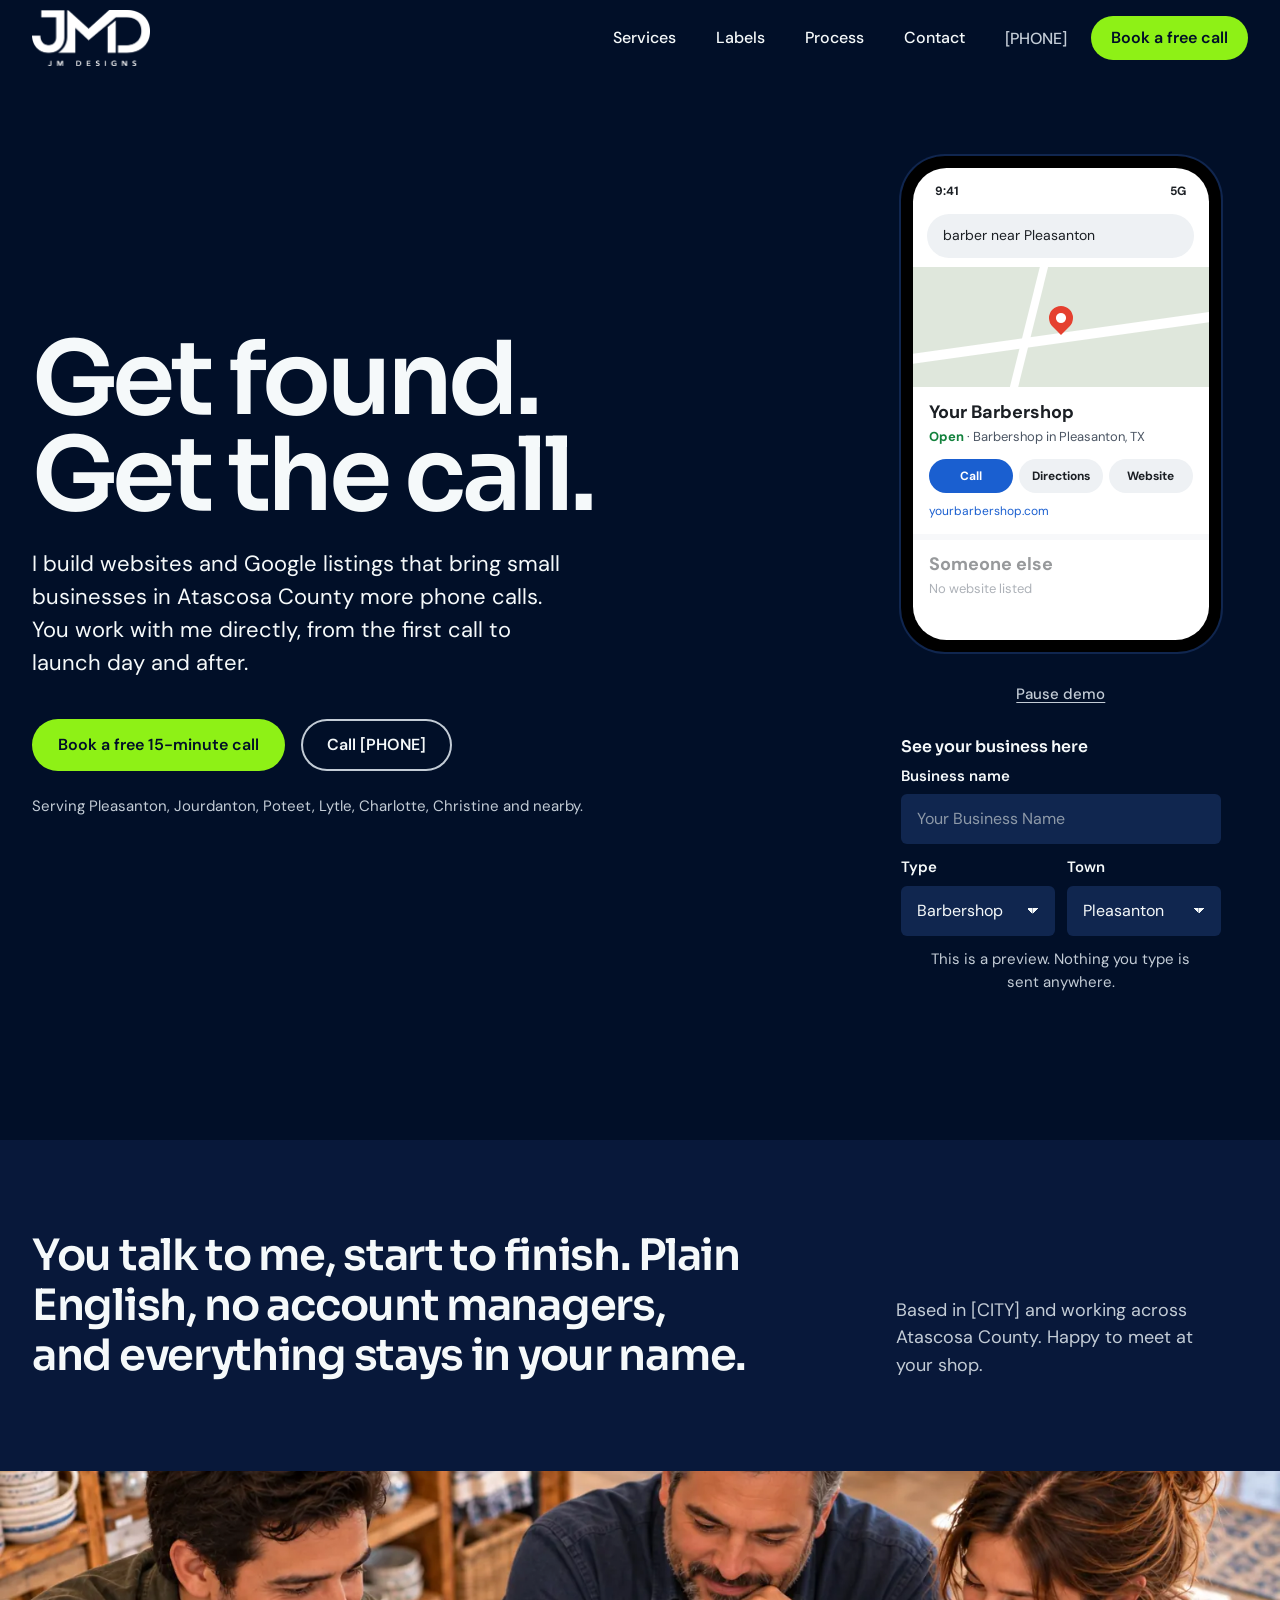
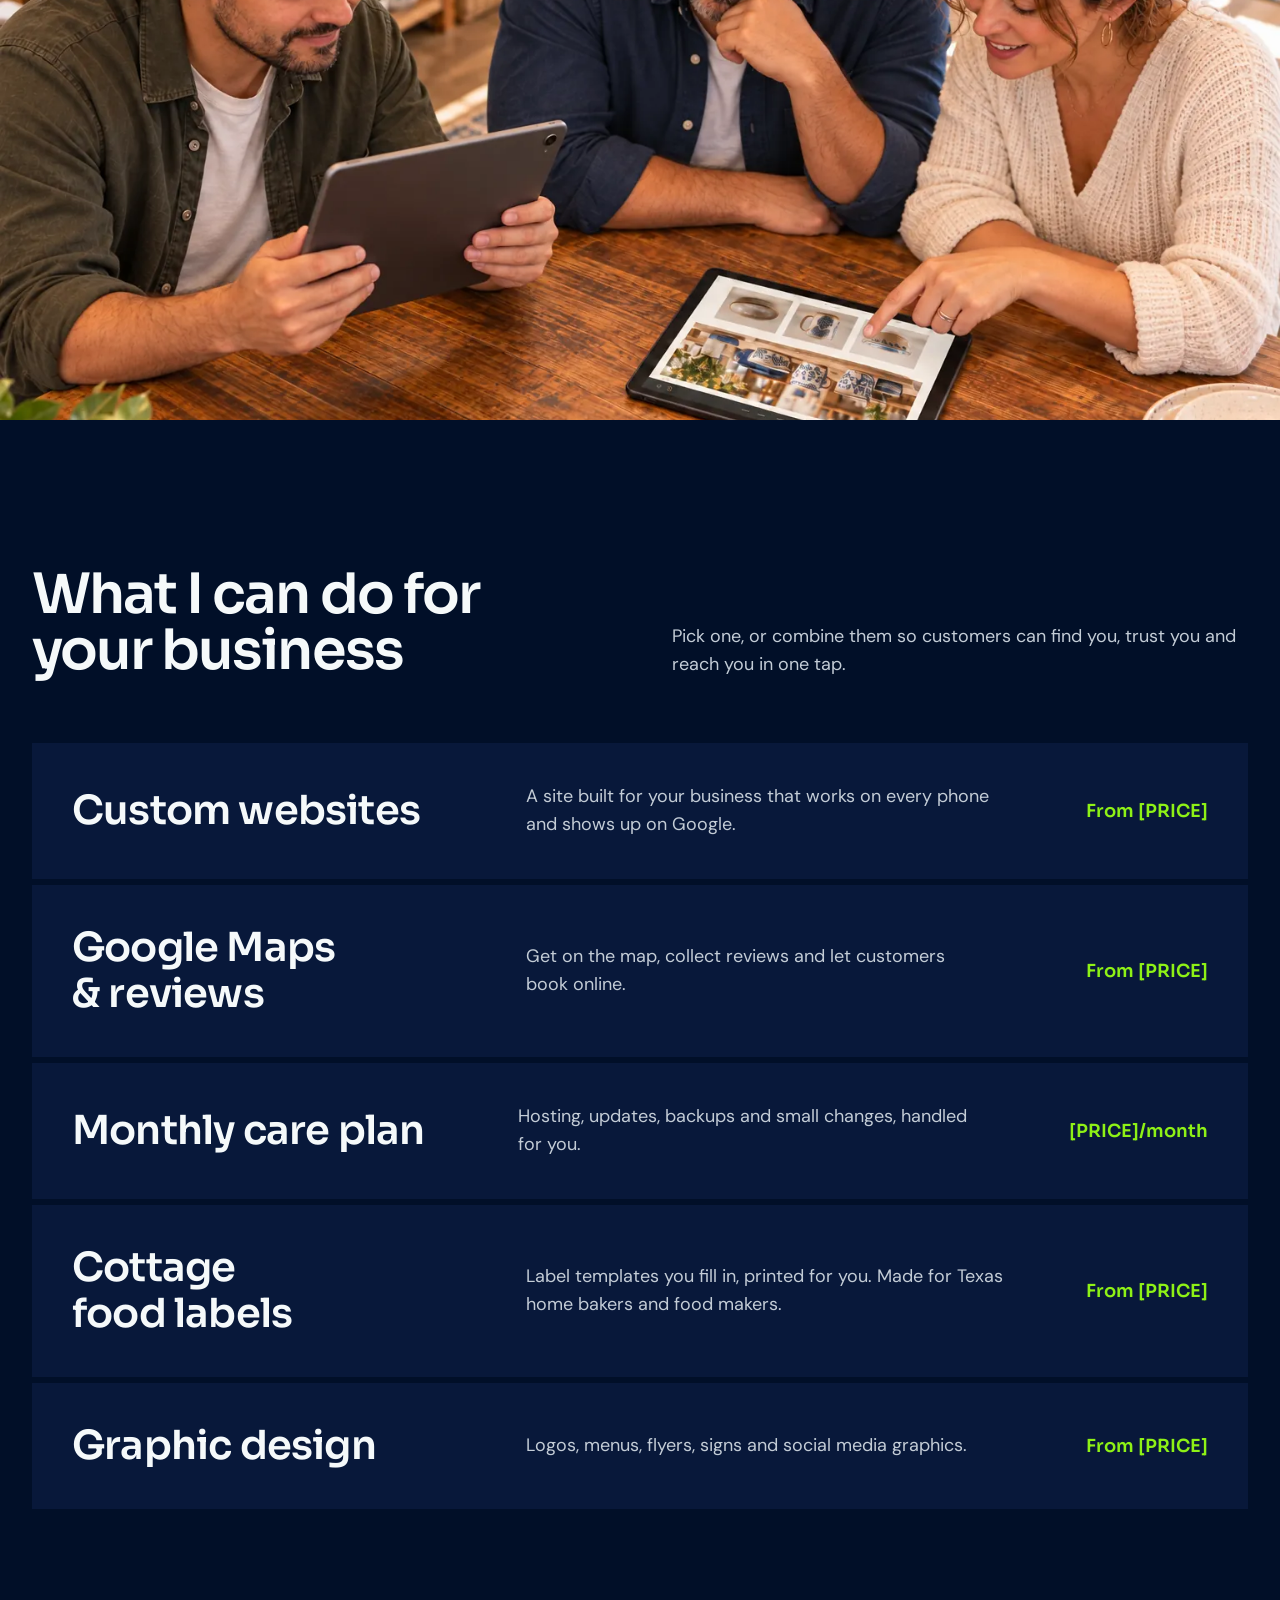
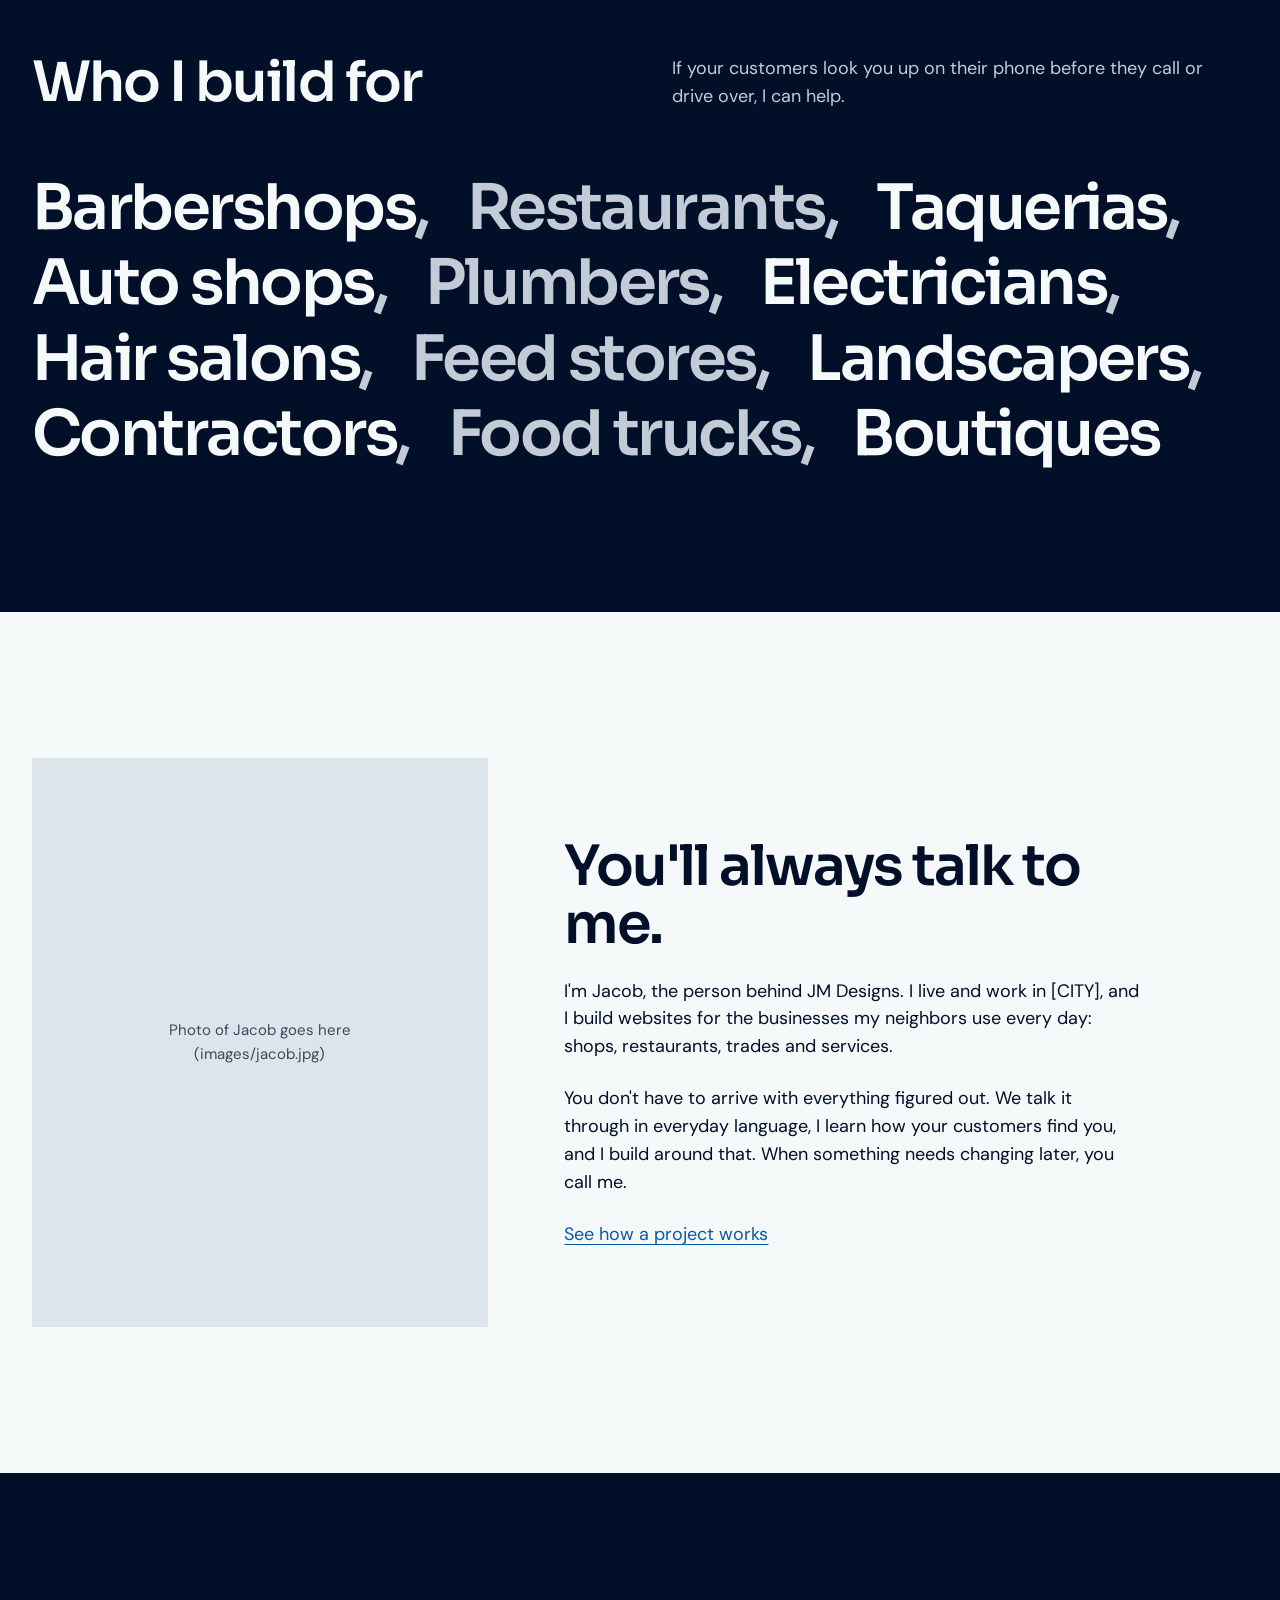
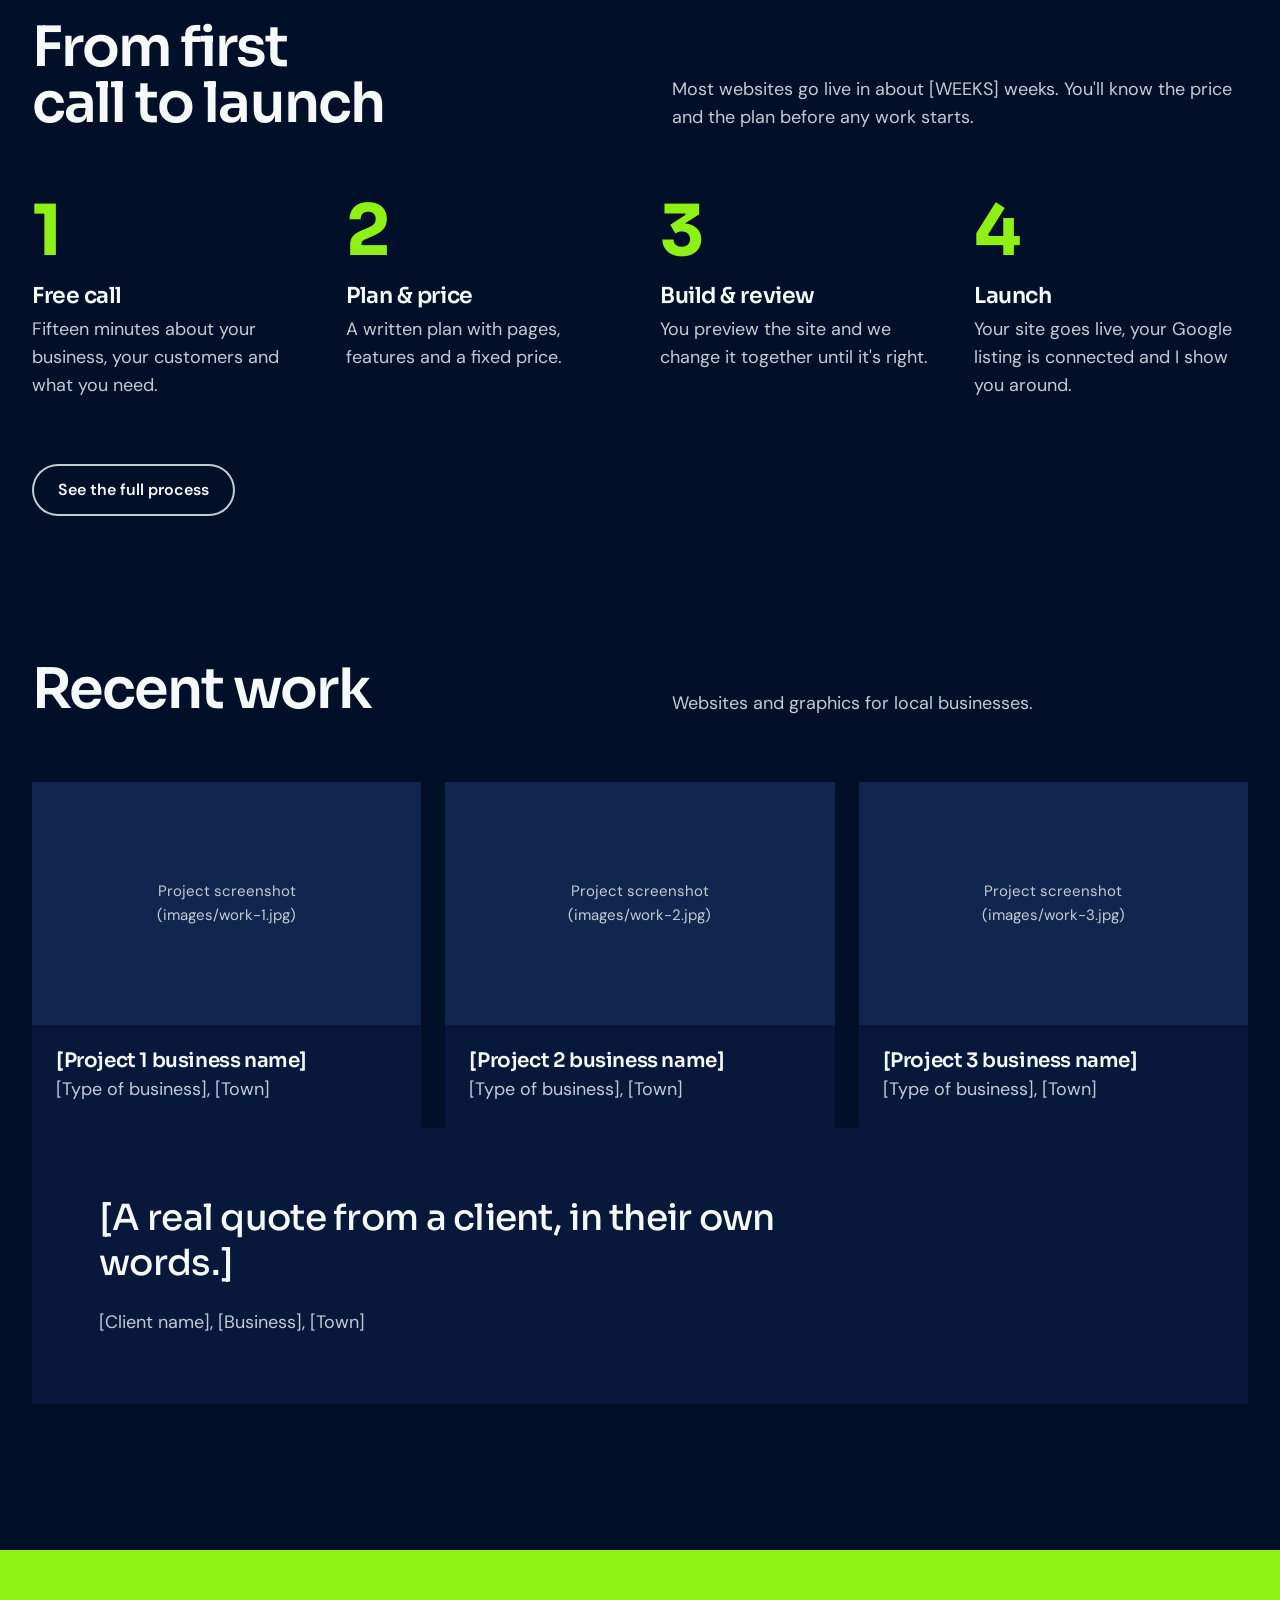
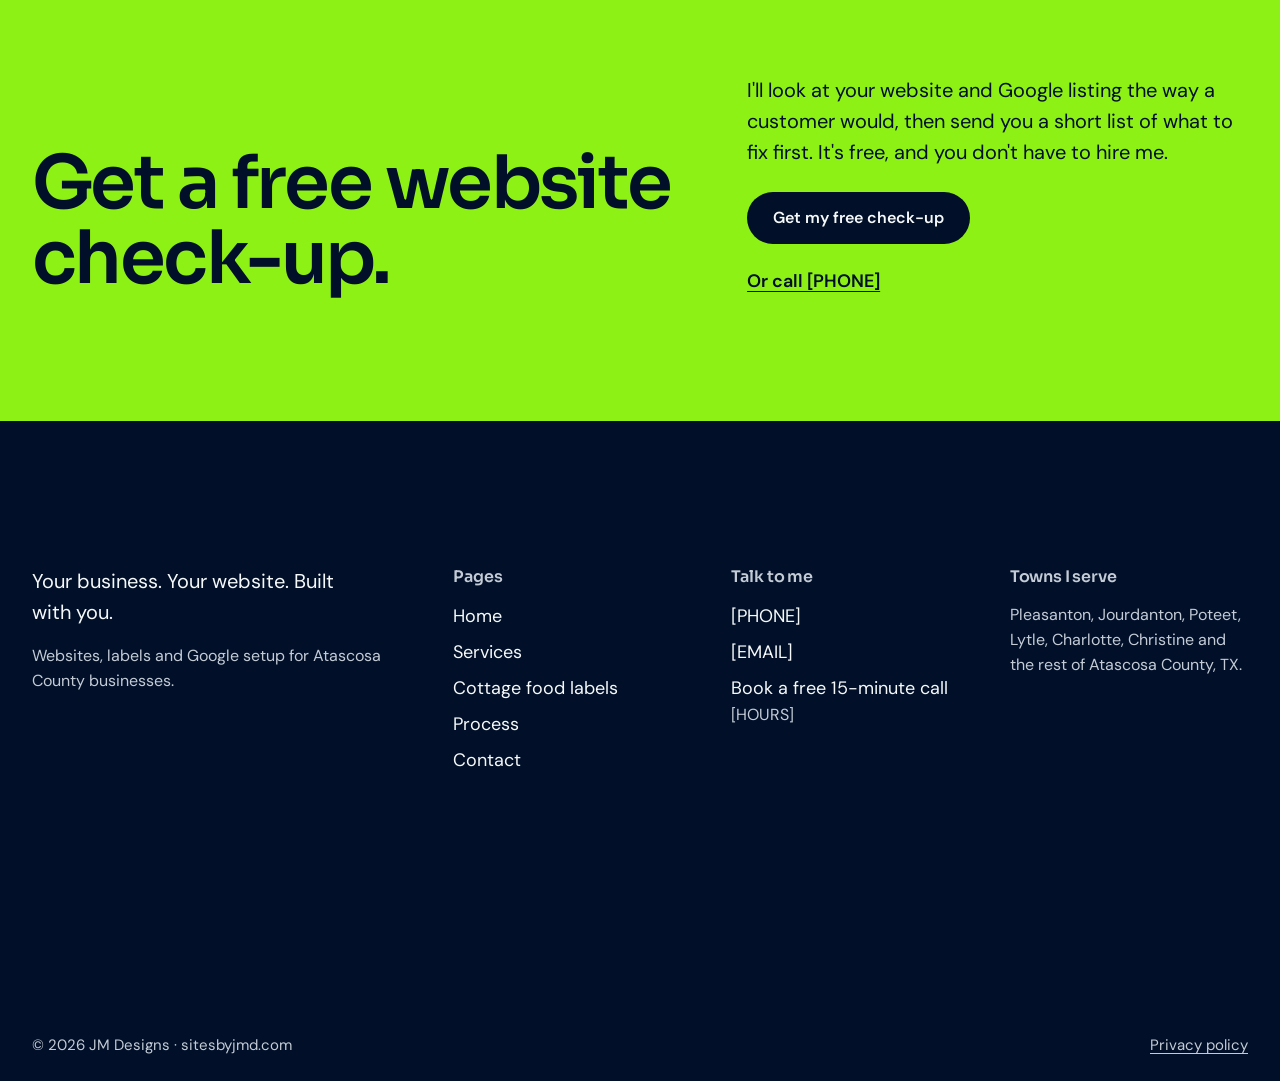
==== commit 8217807f: "Tighten copy using the best lines from the live site; hide unfilled links - Bring back "Your busines" ====
--- a/index.html
+++ b/index.html
@@ -188,7 +188,7 @@
       <div class="wrap">
         <div class="section-head split" data-reveal>
           <h2 id="services-title">What I can do for your business</h2>
-          <p>Start with one, or let me set up the whole set so customers can find you, trust you and reach you in one tap.</p>
+          <p>Pick one, or combine them so customers can find you, trust you and reach you in one tap.</p>
         </div>
         <ul class="service-index" data-reveal>
           <li><a href="services.html#websites"><h3>Custom websites</h3><p>A site built for your business that works on every phone and shows up on Google.</p><span class="price">From [PRICE]</span></a></li>
@@ -221,8 +221,8 @@
         <div class="stack" data-reveal>
           <h2 id="jacob-title" class="visually-hidden">Meet Jacob</h2>
           <blockquote>You'll always talk to me.</blockquote>
-          <p>I'm Jacob, and JM Designs is my studio. I live and work in [CITY], and I build websites for the businesses my neighbors use every day: shops, restaurants, trades and services.</p>
-          <p>Big agencies hand you off to a team you never meet. I sit down with you, learn how your customers find you, and build around that. When something needs changing later, you call me.</p>
+          <p>I'm Jacob, the person behind JM Designs. I live and work in [CITY], and I build websites for the businesses my neighbors use every day: shops, restaurants, trades and services.</p>
+          <p>You don't have to arrive with everything figured out. We talk it through in everyday language, I learn how your customers find you, and I build around that. When something needs changing later, you call me.</p>
           <p><a href="process.html">See how a project works</a></p>
         </div>
       </div>
@@ -280,7 +280,8 @@
     <div class="wrap">
       <div class="footer-grid">
         <div class="footer-lead">
-          <p>Websites and Google setup for Atascosa County businesses. Built by Jacob, start to finish.</p>
+          <p>Your business. Your website. Built with you.</p>
+          <p class="muted">Websites, labels and Google setup for Atascosa County businesses.</p>
         </div>
         <div>
           <h2>Pages</h2>
@@ -305,8 +306,6 @@
           <h2>Towns I serve</h2>
           <p>Pleasanton, Jourdanton, Poteet, Lytle, Charlotte, Christine and the rest of Atascosa County, TX.</p>
           <ul>
-            <li><a href="FACEBOOK_URL">Facebook</a></li>
-            <li><a href="INSTAGRAM_URL">Instagram</a></li>
           </ul>
         </div>
       </div>
--- a/css/styles.css
+++ b/css/styles.css
@@ -704,3 +704,4 @@
 .addon p { color: var(--ink-soft); }
 .field-paper { color-scheme: light; }
 .builder-form > p { margin-top: var(--space-2); }
+.footer-lead p.muted { color: var(--ink-soft); font-size: 1rem; margin-top: var(--space-2); }
